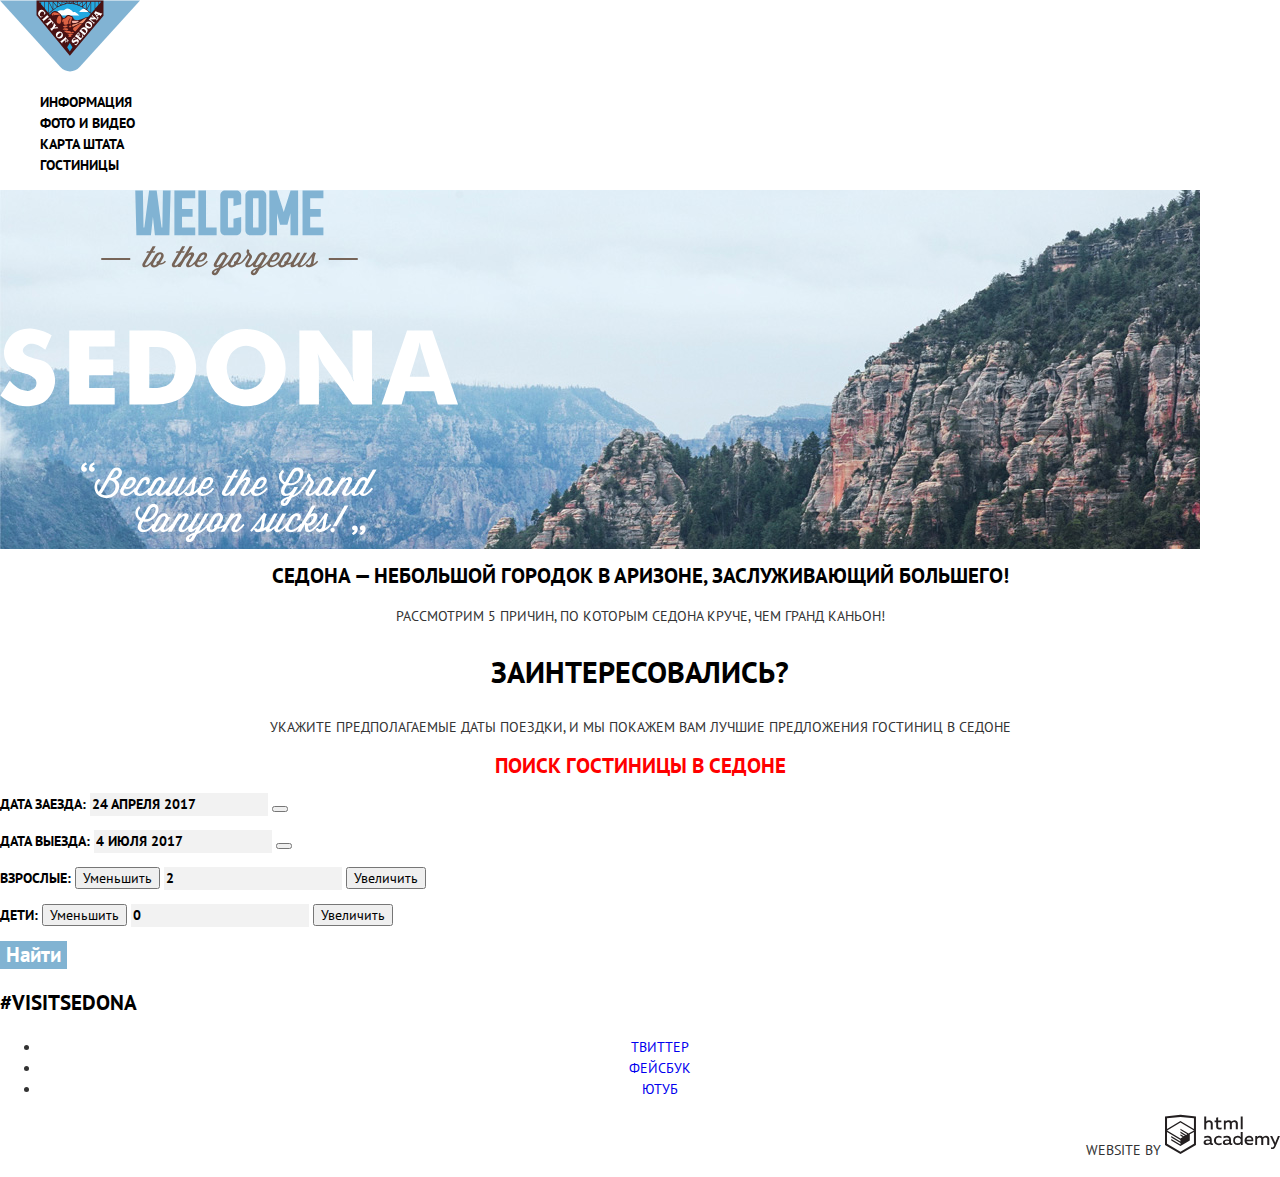
==== index.html @ a54453c0 "базовая стилизация" ====
<!DOCTYPE html>
<html lang="ru">
  <head>
    <meta charset="utf-8">
    <title>Sedona</title>
    <link href="https://fonts.googleapis.com/css?family=PT+Sans:400,700&amp;subset=cyrillic" rel="stylesheet">
  <link rel="stylesheet" href="css/normalize.css">
  <link rel="stylesheet" href="css/style.css">
  </head>
  <body>
    <div class="page-wrapper"> 
      <header class="main-header">
		    <a class="main-header-logo">
			    <img src="img/logo-sedona.svg" width="140" height="72" alt="Логотип «City of Sedona»">
		    </a>
		    <nav class="main-naviagtion">
		      <ul class="site-navigation">
		  	    <li><a href="#">Информация</a></li>
		  	    <li><a href="#">Фото и видео</a></li>
		  	    <li><a href="#">Карта штата</a></li>
		  	    <li><a href="#">Гостиницы</a></li>
		      </ul>
		    </nav>
      </header>
    </div>
	<main>
    <div class="welcome">
      <img src="img/intro-welcome.svg"  width="459" height="353" alt="Welcome to the gorgeous Sedona">
    </div>
		<div class="intro">
      <h1 class="page-title">Седона &mdash; небольшой городок в Аризоне, заслуживающий большего!</h1>
      <p>Рассмотрим 5 причин, по которым Седона круче, чем Гранд Каньон!</p>
    </div>
	    
	  <section class="booking">
	  	<h2 class="booking-title">Заинтересовались?</h2>
	  	<p>Укажите предполагаемые даты поездки, и мы покажем вам лучшие предложения гостиниц в Седоне</p>
      <a class="booking-btn" href="#">Поиск гостиницы в Седоне</a>
	  </section>

    <div class="booking-search"> 
      <form class="booking-form" action="https://echo.htmlacademy.ru" method="post">
        <p class="booking-field">
          <label for="arrival">Дата заезда:</label>
          <input type="text" name="arrival-date" id="arrival" value="24 апреля 2017">
          <button class="calendar" type="button">
          </button>
        </p>
        <p class="booking-field">
          <label for="departure"> Дата выезда:</label>
          <input type="text" name="departure-date" id="departure" value="4 июля 2017">
          <button class="calendar" type="button">
          </button>
        </p>
        <p class="booking-field-half">
          <label for="number-of-adults">Взрослые:</label>
          <button class="reduce" type="button">Уменьшить</button>
          <input type="text" name="number-of-adults" id="number-of-adults" value="2">
          <button class="increase" type="button">Увеличить</button>
        </p>
        <p class="booking-field-half">
          <label for="number-of-kids">Дети:</label>
          <button class="reduce" type="button">Уменьшить</button>
          <input type="text" name="number-of-kids" id="number-of-kids" value="0">
          <button class="increase" type="button">Увеличить</button>
        </p>
        <button class="booking-form-btn" type="button" name="find">Найти</button>      
      </form>
    </div>

	</main>
    <footer class="main-footer">
      <p class="footer-hashtag">#visitsedona</p>
      <div class="footer-social">
  	    <ul class="social-list">
  		  <li><a class="social-link social-link-tw" href="#">Твиттер</a></li>
  		  <li><a class="social-link social-link-fb" href="#">Фейсбук</a></li>
  		  <li><a class="social-link social-link-yt" href="#">Ютуб</a></li>
  		</ul>
      </div>
      <p class="footer-copyright">
      	Website by
      	<a href="https://htmlacademy.ru">
      		<img src="img/logo-htmlacademy.svg"  width="115" height="41" alt="Логотип htmlacademy">
      	</a>
      </p>
    </footer>
  </body>
</html>
---- css/style.css ----
body {
  margin: 0;
  padding: 0;

  font-family: 'PT Sans', 'Arial', sans-serif;
  font-size: 14px;
  line-height: 21px;
  font-weight: 400;
  color: #333333;
  text-transform: uppercase;
}

a {
  text-decoration: none;
}

.site-navigation {
  font-weight: 700;
  color: #000000;
  list-style: none;

  background-color: #ffffff;
}

.site-navigation a {
  color: #000000;
}

.site-navigation a:hover,
.site-navigation a:focus {
  color: #81b3d2;
}

.site-navigation a:active {
  color: rgba(0, 0, 0, 0.3);
}

.welcome {
  background-image: url(../img/welcome-bg.jpg); 
  background-repeat: no-repeat;
}

.intro {
  text-align: center;
}
.page-title {
  font-size: 21px;
  line-height: 26px;
  font-weight: 700;
  color: #000000;
}

.intro p {
  line-height: 26px;
}

.booking {
  text-align: center;
}

.booking-title {
  font-size: 30px;
  line-height: 36px;
  font-weight: 700;
  color: #000000;
}

.booking p {
  line-height: 24px;
}

.booking-btn {
  font-size: 21px;
  line-height: 26px;
  font-weight: 700;
  color: red; /*выделил другим цветом, чтобы надпись была видна, 
               т.к. пока не знаю что делать с фоном, на котором эта надпись*/
}

.booking-search {
  line-height: : 26px;
  font-weight: 700;
  color: #000000;
}

.booking-field input,
.booking-field-half input {
  font: inherit;
  text-transform: uppercase;

  border: none;
  background-color: #f2f2f2;
}

.booking-field input:hover,
.booking-field-half input:hover {
  background-color: #ebebeb;
}

.booking-field input:active,
.booking-field-half input:active {
  background-color: #ffffff;
}

.booking-form-btn {
  font-size: 21px;
  line-height: 26px;
  font-weight: 700;
  color: #ffffff;

  border: none;
  background-color: #81b3d2;
}

.booking-form-btn:hover {
  background-color: #669ec0;
}

.booking-form-btn:active {
  background-color: #5496bd;
}

.footer-hashtag {
  font-size: 21px;
  line-height: 26px;
  font-weight: 700;
  color: #000000;
}

.footer-social {
  text-align: center;
}
.social-list ul {
  list-style: none;
}

.footer-copyright {
  line-height: 26px;
  text-align: right;
}

h3 {
  font-size: 21px;
  line-height: 26px;
  color: #000000;
}

h3:hover {
  color: 81b3d2; /*при наведении ничего не происходит, может нужно в ссылку обернуть?*/
}

.btn {
  font-weight: 700;
  color: #ffffff;

  background-color: #81b3d2; 
}

.btn-dark {
 background-color: #766357;
}

.btn:hover {
  background-color: #669ec0;
}

.btn-dark:hover {
  background-color: #604e43;	
}

.btn:active {
 background-color: #5496bd;
}

.btn-dark:active {
  background-color: #503e33;
}

.catalog-item-rating {
  background-color: #f2f2f2;
}
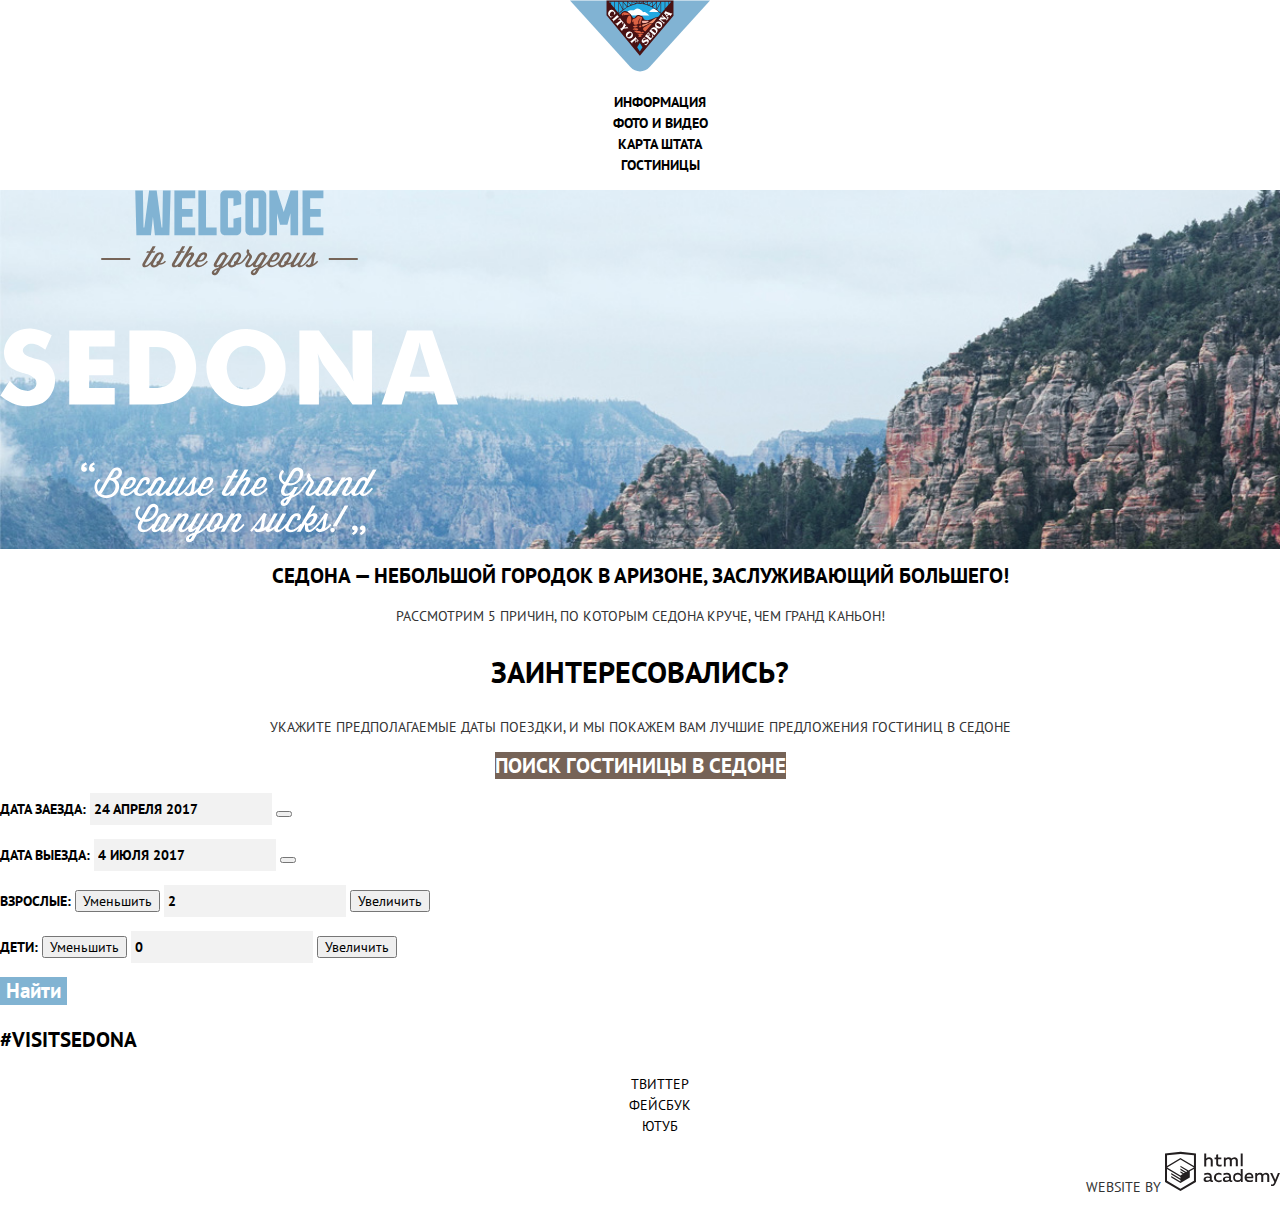
==== commit c38a7856: "13. Основное задание: начинаем базовую стилизацию личного проекта" ====
--- a/index.html
+++ b/index.html
@@ -35,7 +35,7 @@
 	  <section class="booking">
 	  	<h2 class="booking-title">Заинтересовались?</h2>
 	  	<p>Укажите предполагаемые даты поездки, и мы покажем вам лучшие предложения гостиниц в Седоне</p>
-      <a class="booking-btn" href="#">Поиск гостиницы в Седоне</a>
+      <a class=" btn btn-dark booking-btn" href="#">Поиск гостиницы в Седоне</a>
 	  </section>
 
     <div class="booking-search"> 
--- a/css/style.css
+++ b/css/style.css
@@ -14,6 +14,41 @@
   text-decoration: none;
 }
 
+.btn {
+  font-weight: 700;
+  color: #ffffff;
+  background-color: #81b3d2;
+}
+
+.btn:hover,
+.btn:focus {
+  background-color: #669ec0;
+}
+
+.btn:active {
+  background-color: #5496bd;
+}
+
+
+.btn-dark {
+  background-color: #766357;
+}
+
+
+.btn-dark:hover,
+.btn-dark:focus {
+  background-color: #604e43;
+}
+
+.btn-dark:active {
+  background-color: #503e33;
+}
+
+.page-wrapper {
+  text-align: center;
+}
+
+
 .site-navigation {
   font-weight: 700;
   color: #000000;
@@ -25,6 +60,8 @@
 .site-navigation a {
   color: #000000;
 }
+
+
 
 .site-navigation a:hover,
 .site-navigation a:focus {
@@ -37,17 +74,18 @@
 
 .welcome {
   background-image: url(../img/welcome-bg.jpg); 
-  background-repeat: no-repeat;
+  background-size: cover;
+}
+
+.page-title {
+  font-size: 21px;
+  line-height: 26px;
+  font-weight: 700;
+  color: #000000;
 }
 
 .intro {
   text-align: center;
-}
-.page-title {
-  font-size: 21px;
-  line-height: 26px;
-  font-weight: 700;
-  color: #000000;
 }
 
 .intro p {
@@ -72,13 +110,11 @@
 .booking-btn {
   font-size: 21px;
   line-height: 26px;
-  font-weight: 700;
-  color: red; /*выделил другим цветом, чтобы надпись была видна, 
-               т.к. пока не знаю что делать с фоном, на котором эта надпись*/
-}
+}
+
 
 .booking-search {
-  line-height: : 26px;
+  line-height: 26px;
   font-weight: 700;
   color: #000000;
 }
@@ -88,18 +124,22 @@
   font: inherit;
   text-transform: uppercase;
 
-  border: none;
+  border: 2px solid #f2f2f2;
   background-color: #f2f2f2;
 }
 
 .booking-field input:hover,
 .booking-field-half input:hover {
+  border: 2px solid #ebebeb;
   background-color: #ebebeb;
 }
 
-.booking-field input:active,
-.booking-field-half input:active {
+.booking-field input:focus,
+.booking-field-half input:focus {
+  outline: none;
+  border: 2px solid #e5e5e5;
   background-color: #ffffff;
+
 }
 
 .booking-form-btn {
@@ -112,7 +152,8 @@
   background-color: #81b3d2;
 }
 
-.booking-form-btn:hover {
+.booking-form-btn:hover,
+.booking-form-btn:focus{
   background-color: #669ec0;
 }
 
@@ -130,51 +171,40 @@
 .footer-social {
   text-align: center;
 }
-.social-list ul {
+
+.social-link {
+  color: #000000;
+}
+
+.social-list  {
   list-style: none;
 }
 
+
 .footer-copyright {
   line-height: 26px;
   text-align: right;
 }
 
-h3 {
-  font-size: 21px;
-  line-height: 26px;
-  color: #000000;
-}
-
-h3:hover {
-  color: 81b3d2; /*при наведении ничего не происходит, может нужно в ссылку обернуть?*/
-}
-
-.btn {
-  font-weight: 700;
-  color: #ffffff;
-
-  background-color: #81b3d2; 
-}
-
-.btn-dark {
- background-color: #766357;
-}
-
-.btn:hover {
-  background-color: #669ec0;
-}
-
-.btn-dark:hover {
-  background-color: #604e43;	
-}
-
-.btn:active {
- background-color: #5496bd;
-}
-
-.btn-dark:active {
-  background-color: #503e33;
-}
+.copyright:hover {
+  color: #81b3d2;
+}
+
+.catalog-item-title {
+  font-size: 21px;
+  line-height: 26px;
+  color: #000000;
+}
+
+.catalog-item-title:hover,
+.catalog-item-title:focus {
+  color: #81b3d2; 
+}
+
+.catalog-item-title:active {
+  color: rgba(0, 0, 0, 0.3);
+}
+
 
 .catalog-item-rating {
   background-color: #f2f2f2;
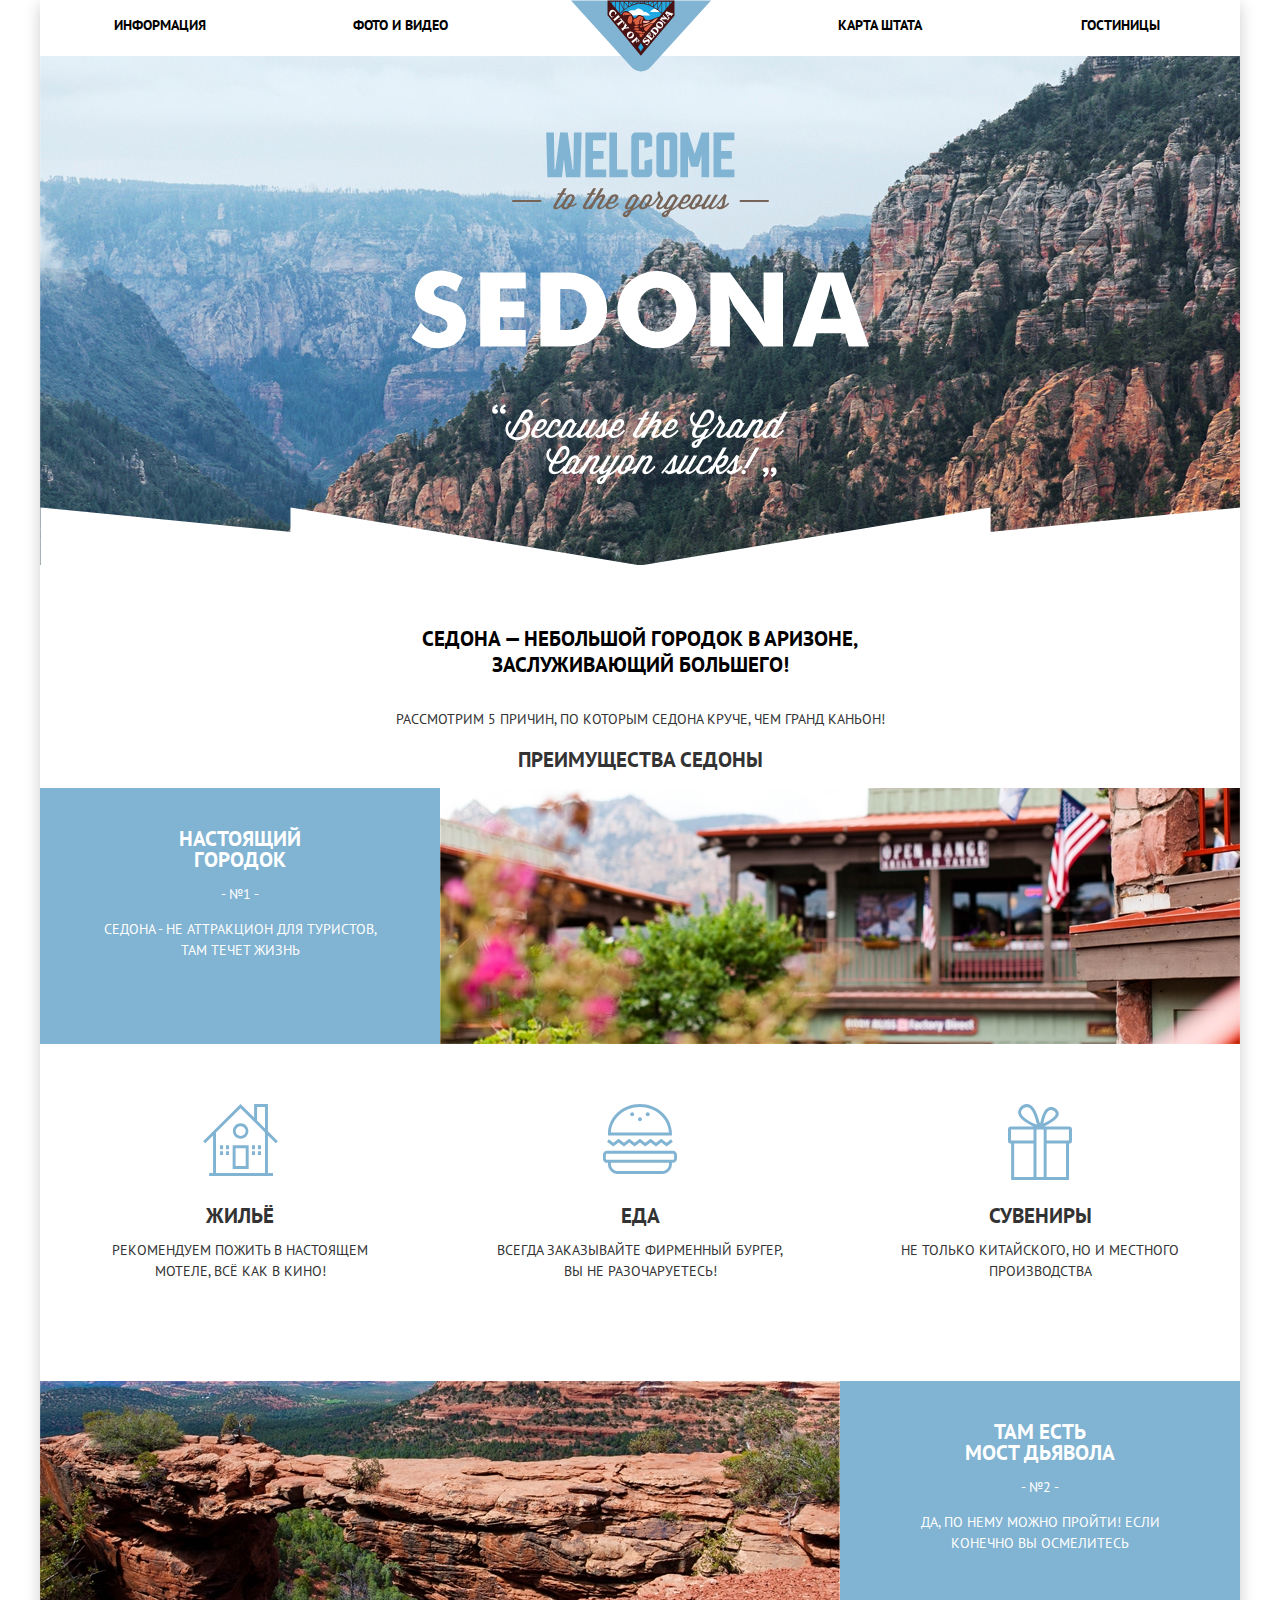
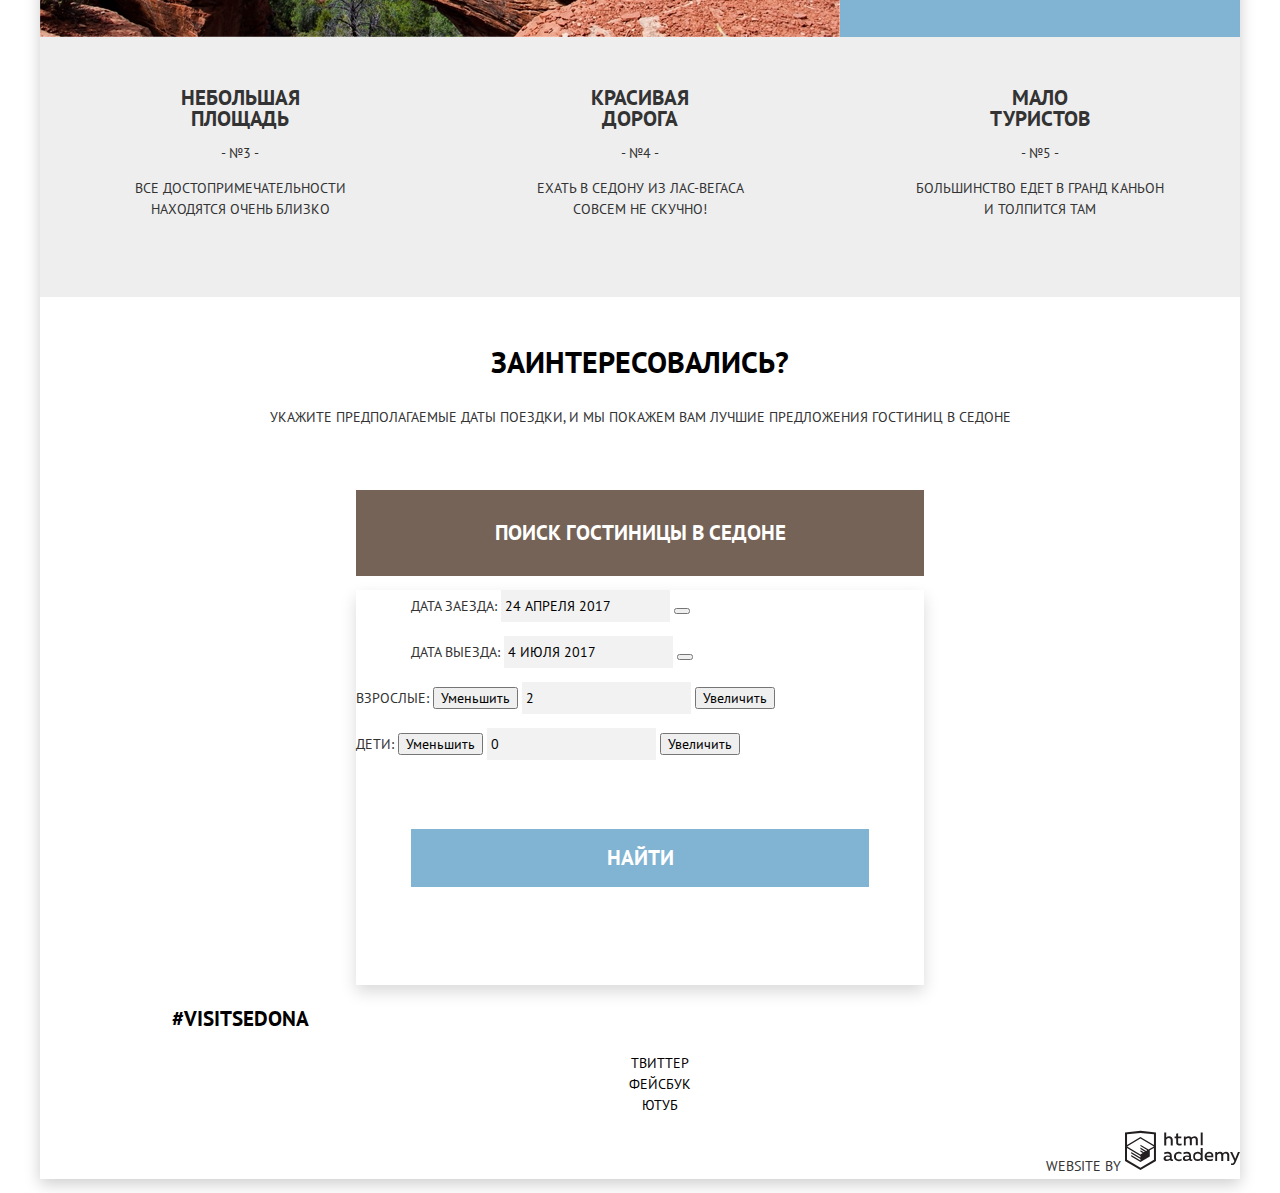
==== commit 168b3ccf: "первая отправка на предзащиту" ====
--- a/index.html
+++ b/index.html
@@ -18,11 +18,11 @@
 		  	    <li><a href="#">Информация</a></li>
 		  	    <li><a href="#">Фото и видео</a></li>
 		  	    <li><a href="#">Карта штата</a></li>
-		  	    <li><a href="#">Гостиницы</a></li>
+		  	    <li><a href="catalog.html">Гостиницы</a></li>
 		      </ul>
 		    </nav>
       </header>
-    </div>
+
 	<main>
     <div class="welcome">
       <img src="img/intro-welcome.svg"  width="459" height="353" alt="Welcome to the gorgeous Sedona">
@@ -31,11 +31,67 @@
       <h1 class="page-title">Седона &mdash; небольшой городок в Аризоне, заслуживающий большего!</h1>
       <p>Рассмотрим 5 причин, по которым Седона круче, чем Гранд Каньон!</p>
     </div>
+
+    <section class="features">
+       <h2 class="visually-hidden">Преимущества Седоны</h2>
+       <ul class="features-list">
+          <li class="features-item-big">
+          <div class="features-item-description">
+             <h3>Настоящий<br> городок</h3>
+             <p class="features-item-number">- №1 -</p>
+             <p>Седона - не аттракцион для туристов, там течет жизнь</p>
+          </div>
+          <div class="features-item-img">
+             <img src="img/features1.jpg" width="800" height="256" alt="Фото города">
+          </div>
+        <ul class="secondary-list">
+          <li class="secondary-list-item">
+            <h4>Жильё</h4>
+            <p>Рекомендуем пожить в настоящем мотеле, всё как в кино!</p>
+          </li>
+          <li class="secondary-list-item">
+            <h4>Еда</h4>
+            <p>Всегда заказывайте фирменный бургер, вы не разочаруетесь!</p>
+          </li>
+          <li class="secondary-list-item">
+            <h4>Сувениры</h4>
+            <p>Не только китайского, но и местного производства</p>
+          </li>
+        </ul>
+          </li>
+          <li class="features-item-big">
+          <div class="features-item-img">
+            <img src="img/features2.jpg" width="800". height="256" alt="Фото города">
+          </div>
+          <div class="features-item-description">
+            <h3>Там есть<br> мост Дьявола</h3>
+            <p class="features-item-number">- №2 -</p>
+            <p>Да, по нему можно пройти! Если конечно вы осмелитесь</p>
+          </div>
+          </li>
+          <li class="features-item-small">
+            <h3>Небольшая<br> площадь</h3>
+            <p class="features-item-number">- №3 -</p>
+            <p>Все достопримечательности находятся очень близко</p>
+          </li>
+          <li class="features-item-small">
+            <h3>Красивая<br> дорога</h3>
+            <p class="features-item-number">- №4 -</p>
+            <p>Ехать в Седону из Лас-Вегаса совсем не скучно!</p>
+          </li>
+          <li class="features-item-small">
+            <h3>Мало<br> туристов</h3>
+            <p class="features-item-number">- №5 -</p>
+            <p>Большинство едет в Гранд Каньон и толпится там</p>
+          </li>
+        </ul>
+    </section>
+
 	    
 	  <section class="booking">
 	  	<h2 class="booking-title">Заинтересовались?</h2>
 	  	<p>Укажите предполагаемые даты поездки, и мы покажем вам лучшие предложения гостиниц в Седоне</p>
-      <a class=" btn btn-dark booking-btn" href="#">Поиск гостиницы в Седоне</a>
+      <button class=" btn btn-dark booking-btn">Поиск гостиницы в Седоне</button>
 	  </section>
 
     <div class="booking-search"> 
@@ -73,7 +129,7 @@
       <p class="footer-hashtag">#visitsedona</p>
       <div class="footer-social">
   	    <ul class="social-list">
-  		  <li><a class="social-link social-link-tw" href="#">Твиттер</a></li>
+  		  <li><a class="social-link social-link-tw" href="#">Твиттер</a></li> 
   		  <li><a class="social-link social-link-fb" href="#">Фейсбук</a></li>
   		  <li><a class="social-link social-link-yt" href="#">Ютуб</a></li>
   		</ul>
@@ -85,5 +141,6 @@
       	</a>
       </p>
     </footer>
+   </div>
   </body>
 </html>
--- a/css/style.css
+++ b/css/style.css
@@ -10,6 +10,7 @@
   text-transform: uppercase;
 }
 
+
 a {
   text-decoration: none;
 }
@@ -29,11 +30,9 @@
   background-color: #5496bd;
 }
 
-
 .btn-dark {
   background-color: #766357;
 }
-
 
 .btn-dark:hover,
 .btn-dark:focus {
@@ -45,11 +44,29 @@
 }
 
 .page-wrapper {
-  text-align: center;
-}
-
+  /*text-align: center;*/
+  position: relative;
+  width: 1200px;
+  margin: 0 auto;
+  box-shadow: 0 5px 15px 0 rgba(0, 1, 1, 0.2);
+}
+
+.main-header-logo {
+  position: absolute;
+  left: 50%;
+  margin-left: -69px;
+}
+
+/*.main-navigation {
+  position: relative;
+}*/
 
 .site-navigation {
+  margin: 0;
+  padding-left: 0;
+  display: flex;
+  flex-wrap: wrap;
+
   font-weight: 700;
   color: #000000;
   list-style: none;
@@ -57,11 +74,20 @@
   background-color: #ffffff;
 }
 
+.site-navigation li {
+  width: 240px;
+  padding-top: 15px;
+  padding-bottom: 20px;
+  text-align: center;
+}
+
+.site-navigation li:nth-child(3) {
+  margin: 0 0 0 auto;
+}
+
 .site-navigation a {
   color: #000000;
 }
-
-
 
 .site-navigation a:hover,
 .site-navigation a:focus {
@@ -73,30 +99,161 @@
 }
 
 .welcome {
-  background-image: url(../img/welcome-bg.jpg); 
-  background-size: cover;
+  margin: 0;
+  background-image: url("../img/picture-mask.png"), url(../img/welcome-bg.jpg); 
+  background-repeat: no-repeat;
+  background-position: 0 451px, 0 -56px;
+  padding-top: 76px;
+  min-height: 433px;
+  text-align: center;
+}
+
+.intro {
+  text-align: center;
+}
+
+.intro p {
+  margin: 0;
+  margin-top: 28px;
+  line-height: 26px;
 }
 
 .page-title {
-  font-size: 21px;
-  line-height: 26px;
-  font-weight: 700;
-  color: #000000;
-}
-
-.intro {
-  text-align: center;
-}
-
-.intro p {
-  line-height: 26px;
-}
+  width: 440px;
+  margin: 0 auto;
+  text-align: center;
+  padding-top: 61px;
+
+  font-size: 21px;
+  line-height: 26px;
+  font-weight: 700;
+  color: #000000;
+}
+
+.features {
+  margin: 0;
+  text-align: center;
+}
+
+.features p {
+  font-weight: 400;
+  color: #333333;
+}
+
+.features-item-big {
+  display: flex;
+  flex-wrap: wrap;
+  min-height: 256px;
+}
+
+.features-item-description {
+  box-sizing: border-box;
+  padding: 40px 60px 59px;
+  width: 400px;
+  background-color: #81b3d2;
+}
+
+.features-item-description h3 {
+  font-size: 21px;
+  line-height: 21px;
+  font-weight: 700;
+  color: #ffffff;
+  margin: 0;
+}
+
+.features-item-description p {
+  font-size: 14px;
+  line-height: 21px;
+  font-weight: 400;
+  color: #ffffff;
+}
+
+.features-item-img {
+  width: 800px;
+}
+
+.features-item-img img {
+  display: block;
+}
+
+.features-item-small {
+  box-sizing: border-box;
+  padding: 50px 71px 63px;
+  width: 400px;
+  background-color: #eeeeee;
+}
+
+.features-item-small h3 {
+  font-size: 21px;
+  line-height: 21px;
+  font-weight: 700;
+  margin: 0;
+}
+
+.features-list {
+  display: flex;
+  flex-wrap: wrap;
+  list-style: none;
+  padding-left: 0;
+  margin: 0;
+}
+
+.features-secondary-list {
+  padding: 0;
+  list-style: none;
+  display: flex;
+}
+
+.secondary-list {
+  display: flex;
+    flex-wrap: wrap;
+    margin: 0;
+    padding-left: 0;
+    list-style: none;
+    background-color: #ffffff;
+}
+
+.secondary-list-item {
+  box-sizing: border-box;
+    padding: 161px 55px 85px;
+    width: 400px;
+}
+
+.secondary-list-item h4 {
+  font-size: 21px;
+  line-height: 21px;
+  font-weight: 700;
+  margin: 0;
+}
+
+.secondary-list li:first-child {
+  background-image: url("../img/house-symbol.svg");
+  background-repeat: no-repeat;
+  background-position: 50% 60px;
+}
+
+.secondary-list li:nth-child(2) {
+  background-image: url("../img/burger-symbol.svg");
+  background-repeat: no-repeat;
+  background-position: 50% 60px;
+}
+
+.secondary-list li:last-child {
+  background-image: url("../img/gift-symbol.svg");
+  background-repeat: no-repeat;
+  background-position: 50% 60px;
+}
+
+
+
 
 .booking {
   text-align: center;
 }
 
 .booking-title {
+  margin-top: 47px;
+
   font-size: 30px;
   line-height: 36px;
   font-weight: 700;
@@ -108,16 +265,35 @@
 }
 
 .booking-btn {
-  font-size: 21px;
-  line-height: 26px;
+  margin: 0;
+  margin-top: 47px;
+  width: 568px;
+  height: 86px;
+
+  font-size: 21px;
+  line-height: 26px;
+  text-transform: uppercase;
+
+  border: none;
 }
 
 
 .booking-search {
-  line-height: 26px;
-  font-weight: 700;
-  color: #000000;
-}
+  margin: 0 auto;
+  width: 568px;
+  height: 395px;
+  position: relative;
+
+  background-color: #ffffff;
+  line-height: 26px;
+  box-shadow: 0 7px 15px 0 rgba(0, 1, 1, 0.15); 
+}
+
+.booking-field label {
+ padding-left: 55px;
+}
+
+
 
 .booking-field input,
 .booking-field-half input {
@@ -143,17 +319,23 @@
 }
 
 .booking-form-btn {
+  width: 458px;
+  height: 58px;
+  margin-left: 55px;
+  margin-top: 55px;
+
   font-size: 21px;
   line-height: 26px;
   font-weight: 700;
   color: #ffffff;
+  text-transform: uppercase;
 
   border: none;
   background-color: #81b3d2;
 }
 
 .booking-form-btn:hover,
-.booking-form-btn:focus{
+.booking-form-btn:focus {
   background-color: #669ec0;
 }
 
@@ -162,6 +344,9 @@
 }
 
 .footer-hashtag {
+  width: 400px;
+  text-align: center;
+
   font-size: 21px;
   line-height: 26px;
   font-weight: 700;
@@ -182,14 +367,67 @@
 
 
 .footer-copyright {
+
   line-height: 26px;
   text-align: right;
 }
 
-.copyright:hover {
-  color: #81b3d2;
-}
-
+
+.hotel-filter-group input[type="checkbox"]:checked,
+.hotel-filter-group input[type="checkbox"]:not(:checked) {
+    position: absolute;
+    left: -9999px;
+}
+
+.hotel-filter-group input[type="checkbox"]:checked + label,
+.hotel-filter-group input[type="checkbox"]:not(:checked) + label,
+.hotel-filter-group input[type="radio"]:checked + label,
+.hotel-filter-group input[type="radio"]:not(:checked) + label {
+
+    position: relative;
+    padding-left: 53px;
+    padding-top: 2px;
+    line-height: 20px;
+    cursor: pointer;
+    margin-bottom: 26px;
+}
+
+.hotel-filter-group input[type="checkbox"]:checked + label:before,
+.hotel-filter-group input[type="checkbox"]:not(:checked) + label:before {
+    content: "";
+    position: absolute;
+    left: 14px;
+    top: 3px;
+    width: 25px;
+    height: 25px;
+    background: url(../img/checkbox-off.svg) no-repeat;
+
+}
+
+.hotel-filter-group input[type="checkbox"]:checked + label:after,
+.hotel-filter-group input[type="checkbox"]:not(:checked) + label:after {
+    content: "";
+    position: absolute;
+    left: 14px;
+    top: 3px;
+    width: 25px;
+    height: 25px;
+    background: url(../img/checkbox-on.svg) no-repeat;
+}
+
+.hotel-filter-group input[type="checkbox"]:not(:checked) + label:after {
+    opacity: 0;
+}
+
+.hotel-filter-group input[type="checkbox"]:checked + label:after {
+    opacity: 1;
+}
+
+/****/
+.hotel-filter-group label {
+    display: block;
+    position: relative;
+}
 .catalog-item-title {
   font-size: 21px;
   line-height: 26px;
@@ -208,4 +446,24 @@
 
 .catalog-item-rating {
   background-color: #f2f2f2;
-}+}
+
+
+/*сетка
+.site-navigation {
+  display:flex;
+  margin: 0;
+  padding: 0;
+}
+
+.site-navigation li {
+  width: 20%;
+}
+
+.site-navigation li:nth-child(2) {
+  margin-right: 20%;
+}*/
+
+
+
+
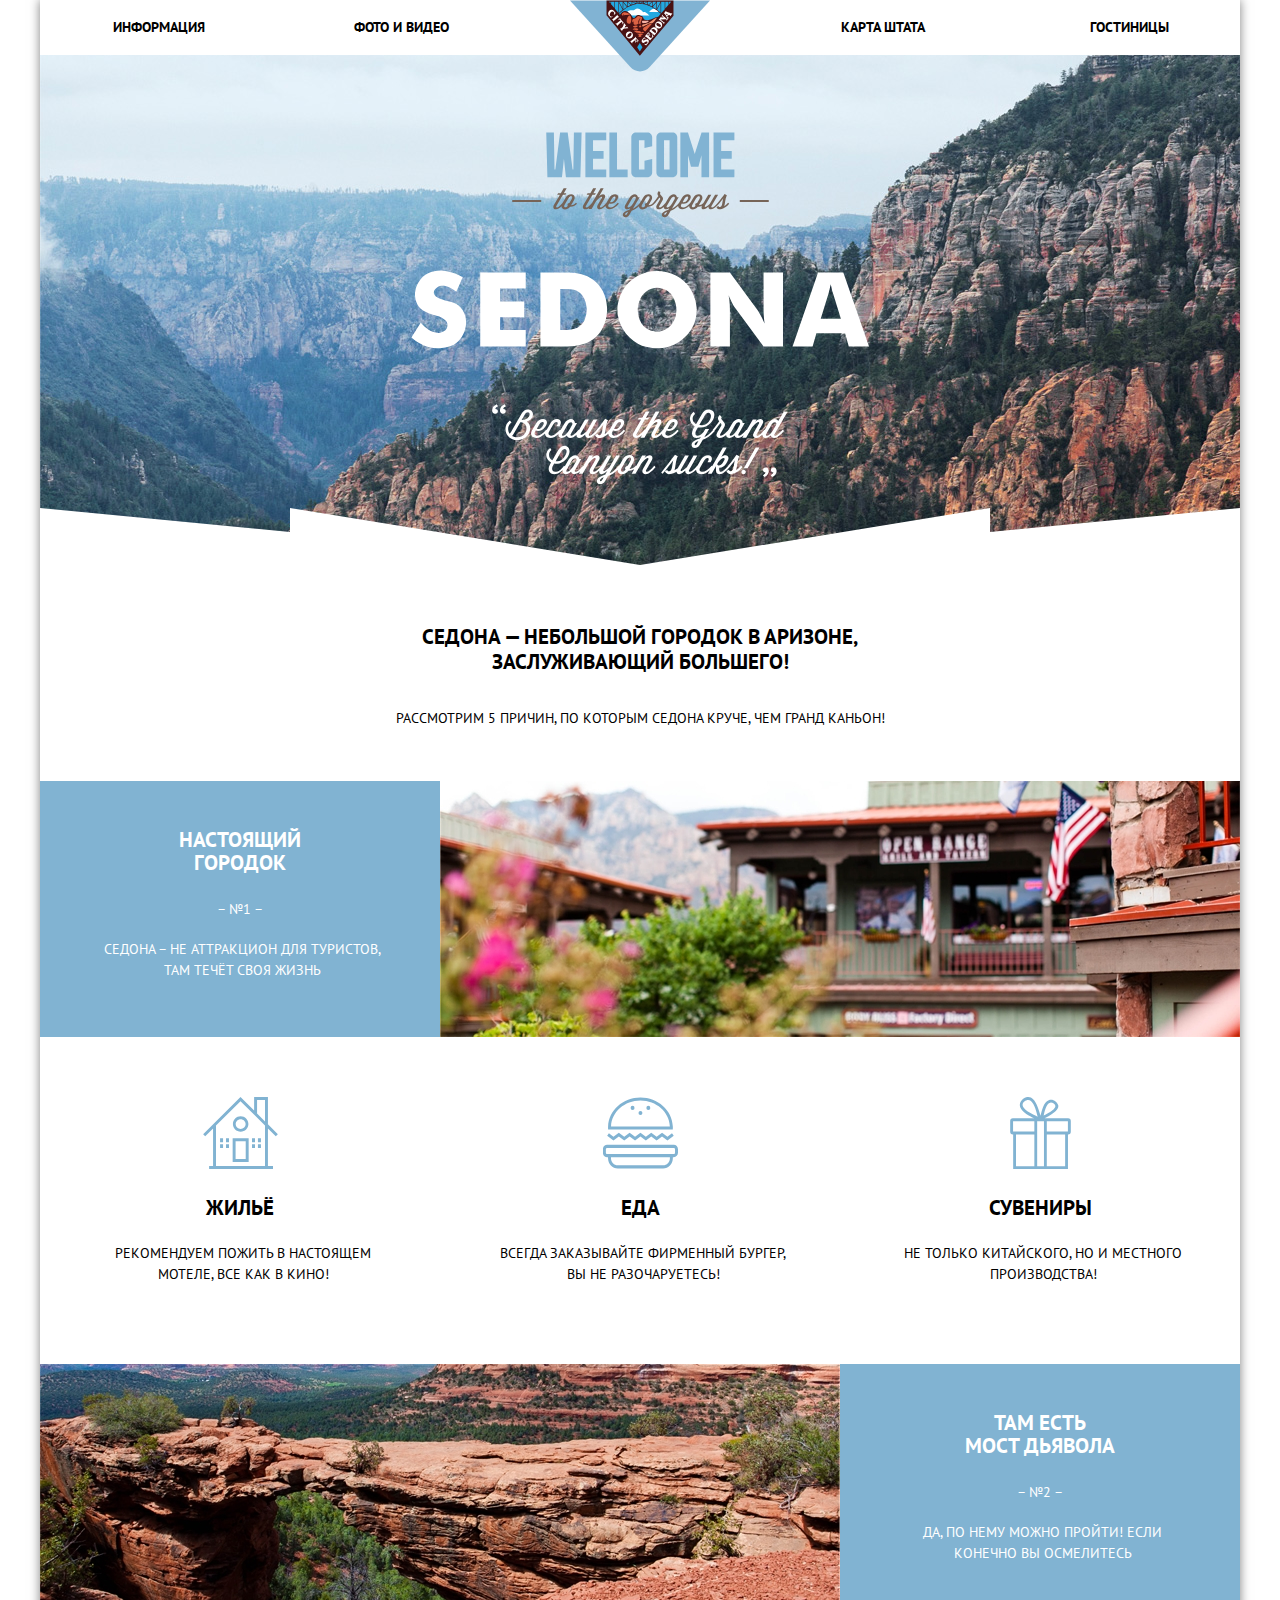
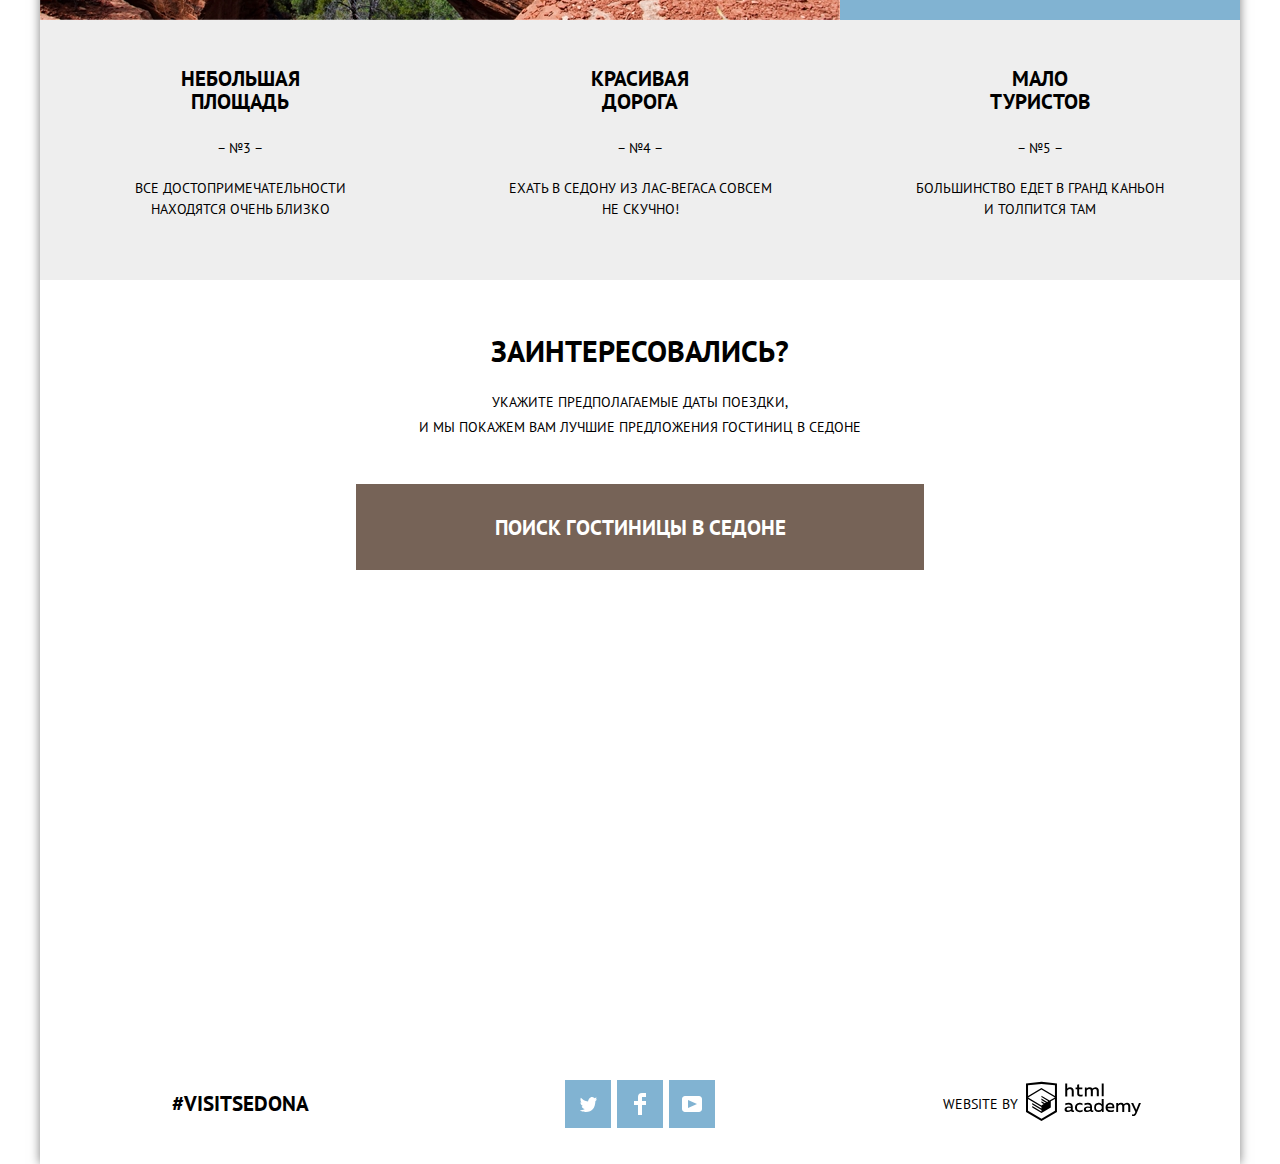
==== commit f3cdd2ab: "Первая отправка на защиту" ====
--- a/index.html
+++ b/index.html
@@ -1,146 +1,180 @@
 <!DOCTYPE html>
 <html lang="ru">
-  <head>
-    <meta charset="utf-8">
-    <title>Sedona</title>
-    <link href="https://fonts.googleapis.com/css?family=PT+Sans:400,700&amp;subset=cyrillic" rel="stylesheet">
-  <link rel="stylesheet" href="css/normalize.css">
-  <link rel="stylesheet" href="css/style.css">
-  </head>
-  <body>
-    <div class="page-wrapper"> 
-      <header class="main-header">
-		    <a class="main-header-logo">
-			    <img src="img/logo-sedona.svg" width="140" height="72" alt="Логотип «City of Sedona»">
-		    </a>
-		    <nav class="main-naviagtion">
-		      <ul class="site-navigation">
-		  	    <li><a href="#">Информация</a></li>
-		  	    <li><a href="#">Фото и видео</a></li>
-		  	    <li><a href="#">Карта штата</a></li>
-		  	    <li><a href="catalog.html">Гостиницы</a></li>
-		      </ul>
-		    </nav>
-      </header>
+	<head>
+        <meta charset="utf-8">
+        <title>Sedona</title>
+        <link href="https://fonts.googleapis.com/css?family=PT+Sans:400,700&amp;subset=cyrillic" rel="stylesheet">
+        <link rel="stylesheet" href="css/normalize.css">
+        <link rel="stylesheet" href="css/style.css">
+    </head>
+    <body>
+        <div class="page-wrapper">
+            <header>
+                <nav class="main-navigation">
+                    <a class="main-header-logo">
+                        <img src="img/logo-sedona.svg" width="140" height="72" alt="Логотип «City of Sedona»">
+                    </a>
+                    <ul class="site-navigation">
+                        <li class="site-navigation-item"><a href="#">Информация</a></li>
+                        <li class="site-navigation-item"><a href="#">Фото и видео</a></li>
+                        <li class="site-navigation-item"><a href="#">Карта штата</a></li>
+                        <li class="site-navigation-item hotels"><a href="catalog.html">Гостиницы</a></li>
+                    </ul>
+                </nav>
+            </header>
+            <div class="welcome">
+                <img src="img/intro-welcome.svg"  width="459" height="353" alt="Welcome to the gorgeous Sedona">
+            </div>
+            <div class="introduction">
+                <h1 class="introduction-title">Седона &mdash; небольшой городок в Аризоне, заслуживающий большего!</h1>
+                <p>Рассмотрим 5 причин, по которым Седона круче, чем Гранд Каньон!</p>
+            </div>
 
-	<main>
-    <div class="welcome">
-      <img src="img/intro-welcome.svg"  width="459" height="353" alt="Welcome to the gorgeous Sedona">
-    </div>
-		<div class="intro">
-      <h1 class="page-title">Седона &mdash; небольшой городок в Аризоне, заслуживающий большего!</h1>
-      <p>Рассмотрим 5 причин, по которым Седона круче, чем Гранд Каньон!</p>
-    </div>
+            <section class="features">
+                <ul class="features-list">
+                   <li class="features-item features-item-full">
+                      <div class="features-description">
+                          <h2 class="features-title">Настоящий городок</h2>
+                          <p>Cедона &ndash; не аттракцион для туристов, там течёт своя жизнь</p>
+                      </div>
+                      <div class="features-image">
+                          <img src="img/features1.jpg" width="800" height="256" alt="Фото города">
+                      </div>
+                    </li>
+                    <li class="features-item features-item-full">
+                        <div class="features-image">
+                            <img src="img/features2.jpg" width="800" height="256" alt="Фото моста">
+                        </div>
+                        <div class="features-description">
+                            <h2 class="features-title">Там есть мост&nbsp;дьявола</h2>
+                            <p>Да, по нему можно пройти! Если конечно вы осмелитесь</p>
+                        </div>
+                    </li>
+                    <li class="features-item gray-background">
+                        <h2 class="features-title">Небольшая площадь</h2>
+                        <p>Все достопримечательности находятся очень близко</p>
+                    </li> 
+                    <li class="features-item gray-background">
+                        <h2 class="features-title">Красивая дорога</h2>
+                        <p>Ехать в седону из лас-вегаса совсем не скучно!</p>
+                    </li>
+                    <li class="features-item gray-background">
+                        <h2 class="features-title">Мало туристов</h2>
+                        <p>Большинство едет в гранд каньон и&nbsp;толпится там</p>
+                    </li>
+                    <li>
+                        <ul class="features-sublist">
+                            <li class="features-item white-background ">
+                                <h2 class=" features-food">Еда</h2>
+                                <p>Всегда заказывайте фирменный бургер, вы не разочаруетесь!</p>
+                            </li>
+                            <li class="features-item white-background  ">
+                                <h2 class="features-gift">Сувениры</h2>
+                                <p>Не только китайского, но и местного производства!</p>
+                            </li>
+                            <li class="features-item  white-background ">
+                                <h2 class="features-hotel">Жильё</h2>
+                                <p>Рекомендуем пожить в настоящем мотеле, все как в кино!</p>
+                            </li>
+                        </ul>
+                    </li>
+                </ul>
+            </section>
 
-    <section class="features">
-       <h2 class="visually-hidden">Преимущества Седоны</h2>
-       <ul class="features-list">
-          <li class="features-item-big">
-          <div class="features-item-description">
-             <h3>Настоящий<br> городок</h3>
-             <p class="features-item-number">- №1 -</p>
-             <p>Седона - не аттракцион для туристов, там течет жизнь</p>
-          </div>
-          <div class="features-item-img">
-             <img src="img/features1.jpg" width="800" height="256" alt="Фото города">
-          </div>
-        <ul class="secondary-list">
-          <li class="secondary-list-item">
-            <h4>Жильё</h4>
-            <p>Рекомендуем пожить в настоящем мотеле, всё как в кино!</p>
-          </li>
-          <li class="secondary-list-item">
-            <h4>Еда</h4>
-            <p>Всегда заказывайте фирменный бургер, вы не разочаруетесь!</p>
-          </li>
-          <li class="secondary-list-item">
-            <h4>Сувениры</h4>
-            <p>Не только китайского, но и местного производства</p>
-          </li>
-        </ul>
-          </li>
-          <li class="features-item-big">
-          <div class="features-item-img">
-            <img src="img/features2.jpg" width="800". height="256" alt="Фото города">
-          </div>
-          <div class="features-item-description">
-            <h3>Там есть<br> мост Дьявола</h3>
-            <p class="features-item-number">- №2 -</p>
-            <p>Да, по нему можно пройти! Если конечно вы осмелитесь</p>
-          </div>
-          </li>
-          <li class="features-item-small">
-            <h3>Небольшая<br> площадь</h3>
-            <p class="features-item-number">- №3 -</p>
-            <p>Все достопримечательности находятся очень близко</p>
-          </li>
-          <li class="features-item-small">
-            <h3>Красивая<br> дорога</h3>
-            <p class="features-item-number">- №4 -</p>
-            <p>Ехать в Седону из Лас-Вегаса совсем не скучно!</p>
-          </li>
-          <li class="features-item-small">
-            <h3>Мало<br> туристов</h3>
-            <p class="features-item-number">- №5 -</p>
-            <p>Большинство едет в Гранд Каньон и толпится там</p>
-          </li>
-        </ul>
-    </section>
+      <div class="booking">
+		<h2 class="booking-title">Заинтересовались?</h2>
+        <p class="booking-text">Укажите предполагаемые даты поездки,<br> и мы покажем вам лучшие предложения гостиниц в Седоне</p>
+        <a class="booking-btn" href="#">Поиск гостиницы в Седоне</a>
+      </div>
 
-	    
-	  <section class="booking">
-	  	<h2 class="booking-title">Заинтересовались?</h2>
-	  	<p>Укажите предполагаемые даты поездки, и мы покажем вам лучшие предложения гостиниц в Седоне</p>
-      <button class=" btn btn-dark booking-btn">Поиск гостиницы в Седоне</button>
-	  </section>
-
-    <div class="booking-search"> 
-      <form class="booking-form" action="https://echo.htmlacademy.ru" method="post">
-        <p class="booking-field">
-          <label for="arrival">Дата заезда:</label>
-          <input type="text" name="arrival-date" id="arrival" value="24 апреля 2017">
-          <button class="calendar" type="button">
+      <footer class="index-footer">
+        <form class="booking-form booking-form-on" action="https://echo.htmlacademy.ru" method="post">
+          <p class="booking-field">
+            <label for="arrival">Дата заезда:</label>
+            <input type="text" name="arrival-date" id="arrival" value="24 апреля 2017">
+            <button type="button" class="calendar">
+              <svg xmlns="http://www.w3.org/2000/svg" width="21" height="22" viewBox="0 0 21 22">
+              <path d="M19.251 2.025h-2.845V.648c0-.381-.294-.689-.656-.689-.363 0-.656.308-.656.689v1.377h-3.938V.648c0-.381-.294-.689-.655-.689-.363 0-.657.308-.657.689v1.377H5.906V.648c0-.381-.294-.689-.656-.689-.363 0-.657.308-.657.689v1.377H1.75C.784 2.025 0 2.847 0 3.862v16.302C0 21.179.784 22 1.75 22h17.501c.966 0 1.749-.821 1.749-1.836V3.862c0-1.015-.783-1.837-1.749-1.837zm.437 18.139a.448.448 0 0 1-.437.459H1.75a.45.45 0 0 1-.438-.459V3.862a.45.45 0 0 1 .438-.459h2.844v1.378c0 .381.294.689.657.689.362 0 .656-.308.656-.689V3.403h3.938v1.378c0 .381.294.689.657.689.361 0 .655-.308.655-.689V3.403h3.938v1.378c0 .381.293.689.656.689.362 0 .656-.308.656-.689V3.403h2.845c.241 0 .437.206.437.459v16.302z" />
+              <path d="M4.594 8.225h2.625v2.066H4.594zM4.594 11.668h2.625v2.067H4.594zM4.594 15.112h2.625v2.066H4.594zM9.188 15.112h2.625v2.066H9.188zM9.188 11.668h2.625v2.067H9.188zM9.188 8.225h2.625v2.066H9.188zM13.781 15.112h2.625v2.066h-2.625zM13.781 11.668h2.625v2.067h-2.625zM13.781 8.225h2.625v2.066h-2.625z" />
+              </svg>
+            </button>
+          </p>
+          <p class="booking-field">
+            <label for="departure"> Дата выезда:</label>
+            <input type="text" name="departure-date" id="departure" value="4 июля 2017">
+            <button type="button" class="calendar">
+              <svg xmlns="http://www.w3.org/2000/svg" width="21" height="22" viewBox="0 0 21 22">
+              <path d="M19.251 2.025h-2.845V.648c0-.381-.294-.689-.656-.689-.363 0-.656.308-.656.689v1.377h-3.938V.648c0-.381-.294-.689-.655-.689-.363 0-.657.308-.657.689v1.377H5.906V.648c0-.381-.294-.689-.656-.689-.363 0-.657.308-.657.689v1.377H1.75C.784 2.025 0 2.847 0 3.862v16.302C0 21.179.784 22 1.75 22h17.501c.966 0 1.749-.821 1.749-1.836V3.862c0-1.015-.783-1.837-1.749-1.837zm.437 18.139a.448.448 0 0 1-.437.459H1.75a.45.45 0 0 1-.438-.459V3.862a.45.45 0 0 1 .438-.459h2.844v1.378c0 .381.294.689.657.689.362 0 .656-.308.656-.689V3.403h3.938v1.378c0 .381.294.689.657.689.361 0 .655-.308.655-.689V3.403h3.938v1.378c0 .381.293.689.656.689.362 0 .656-.308.656-.689V3.403h2.845c.241 0 .437.206.437.459v16.302z" />
+              <path d="M4.594 8.225h2.625v2.066H4.594zM4.594 11.668h2.625v2.067H4.594zM4.594 15.112h2.625v2.066H4.594zM9.188 15.112h2.625v2.066H9.188zM9.188 11.668h2.625v2.067H9.188zM9.188 8.225h2.625v2.066H9.188zM13.781 15.112h2.625v2.066h-2.625zM13.781 11.668h2.625v2.067h-2.625zM13.781 8.225h2.625v2.066h-2.625z" />
+              </svg>
+            </button>
+        </p>
+        <p class="booking-field-half">
+          <label class="number-of-adults" for="number-of-adults">Взрослые:</label>
+          <button type="button" class="reduce">
+            <svg xmlns="http://www.w3.org/2000/svg" width="12" height="15" viewBox="0 0 24 24">
+            <path d="M0 10h24v4h-24z" /></svg>
           </button>
-        </p>
-        <p class="booking-field">
-          <label for="departure"> Дата выезда:</label>
-          <input type="text" name="departure-date" id="departure" value="4 июля 2017">
-          <button class="calendar" type="button">
+          <input type="text" name="number-of-adults" id="number-of-adults" value="2">
+          <button type="button" class="increase" >
+            <svg xmlns="http://www.w3.org/2000/svg" width="12" height="15" viewBox="0 0 24 24">
+            <path d="M24 10h-10v-10h-4v10h-10v4h10v10h4v-10h10z" /></svg>
           </button>
         </p>
         <p class="booking-field-half">
-          <label for="number-of-adults">Взрослые:</label>
-          <button class="reduce" type="button">Уменьшить</button>
-          <input type="text" name="number-of-adults" id="number-of-adults" value="2">
-          <button class="increase" type="button">Увеличить</button>
+          <label class="number-of-kids" for="number-of-kids">Дети:</label>
+          <button type="button" class="reduce">
+            <svg xmlns="http://www.w3.org/2000/svg" width="12" height="15" viewBox="0 0 24 24">
+            <path d="M0 10h24v4h-24z" /></svg>
+          </button>
+          <input type="text" name="number-of-kids" id="number-of-kids" value="0">
+          <button type="button" class="increase">
+            <svg xmlns="http://www.w3.org/2000/svg" width="12" height="15" viewBox="0 0 24 24">
+            <path d="M24 10h-10v-10h-4v10h-10v4h10v10h4v-10h10z" /></svg>
+          </button>
         </p>
-        <p class="booking-field-half">
-          <label for="number-of-kids">Дети:</label>
-          <button class="reduce" type="button">Уменьшить</button>
-          <input type="text" name="number-of-kids" id="number-of-kids" value="0">
-          <button class="increase" type="button">Увеличить</button>
-        </p>
-        <button class="booking-form-btn" type="button" name="find">Найти</button>      
-      </form>
-    </div>
-
-	</main>
-    <footer class="main-footer">
-      <p class="footer-hashtag">#visitsedona</p>
-      <div class="footer-social">
-  	    <ul class="social-list">
-  		  <li><a class="social-link social-link-tw" href="#">Твиттер</a></li> 
-  		  <li><a class="social-link social-link-fb" href="#">Фейсбук</a></li>
-  		  <li><a class="social-link social-link-yt" href="#">Ютуб</a></li>
-  		</ul>
-      </div>
-      <p class="footer-copyright">
-      	Website by
-      	<a href="https://htmlacademy.ru">
-      		<img src="img/logo-htmlacademy.svg"  width="115" height="41" alt="Логотип htmlacademy">
-      	</a>
-      </p>
-    </footer>
-   </div>
-  </body>
+        <button class="booking-form-btn" type="submit">Найти</button>
+        </form>
+        <div class="map">
+		  <iframe src="https://yandex.ru/map-widget/v1/?um=constructor%3A4668cfeef0aa839c598023438bc14de0dbd8a70b3663333c1cbaf90c56c70a13&amp;source=constructor"></iframe>
+          <img src="img/map.jpg" width="1200" height="594" alt="Седона, штат Аризона, США">   
+        </div>
+        <div class="footer-wrapper">
+			<p class="footer-hashtag">#visitsedona</p>
+			<ul class="footer-social-list">
+				<li>
+					<a class="social-link twitter" href="#">
+						<svg xmlns="http://www.w3.org/2000/svg" xmlns:xlink="http://www.w3.org/1999/xlink" width="17" height="15" viewBox="0 0 17 15">
+						<path d="M10.95.144c1.685-.496 2.984.27 3.577 1.179.673-.231 1.331-.481 2.011-.708a2.345 2.345 0 0 1-.857 1.768c.685.17 1.304-.491 1.304-.491-.169 1-1.006 1.788-1.563 2.024-.231 6.75-3.175 11.217-10.077 11.082h-.446c-.41 0-4.164-.46-4.898-1.887 2.271.196 3.893-.422 4.693-1.177-.96-.3-2.679-.477-2.979-2.95.349.106.564.228 1.19.119C1.705 8.247.374 7.53.448 5.33c.285.328 1.067.536 1.34.472C1.085 5.561-.182 2.442.894.85c1.818 1.854 3.735 3.606 7.152 3.773C8.254 2.33 9.183.793 10.95.144z" />
+						</svg>
+					</a>
+				</li> 
+				<li>
+					<a class="social-link facebook" href="#">
+						<svg xmlns="http://www.w3.org/2000/svg" width="12" height="22" viewBox="0 0 12 22">
+						<path d="M12 4V0H8a4 4 0 0 0-4 4v4H0v4h4v10h4V12h4V8H8V4h4z" />
+						</svg>
+					</a>
+				</li>
+				<li>
+					<a class="social-link youtube" href="#">
+						<svg xmlns="http://www.w3.org/2000/svg" xmlns:xlink="http://www.w3.org/1999/xlink" width="20" height="16" viewBox="0 0 20 16">
+						<path d="M17 0H3C1.35 0 0 1.35 0 3v10c0 1.65 1.35 3 3 3h14c1.65 0 3-1.35 3-3V3c0-1.65-1.35-3-3-3zM6.027 11.998V4.002L15.014 8l-8.987 3.998z" />
+						</svg>
+					</a>
+				</li>
+			</ul>
+			<p class="footer-copyright">
+				website by
+				<a href="https://htmlacademy.ru">
+					<svg class="htmlacademy" id="Layer_1" data-name="Layer 1" xmlns="http://www.w3.org/2000/svg" viewBox="0 0 108.08 36.85">
+					<path d="M44.61,26.88a2,2,0,0,0,.55-0.1v1.33a3.25,3.25,0,0,1-1.18.21,1.67,1.67,0,0,1-1.67-1,4.84,4.84,0,0,1-3.14,1.08c-1.51,0-2.91-.83-2.91-2.55,0-2.13,2-2.79,3.71-2.79a11.08,11.08,0,0,1,2.17.25v-0.3c0-1-.76-1.77-2.19-1.77a7.42,7.42,0,0,0-3,.64v-1.7a10.21,10.21,0,0,1,3.19-.55c2.36,0,3.81,1.12,3.81,3.65v3a0.54,0.54,0,0,0,.49.59h0.17Zm-6.44-1.13A1.35,1.35,0,0,0,39.63,27h0.11a3.39,3.39,0,0,0,2.41-1V24.58a9.72,9.72,0,0,0-1.81-.21c-1,0-2.16.33-2.16,1.38h0Zm12.36-6.11a5,5,0,0,1,2.57.64V22a4.08,4.08,0,0,0-2.3-.7,2.75,2.75,0,1,0,0,5.49,5,5,0,0,0,2.43-.64v1.71a6.27,6.27,0,0,1-2.76.57A4.21,4.21,0,0,1,46,24.51q0-.21,0-0.41a4.32,4.32,0,0,1,4.18-4.46h0.38Zm12.17,7.24a2,2,0,0,0,.55-0.1v1.33a3.25,3.25,0,0,1-1.18.21,1.67,1.67,0,0,1-1.67-1,4.84,4.84,0,0,1-3.14,1.08c-1.51,0-2.91-.83-2.91-2.55,0-2.13,2-2.79,3.71-2.79a11.08,11.08,0,0,1,2.17.25v-0.3c0-1-.76-1.77-2.19-1.77a7.42,7.42,0,0,0-3,.64v-1.7a10.21,10.21,0,0,1,3.19-.55c2.36,0,3.81,1.12,3.81,3.65v3a0.54,0.54,0,0,0,.49.59h0.17Zm-6.44-1.13A1.35,1.35,0,0,0,57.73,27h0.11a3.39,3.39,0,0,0,2.41-1V24.58a9.72,9.72,0,0,0-1.81-.21c-1.06,0-2.16.33-2.16,1.38h0ZM73,16V28.2H71.35V26.88a3.88,3.88,0,0,1-3.19,1.54,4.4,4.4,0,0,1,0-8.78,3.81,3.81,0,0,1,3,1.3V16H73Zm-4.53,5.22a2.76,2.76,0,1,0,0,5.52A2.86,2.86,0,0,0,71.15,25V23A2.91,2.91,0,0,0,68.49,21.27ZM79,19.64c3.31,0,4.46,2.68,3.92,5.09H76.7c0.21,1.5,1.67,2.11,3.19,2.11a6.11,6.11,0,0,0,2.64-.59v1.6a7.14,7.14,0,0,1-3,.57C77,28.42,74.78,27,74.78,24a4.18,4.18,0,0,1,4-4.39H79Zm0.09,1.54a2.28,2.28,0,0,0-2.44,2.1v0.06H81.3A2,2,0,0,0,79.13,21.18Zm5.73,7V19.87h1.65v1a3.81,3.81,0,0,1,2.78-1.27A2.86,2.86,0,0,1,91.89,21a4.12,4.12,0,0,1,2.91-1.33A3.06,3.06,0,0,1,98,23V28.2h-1.9V23.05a1.59,1.59,0,0,0-1.42-1.75H94.42a2.8,2.8,0,0,0-2.07,1.12V28.2h-1.9V23.05A1.59,1.59,0,0,0,89,21.31H88.8a3,3,0,0,0-2.21,1.29v5.63H84.86Zm21.31-8.33h1.9l-3.91,9.46c-0.9,2.17-2.09,2.86-3.35,2.86a4.76,4.76,0,0,1-1.1-.14V30.46a2.86,2.86,0,0,0,.85.12c0.9,0,1.58-.64,2.07-1.9l0.17-.42-4-8.4h2l2.86,6.29ZM38.73,1.46V6.22a3.81,3.81,0,0,1,2.7-1.14,3.25,3.25,0,0,1,3.44,3.4v5.15H43V8.72a1.81,1.81,0,0,0-1.61-2h-0.3a2.93,2.93,0,0,0-2.32,1.39v5.52h-1.9V1.46h1.9ZM49.94,2.31v3h3V6.91h-3v3.81c0,1.1.5,1.46,1.58,1.46a4.49,4.49,0,0,0,1.69-.33v1.6A6.8,6.8,0,0,1,51,13.8a2.55,2.55,0,0,1-2.86-2.74V6.89H46.58V5.26h1.5V2.74Zm5.4,11.31V5.28H57v1A3.81,3.81,0,0,1,59.77,5a2.86,2.86,0,0,1,2.6,1.33A4.12,4.12,0,0,1,65.28,5,3.06,3.06,0,0,1,68.44,8.4v5.21h-1.9V8.46a1.59,1.59,0,0,0-1.42-1.75H64.89a2.8,2.8,0,0,0-2.07,1.12v5.78h-1.9V8.46A1.59,1.59,0,0,0,59.5,6.71H59.27A3,3,0,0,0,57.06,8v5.63H55.34ZM71.17,1.45H73V13.6H71.17V1.45ZM14.71,0H14.55L0,1.54V28.21l14.55,8.66,14.55-8.66V1.54Zm12.5,27.1L14.55,34.64,1.9,27.12V16.18l12.59,7.5V25L5.86,19.9v1.31l8.68,5.21v1.39L5.87,22.65V24l8.68,5.21,8.75-5.24V18.31L27.2,16V27.12Zm0-12.53-3.48,2-1.6,1L14.51,13v1.31L21,18.23H21l-0.14.09-1,.54-5.37-3.2V17l4.24,2.52-1,.67-3.2-1.9v1.31l2.1,1.24L14.5,22.1,2,14.65,14.51,7.11Zm0-1.32L14.49,5.76,1.91,13.25v-10L14.56,1.92,27.21,3.25v10h0Z" transform="translate(0 -0.02)" />
+					</svg>
+				</a>
+			</p>
+		</div>
+      </footer>
+     </div>
+	 <script src="js/common.js"></script>
+    </body>
 </html>
--- a/css/style.css
+++ b/css/style.css
@@ -1,469 +1,1239 @@
+html {
+    -webkit-box-sizing: border-box;
+    box-sizing: border-box;
+}
+  
+*,
+*::before,
+*::after {
+    -webkit-box-sizing: inherit;
+    box-sizing: inherit;
+}
+
 body {
-  margin: 0;
-  padding: 0;
-
-  font-family: 'PT Sans', 'Arial', sans-serif;
-  font-size: 14px;
-  line-height: 21px;
-  font-weight: 400;
-  color: #333333;
-  text-transform: uppercase;
-}
-
+    margin: 0;
+    padding: 0;
+    font-family: "PT Sans", Arial, sans-serif;
+    font-weight: 400;
+    text-transform: uppercase;
+    font-size: 14px;
+    line-height: 21px;
+}
+
+img {
+    max-width: 100%
+}
+
+.main-navigation {
+    position: relative;
+}
+
+.site-navigation-item {
+    font-weight: 700;
+}
+
+.site-navigation-item.active a {
+    color: #a1968f;
+    pointer-events: none;
+}
+	
+.welcome {
+    background-color: #ddebf4;
+    background: url(../img/welcome-bg.jpg) 0 -55px no-repeat;
+    position: relative;
+    min-height: 510px;
+    padding-top: 77px;
+}
+
+.welcome::after {
+    position: absolute;
+    bottom: 0px;
+    left: 0;
+    width: 100%;
+    height: 57px;
+    content: "";
+    background: url(../img/welcome-mask.svg) no-repeat;
+}
+
+.introduction {
+    padding: 59px 0 52px;
+
+}
+
+.introduction p {
+    max-width: 510px;
+    margin: 0 auto;
+}
+
+.introduction-title {
+    margin: 0;
+    width: 490px;
+    margin: 0 auto 34px;
+    line-height: 1.2;
+    font-size: 21px;
+}
+
+.features-title .gray-background {
+    padding-left: 0;
+}
+
+.gray-background {
+    background: #eeeeee;
+}
+
+.features-description {
+    background: #81b3d2;
+    color: #fff;
+    width: 400px;
+    padding-top: 0;
+    padding-bottom: 0;
+}
+
+.features-description p {
+    margin: 0;
+    padding-left: 50px;
+    padding-right: 45px;
+}
+
+.features-title {
+    margin: 0;
+    padding-top: 47px;
+    padding-right: 125px;
+    padding-bottom: 22px;
+    padding-left: 125px;
+    line-height: 1.1;
+    position: relative;
+}
+
+.features-title:after {
+    display: block;
+    padding-top: 21px;
+    margin-top: 6px;
+    font-weight: 400;
+    font-size: 14px;
+    counter-increment: Features;
+    content: "– №"counter(Features) " – ";
+}
 
 a {
-  text-decoration: none;
+    text-decoration: none;
+    color: black;
+    text-transform: uppercase;
+    outline: none;
+}
+
+.site-navigation-item,
+.features-item,
+.footer-social-list,
+.sorting li,
+.catalog-item {
+    list-style: none;
+}
+
+.booking,
+.map {
+    text-align: center;
+}
+
+.booking-btn {
+    font-size: 21px;
+    font-weight: 700;
+    line-height: 26px;
+    display: block;
+    width: 568px;
+    margin: 0 auto;
+    padding-top: 31px;
+    padding-bottom: 29px;
+    color: #fff;
+    background-color: #766357;
+}
+
+.booking-form {
+    background-color: #fff;
+}
+
+.booking-form-btn {
+    font-size: 21px;
+    line-height: 26px;
+    font-weight: 700;
+    width: 458px;
+    margin-top: 55px;
+    padding: 16px 0;
+
+    cursor: pointer;
+    text-transform: uppercase;
+
+    color: #fff;
+    border: none;
+    background-color: #81b3d2;
+}
+
+.page-wrapper {
+    width: 1200px;
+    margin: 0 auto;
+    -webkit-box-shadow: 0 0 10px rgba(0, 0, 0, 0.5);
+    box-shadow: 0 0 10px rgba(0, 0, 0, 0.5);
+    text-align: center;
+
+}
+
+.site-navigation {
+    margin: 0;
+    padding: 0;
+    list-style: none;
+    display: -webkit-box;
+    display: -ms-flexbox;
+    display: flex;
+}
+
+.site-navigation-item {
+    width: 20%;
+    padding: 17px 0;
+}
+
+.site-navigation-item:nth-child(1) {
+    text-align: left;
+    padding-left: 73px;
+}
+
+.site-navigation-item:nth-child(2) {
+    margin-right: 240px;
+    text-align: left;
+    padding-left: 74px;
+}
+
+.site-navigation-item:nth-child(3) {
+    padding-right: 75px;
+    text-align: right;
+}
+
+.site-navigation-item:nth-child(4) {
+    padding-right: 71px;
+    text-align: right;
+}
+
+.features-list {
+    display: -webkit-box;
+    display: -ms-flexbox;
+    display: flex;
+    -ms-flex-wrap: wrap;
+    flex-wrap: wrap;
+    padding: 0;
+    margin: 0;
+    list-style: none;
+    counter-reset: Features;
+}
+
+.main-header-logo {
+    position: absolute;
+    top: 0;
+    left: 50%;
+    -webkit-transform: translateX(-50%);
+    -ms-transform: translateX(-50%);
+    transform: translateX(-50%);
+    z-index: 9;
+}
+
+.features-item {
+    padding-top: 65px;
+    width: 400px;
+    text-align: center;
+    padding-bottom: 60px;
+}
+
+.features-item p {
+    margin: 0;
+}
+
+.features-item-full {
+    padding: 0;
+    margin: 0;
+    width: 100%;
+    display: -webkit-box;
+    display: -ms-flexbox;
+    display: flex;
+    -webkit-box-ordinal-group: -2;
+    -ms-flex-order: -3;
+    order: -3
+}
+
+.features-item-full:nth-child(2n) {
+    -webkit-box-ordinal-group: 0;
+    -ms-flex-order: -1;
+    order: -1;
+}
+
+.features-sublist {
+    margin: 0;
+    padding: 0;
+    list-style: none;
+    display: -webkit-box;
+    display: -ms-flexbox;
+    display: flex;
+    -ms-flex-wrap: wrap;
+    flex-wrap: wrap;
+}
+
+.features-list li:last-of-type {
+    -webkit-box-ordinal-group: -1;
+    -ms-flex-order: -2;
+    order: -2;
+}
+
+.features-image img {
+    width: 800px;
+    display: block;
+}
+
+.features-gift {
+    padding-top: 100px;
+    padding-bottom: 25px;
+    margin: 0;
+    background-image: url(../img/gift-symbol.svg);
+    background-size: 75px 72px;
+    background-position-x: 50%;
+    background-repeat: no-repeat;
+}
+
+.features-food {
+    padding-top: 100px;
+    padding-bottom: 25px;
+    margin: 0;
+    background-image: url(../img/burger-symbol.svg);
+    background-size: 75px 72px;
+    background-position-x: 50%;
+    background-repeat: no-repeat;
+}
+
+.features-hotel {
+    padding-top: 100px;
+    padding-bottom: 25px;
+    margin: 0;
+    background-image: url(../img/house-symbol.svg);
+    background-size: 75px 72px;
+    background-position-x: 50%;
+    background-repeat: no-repeat;
+}
+
+.white-background {
+    padding-top: 60px;
+    padding-bottom: 75px;
+}
+
+.white-background p {
+    margin-bottom: 2px;
+    padding-bottom: 2px;
+    width: 300px;
+    margin-left: 53px;
+}
+
+.gray-background {
+    padding-top: 0;
+}
+
+.gray-background p {
+    padding-left: 65px;
+    padding-right: 65px;
+}
+
+.booking-title {
+    padding-top: 60px;
+    padding-bottom: 29px;
+    font-size: 30px;
+    margin: 0;
+}
+
+.booking-text {
+    width: 460px;
+    margin: 0 auto;
+    padding-bottom: 44px;
+    line-height: 1.8;
+}
+
+.booking-form {
+    display: -webkit-box;
+    display: -ms-flexbox;
+    display: flex;
+    -ms-flex-wrap: wrap;
+    flex-wrap: wrap;
+    width: 565px;
+    padding: 55px;
+    margin: 0 auto;
+    position: absolute;
+    top: 0;
+    left: 50%;
+    margin-left: -283px;
+    font-weight: 700;
+    -webkit-transform: translateY(-400px);
+    -ms-transform: translateY(-400px);
+    transform: translateY(-400px);
+}
+
+.booking-form-on {
+    -webkit-transform: translateY(0);
+    -ms-transform: translateY(0);
+    transform: translateY(0);
+}
+
+.booking-show {
+    -webkit-transform: translateY(0);
+    -ms-transform: translateY(0);
+    transform: translateY(0);
+    -webkit-animation: show-form 0.6s;
+    animation: show-form 0.6s;
+}
+
+
+@-webkit-keyframes show-form {
+    0% {
+        -webkit-transform: translateY(-400px);
+        transform: translateY(-400px);
+    }
+
+    100% {
+        -webkit-transform: translateY(0);
+        transform: translateY(0);
+    }
+}
+
+@-webkit-keyframes shake {
+
+    0%,
+    100% {
+        -webkit-transform: translateX(0);
+        transform: translateX(0);
+    }
+
+    10%,
+    30%,
+    50%,
+    70%,
+    90% {
+        -webkit-transform: translateX(-10px);
+        transform: translateX(-10px);
+    }
+
+    20%,
+    40%,
+    60%,
+    80% {
+        -webkit-transform: translateX(10px);
+        transform: translateX(10px);
+    }
+}
+
+@keyframes shake {
+
+    0%,
+    100% {
+        -webkit-transform: translateX(0);
+        transform: translateX(0);
+    }
+
+    10%,
+    30%,
+    50%,
+    70%,
+    90% {
+        -webkit-transform: translateX(-10px);
+        transform: translateX(-10px);
+    }
+
+    20%,
+    40%,
+    60%,
+    80% {
+        -webkit-transform: translateX(10px);
+        transform: translateX(10px);
+    }
+}
+
+.form-error {
+    -webkit-animation: shake;
+    animation: shake;
+    -webkit-animation-duration: 0.6s;
+    animation-duration: 0.6s;
+
+}
+
+.booking-field-half{
+    margin: 0;
+    width: 50%;
+    position: relative;
+
+}
+
+.booking-field-half input {
+    position: relative;
+    width: 115px;
+    padding: 11px 0;
+    margin: 0;
+    text-align: center;
+    background: #f2f2f2;
+    border: none;
+    padding-left: 3px;
+
+}
+
+.number-of-adults {
+    font-weight: 700;
+    margin-right: 35px;
+}
+
+.number-of-kids {
+    font-weight: 700;
+    margin-right: 18px;
+    padding-left: 51px;
+
+}
+
+.reduce {
+    position: absolute;
+    top: 10px;
+    left: 127px;
+    padding: 0;
+    margin: 0;
+    border: none;
+    font: inherit;
+    color: inherit;
+    background: #f2f2f2;
+    z-index: 9;
+    outline: none;
+}
+
+.increase {
+    position: absolute;
+    top: 10px;
+    left: 200px;
+    padding: 0;
+    margin: 0;
+    border: none;
+    font: inherit;
+    color: inherit;
+    background: #f2f2f2;
+    z-index: 9;
+    outline: none;
+}
+
+.reduce,
+.increase {
+    fill: #cacaca;
+}
+
+.reduce:hover,
+.increase:hover {
+    fill: #000;
+}
+
+.reduce:focus svg,
+.increase:focus svg {
+    fill: #81b3d2;
+    outline: none;
+}
+
+.booking-field {
+    position: relative;
+    display: -webkit-box;
+    display: -ms-flexbox;
+    display: flex;
+    width: 100%;
+    margin: 0;
+    margin-bottom: 24px;
+}
+
+.calendar svg {
+    fill: #cacaca;
+}
+
+.calendar svg:hover {
+    fill: #000;
+}
+
+.calendar:focus svg {
+    fill: #81b3d2;
+}
+
+.booking-field input {
+    -webkit-box-flex: 1;
+    -ms-flex-positive: 1;
+    flex-grow: 1;
+    margin-left: 20px;
+    font-weight: 700;
+    text-transform: uppercase;
+    background: #f2f2f2;
+    border: none;
+    padding: 14px;
+}
+
+.booking-field label {
+    padding-top: 11px;
+
+}
+
+.calendar {
+    position: absolute;
+
+    outline: none;
+    width: 30px;
+    height: 22px;
+    top: 10px;
+    right: 0;
+    z-index: 99;
+    padding: 0;
+    border: none;
+    font: inherit;
+    color: inherit;
+    background-color: transparent;
+    cursor: pointer;
+}
+
+.map {
+    width: 100%;
+    height: 594px;
+}
+
+.map iframe {
+    width: 100%;
+    height: 100%;
+    border: 0;
+}
+
+.index-footer {
+    position: relative;
+    overflow: hidden;
+}
+
+.footer-wrapper {
+    display: -webkit-box;
+    display: -ms-flexbox;
+    display: flex;
+    -webkit-box-pack: justify;
+    -ms-flex-pack: justify;
+    justify-content: space-between;
+    -webkit-box-align: center;
+    -ms-flex-align: center;
+    align-items: center;
+    padding: 34px 6% 26px;
+    position: absolute;
+    background: rgba(255, 255, 255, .9);
+    bottom: 0;
+    left: 0;
+    width: 100%
+}
+
+.footer-hashtag {
+    margin: 0;
+    margin-bottom: 10px;
+    font-weight: 700;
+    line-height: 26px;
+    font-size: 21px;
+    padding-left: 60px;
+}
+
+.footer-social-list {
+    display: -webkit-box;
+    display: -ms-flexbox;
+    display: flex;
+    -ms-flex-wrap: wrap;
+    flex-wrap: wrap;
+    width: 200px;
+    margin: 0;
+    padding-left: 39px;
+    margin-bottom: 0px;
+}
+
+.footer-social-list li {
+    margin-right: 6px;
+    margin-bottom: 10px;
+}
+
+.social-link {
+    display: -webkit-box;
+    display: -ms-flexbox;
+    display: flex;
+    -webkit-box-pack: center;
+    -ms-flex-pack: center;
+    justify-content: center;
+    -webkit-box-align: center;
+    -ms-flex-align: center;
+    align-items: center;
+    width: 46px;
+    height: 48px;
+    background-color: #81b3d2;
+}
+
+.social-link:hover {
+    background-color: #669ec0;
+}
+
+.social-link:focus {
+    background-color: #5496bd;
+}
+
+.social-link svg {
+    fill: #fff;
+}
+
+.social-link:active svg {
+    fill: #669ec0;
+}
+
+.twitter {
+    background-size: 17px 15px;
+    background-position: center;
+}
+
+.facebook {
+    background-size: 12px 22px;
+    background-position: center;
+}
+
+.youtube {
+    background-size: 20px 16px;
+    background-position: center;
+}
+
+.footer-copyright {
+    display: -webkit-box;
+    display: -ms-flexbox;
+    display: flex;
+    -webkit-box-align: center;
+    -ms-flex-align: center;
+    align-items: center;
+    margin: 0;
+    margin-bottom: 10px;
+    padding-right: 27px;
+}
+
+.footer-copyright a {
+    margin-left: 8px;
+}
+
+.footer-copyright svg {
+    fill: #000;
+    width: 115px;
+    height: 41px;
+}
+
+.footer-copyright:hover svg,
+.footer-copyright:focus svg {
+    fill: #81b3d2;
+}
+
+.footer-copyright:active path {
+    fill: #cacaca;
+}
+
+.hotel-filter-form {
+    background-color: #746260;
+    background-image: url(../img/filter-background.jpg);
+    background-size: cover;
+    min-height: 217px;
+    display: -webkit-box;
+    display: -ms-flexbox;
+    display: flex;
+    -ms-flex-wrap: wrap;
+    flex-wrap: wrap;
+    padding-top: 26px;
+    padding-right: 5%;
+    padding-bottom: 0;
+    padding-left: 5%;
+    color: #fff;
+}
+
+.hotel-filter-items {
+    width: 24%;
+    text-align: left;
+    padding-right: 20px;
+}
+
+.hotel-filter-title {
+    margin: 0;
+    margin-bottom: 20px;
+    font-size: 16px;
+    padding-top: 2px;
+    padding-left: 12px;
+    font-weight: 700;
+}
+
+.checkbox[type="checkbox"]:checked,
+.checkbox[type="checkbox"]:not(:checked) {
+    position: absolute;
+    left: -9999px;
+
+}
+
+.checkbox[type="checkbox"]:checked + label,
+.checkbox[type="checkbox"]:not(:checked) + label {
+
+    position: relative;
+    padding-left: 51px;
+    padding-top: 3px;
+    line-height: 20px;
+    cursor: pointer;
+    margin-bottom: 24px;
+
+}
+
+.checkbox[type="checkbox"]:checked + label:focus,
+.checkbox[type="checkbox"]:not(:checked) + label:focus {
+    outline: auto;
+}
+
+.checkbox[type="checkbox"]:checked + label:after,
+.checkbox[type="checkbox"]:not(:checked) + label:before {
+    content: "";
+    position: absolute;
+    left: 11px;
+    top: 3px;
+    width: 26px;
+    height: 25px;
+    background: url(../img/checkbox-off.svg) no-repeat;
+
+}
+
+.checkbox[type="checkbox"]:checked + label:after,
+.checkbox[type="checkbox"]:not(:checked) + label:after {
+    content: "";
+    position: absolute;
+    left: 11px;
+    top: 3px;
+    width: 26px;
+    height: 25px;
+    background: url(../img/checkbox-on.svg) no-repeat;
+}
+
+.checkbox[type="checkbox"]:not(:checked) + label:after {
+    opacity: 0;
+}
+
+.checkbox[type="checkbox"]:checked + label:after {
+    opacity: 1;
+}
+
+.checkbox:focus + label::after {
+    outline: auto;
+}
+
+.checkbox:focus + label::before {
+    outline: auto;
+}
+
+.hotel-filter-items label {
+    display: block;
+    position: relative;
+}
+
+.sorting {
+    display: -webkit-box;
+    display: -ms-flexbox;
+    display: flex;
+    padding: 35px 6%;
+    padding-bottom: 32px;
+    -webkit-box-align: center;
+    -ms-flex-align: center;
+    align-items: center;
+    border-bottom: 1px solid #e5e5e5;
+}
+
+.sorting p {
+    margin: 0;
+    font-weight: 400;
+    padding-left: 50px;
+    font-size: 12px;
+}
+
+.sorting-list li {
+    padding-left: 41px
+}
+
+.hotel-sorting-title {
+    margin: 0;
+
+}
+
+.sorting-list {
+    display: -webkit-box;
+    display: -ms-flexbox;
+    display: flex;
+    -ms-flex-wrap: wrap;
+    flex-wrap: wrap;
+    width: 300px;
+    padding: 0;
+    margin: 0;
+}
+
+.sorting-pointers {
+    margin-left: auto;
+
+}
+
+.sorting-pointers img {
+    padding-left: 7px;
+}
+
+.pointer {
+    margin-right: 5px;
+}
+
+.pointer svg {
+    fill: #cacaca;
+}
+
+.pointer.active svg {
+    fill: #669ec0;
+    pointer-events: none;
+}
+
+.pointer-up:hover svg {
+    fill: #000;
+}
+
+.pointer:active svg {
+    fill: #669ec0;
+}
+
+.catalog-list {
+    padding: 0;
+    margin: 0;
+    text-align: left;
+}
+
+.catalog-item {
+    display: -webkit-box;
+    display: -ms-flexbox;
+    display: flex;
+    border-bottom: 1px solid #e5e5e5;
+    padding: 29px 6% 30px;
+
+}
+
+.catalog-item-image img {
+    display: block;
+}
+
+.catalog-item-image:focus img {
+    outline: auto;
+}
+
+.catalog-item-info {
+    width: 260px;
+    display: -webkit-box;
+    display: -ms-flexbox;
+    display: flex;
+    -ms-flex-wrap: wrap;
+    flex-wrap: wrap;
+    margin-left: 30px;
+}
+
+.catalog-item-info span {
+    margin-right: 7px;
+    margin-bottom: 15px;
+    width: 108px;
+    text-align: left;
+}
+
+.catalog-item-title {
+    margin: 0;
+    margin-bottom: 12px;
+    line-height: 0.8;
+}
+
+.catalog-item-rating {
+    margin: 0;
+    background-color: #f2f2f2;
+    padding: 3px 16px;
+    margin-left: -27px;
+    margin-right: -5px;
+}
+
+.main-footer {
+    display: -webkit-box;
+    display: -ms-flexbox;
+    display: flex;
+    position: relative;
+    -webkit-box-pack: justify;
+    -ms-flex-pack: justify;
+    justify-content: space-between;
+    padding-top: 36px;
+    padding-bottom: 36px;
+    padding-left: 6%;
+    padding-right: 6%;
+    -webkit-box-align: center;
+    -ms-flex-align: center;
+    align-items: center;
+    font-weight: 700;
+    background-color: rgba(255, 255, 255, .9);
+}
+
+.price-per-day {
+    width: 320px;
+    color: #ffffff;
+    text-transform: uppercase;
+    padding: 0;
+    margin-top: 3px;
+    margin-right: 0;
+    margin-left: 231px;
+
+}
+
+.price-filter-title {
+    margin-bottom: 9px;
+    text-align: left;
+    font-weight: 600;
+    font-size: 16px;
+    line-height: 21px;
+}
+
+.price-indicator {
+    position: relative;
+    height: 36px;
+    margin-bottom: 21px;
+    font-size: 0;
+    border: 2px solid #ffffff;
+    border-radius: 2px;
+    width: 320px;
+}
+
+.price-indicator::after {
+    content: "";
+    position: absolute;
+    top: 50%;
+    left: 50%;
+
+    width: 2px;
+    height: 22px;
+
+    background: #ffffff;
+    -webkit-transform: translate(-50%, -50%);
+    -ms-transform: translate(-50%, -50%);
+    transform: translate(-50%, -50%);
+}
+
+.price-indicator label {
+
+
+    font-size: 14px;
+    line-height: 38px;
+    vertical-align: top;
+
+    cursor: pointer;
+}
+
+
+
+.price-indicator input {
+    width: 50px;
+    margin: 0;
+    height: 38px;
+    color: inherit;
+    font: inherit;
+
+    background: none;
+    border: none;
+}
+
+.price-range {
+    position: relative;
+
+    margin-bottom: 32px;
+}
+
+.price-range .scale {
+    height: 2px;
+
+    background: rgba(255, 255, 255, 0.3);
+}
+
+.price-range .bar {
+    width: 80%;
+    height: 2px;
+
+    background: #ffffff;
+}
+
+.range-btn {
+    -webkit-box-sizing: content-box;
+    box-sizing: content-box;
+    position: absolute;
+    top: -9px;
+
+    width: 4px;
+    height: 4px;
+
+    background: #ababab;
+    border: 8px solid #ffffff;
+    border-radius: 50%;
+    -webkit-box-shadow: 0 2px 1px 0 rgba(0, 1, 1, 0.2);
+    box-shadow: 0 2px 1px 0 rgba(0, 1, 1, 0.2);
+    cursor: pointer;
+}
+
+.range-btn:hover {
+    background: #1c4f80;
+}
+
+.range-btn-min {
+    left: 0;
+}
+
+.range-btn-max {
+    left: 80%;
+}
+
+.result-btn {
+    display: block;
+    padding: 6px 33px;
+    font-size: 14px;
+    line-height: 20px;
+    color: #ffffff;
+    text-transform: uppercase;
+    background: transparent;
+    border: 2px solid #ffffff;
+    border-radius: 2px;
+    cursor: pointer;
+    margin-left: 88px;
+}
+
+.result-btn:hover {
+    color: #000000;
+
+    background: #ffffff;
+}
+
+.min-price {
+    position: absolute;
+    left: 67px;
+    top: -3px;
+}
+
+.max-price {
+    position: absolute;
+    right: 30px;
+    top: -3px;
+}
+
+.site-navigation-item a:hover {
+    color: #81b3d2;
+}
+
+.site-navigation-item a:focus {
+    outline: auto;
+}
+
+.site-navigation-item a:active {
+    color: #cacaca;
+}
+
+.booking-btn:hover,
+.booking-btn:focus {
+    background-color: #604e43
+}
+
+.booking-btn:active {
+    background-color: #503e33;
+    color: #928a85;
+}
+
+.booking-form-btn:hover,
+.booking-form-btn:focus {
+    background-color: #669ec0;
+
+}
+
+.booking-form-btn:active {
+    background-color: #5496bd;
+    color: #94b9d2;
+}
+
+
+.sorting-item {
+    font-weight: 400;
+    color: #cacaca;
+    border-bottom: 1px dotted #81b3d2;
+    font-size: 12px
+}
+
+.sorting-item:hover {
+    color: #bad3e5;
+}
+
+.sorting-item:focus {
+    color: #424242;
+    border-bottom: none;
+}
+
+.sorting-item.active {
+    color: #bad3e5;
+    pointer-events: none;
+    border-bottom: none;
+}
+
+.catalog-item-title a:hover,
+.catalog-item-title a:focus {
+    color: #5496bd;
+
+}
+
+.catalog-item-title a:active {
+    color: #cacaca;
+}
+
+.catalog-item-stars {
+    display: block;
+    background-image: url(../img/star.svg);
+    width: 89px;
+    height: 20px;
+    background-repeat: space;
+    margin-bottom: 42px;
+
+}
+
+.three-stars {
+    width: 64px;
+    margin-left: 19px;
+}
+
+.two-stars {
+    width: 40px;
+    margin-left: 43px;
+}
+
+.hotels-rating {
+    margin-right: 0;
+    margin-left: auto;
 }
 
 .btn {
-  font-weight: 700;
-  color: #ffffff;
-  background-color: #81b3d2;
+    outline: auto;
+    color: #fff;
+    padding: 3px 16px;
+    background-color: #81b3d2;
 }
 
 .btn:hover,
 .btn:focus {
-  background-color: #669ec0;
+    background-color: #669ec0;
 }
 
 .btn:active {
-  background-color: #5496bd;
+    background-color: #5496bd;
+    color: #94b9d2;
+
 }
 
 .btn-dark {
-  background-color: #766357;
+    background-color: #766357;
+    color: #fff;
+    margin-left: 8px;
 }
 
 .btn-dark:hover,
 .btn-dark:focus {
-  background-color: #604e43;
+    background-color: #604e43;
 }
 
 .btn-dark:active {
-  background-color: #503e33;
-}
-
-.page-wrapper {
-  /*text-align: center;*/
-  position: relative;
-  width: 1200px;
-  margin: 0 auto;
-  box-shadow: 0 5px 15px 0 rgba(0, 1, 1, 0.2);
-}
-
-.main-header-logo {
-  position: absolute;
-  left: 50%;
-  margin-left: -69px;
-}
-
-/*.main-navigation {
-  position: relative;
-}*/
-
-.site-navigation {
-  margin: 0;
-  padding-left: 0;
-  display: flex;
-  flex-wrap: wrap;
-
-  font-weight: 700;
-  color: #000000;
-  list-style: none;
-
-  background-color: #ffffff;
-}
-
-.site-navigation li {
-  width: 240px;
-  padding-top: 15px;
-  padding-bottom: 20px;
-  text-align: center;
-}
-
-.site-navigation li:nth-child(3) {
-  margin: 0 0 0 auto;
-}
-
-.site-navigation a {
-  color: #000000;
-}
-
-.site-navigation a:hover,
-.site-navigation a:focus {
-  color: #81b3d2;
-}
-
-.site-navigation a:active {
-  color: rgba(0, 0, 0, 0.3);
-}
-
-.welcome {
-  margin: 0;
-  background-image: url("../img/picture-mask.png"), url(../img/welcome-bg.jpg); 
-  background-repeat: no-repeat;
-  background-position: 0 451px, 0 -56px;
-  padding-top: 76px;
-  min-height: 433px;
-  text-align: center;
-}
-
-.intro {
-  text-align: center;
-}
-
-.intro p {
-  margin: 0;
-  margin-top: 28px;
-  line-height: 26px;
-}
-
-.page-title {
-  width: 440px;
-  margin: 0 auto;
-  text-align: center;
-  padding-top: 61px;
-
-  font-size: 21px;
-  line-height: 26px;
-  font-weight: 700;
-  color: #000000;
-}
-
-.features {
-  margin: 0;
-  text-align: center;
-}
-
-.features p {
-  font-weight: 400;
-  color: #333333;
-}
-
-.features-item-big {
-  display: flex;
-  flex-wrap: wrap;
-  min-height: 256px;
-}
-
-.features-item-description {
-  box-sizing: border-box;
-  padding: 40px 60px 59px;
-  width: 400px;
-  background-color: #81b3d2;
-}
-
-.features-item-description h3 {
-  font-size: 21px;
-  line-height: 21px;
-  font-weight: 700;
-  color: #ffffff;
-  margin: 0;
-}
-
-.features-item-description p {
-  font-size: 14px;
-  line-height: 21px;
-  font-weight: 400;
-  color: #ffffff;
-}
-
-.features-item-img {
-  width: 800px;
-}
-
-.features-item-img img {
-  display: block;
-}
-
-.features-item-small {
-  box-sizing: border-box;
-  padding: 50px 71px 63px;
-  width: 400px;
-  background-color: #eeeeee;
-}
-
-.features-item-small h3 {
-  font-size: 21px;
-  line-height: 21px;
-  font-weight: 700;
-  margin: 0;
-}
-
-.features-list {
-  display: flex;
-  flex-wrap: wrap;
-  list-style: none;
-  padding-left: 0;
-  margin: 0;
-}
-
-.features-secondary-list {
-  padding: 0;
-  list-style: none;
-  display: flex;
-}
-
-.secondary-list {
-  display: flex;
-    flex-wrap: wrap;
-    margin: 0;
-    padding-left: 0;
-    list-style: none;
-    background-color: #ffffff;
-}
-
-.secondary-list-item {
-  box-sizing: border-box;
-    padding: 161px 55px 85px;
-    width: 400px;
-}
-
-.secondary-list-item h4 {
-  font-size: 21px;
-  line-height: 21px;
-  font-weight: 700;
-  margin: 0;
-}
-
-.secondary-list li:first-child {
-  background-image: url("../img/house-symbol.svg");
-  background-repeat: no-repeat;
-  background-position: 50% 60px;
-}
-
-.secondary-list li:nth-child(2) {
-  background-image: url("../img/burger-symbol.svg");
-  background-repeat: no-repeat;
-  background-position: 50% 60px;
-}
-
-.secondary-list li:last-child {
-  background-image: url("../img/gift-symbol.svg");
-  background-repeat: no-repeat;
-  background-position: 50% 60px;
-}
-
-
-
-
-.booking {
-  text-align: center;
-}
-
-.booking-title {
-  margin-top: 47px;
-
-  font-size: 30px;
-  line-height: 36px;
-  font-weight: 700;
-  color: #000000;
-}
-
-.booking p {
-  line-height: 24px;
-}
-
-.booking-btn {
-  margin: 0;
-  margin-top: 47px;
-  width: 568px;
-  height: 86px;
-
-  font-size: 21px;
-  line-height: 26px;
-  text-transform: uppercase;
-
-  border: none;
-}
-
-
-.booking-search {
-  margin: 0 auto;
-  width: 568px;
-  height: 395px;
-  position: relative;
-
-  background-color: #ffffff;
-  line-height: 26px;
-  box-shadow: 0 7px 15px 0 rgba(0, 1, 1, 0.15); 
-}
-
-.booking-field label {
- padding-left: 55px;
-}
-
-
-
-.booking-field input,
-.booking-field-half input {
-  font: inherit;
-  text-transform: uppercase;
-
-  border: 2px solid #f2f2f2;
-  background-color: #f2f2f2;
-}
-
-.booking-field input:hover,
-.booking-field-half input:hover {
-  border: 2px solid #ebebeb;
-  background-color: #ebebeb;
-}
-
-.booking-field input:focus,
-.booking-field-half input:focus {
-  outline: none;
-  border: 2px solid #e5e5e5;
-  background-color: #ffffff;
-
-}
-
-.booking-form-btn {
-  width: 458px;
-  height: 58px;
-  margin-left: 55px;
-  margin-top: 55px;
-
-  font-size: 21px;
-  line-height: 26px;
-  font-weight: 700;
-  color: #ffffff;
-  text-transform: uppercase;
-
-  border: none;
-  background-color: #81b3d2;
-}
-
-.booking-form-btn:hover,
-.booking-form-btn:focus {
-  background-color: #669ec0;
-}
-
-.booking-form-btn:active {
-  background-color: #5496bd;
-}
-
-.footer-hashtag {
-  width: 400px;
-  text-align: center;
-
-  font-size: 21px;
-  line-height: 26px;
-  font-weight: 700;
-  color: #000000;
-}
-
-.footer-social {
-  text-align: center;
-}
-
-.social-link {
-  color: #000000;
-}
-
-.social-list  {
-  list-style: none;
-}
-
-
-.footer-copyright {
-
-  line-height: 26px;
-  text-align: right;
-}
-
-
-.hotel-filter-group input[type="checkbox"]:checked,
-.hotel-filter-group input[type="checkbox"]:not(:checked) {
-    position: absolute;
-    left: -9999px;
-}
-
-.hotel-filter-group input[type="checkbox"]:checked + label,
-.hotel-filter-group input[type="checkbox"]:not(:checked) + label,
-.hotel-filter-group input[type="radio"]:checked + label,
-.hotel-filter-group input[type="radio"]:not(:checked) + label {
-
-    position: relative;
-    padding-left: 53px;
-    padding-top: 2px;
-    line-height: 20px;
-    cursor: pointer;
-    margin-bottom: 26px;
-}
-
-.hotel-filter-group input[type="checkbox"]:checked + label:before,
-.hotel-filter-group input[type="checkbox"]:not(:checked) + label:before {
-    content: "";
-    position: absolute;
-    left: 14px;
-    top: 3px;
-    width: 25px;
-    height: 25px;
-    background: url(../img/checkbox-off.svg) no-repeat;
-
-}
-
-.hotel-filter-group input[type="checkbox"]:checked + label:after,
-.hotel-filter-group input[type="checkbox"]:not(:checked) + label:after {
-    content: "";
-    position: absolute;
-    left: 14px;
-    top: 3px;
-    width: 25px;
-    height: 25px;
-    background: url(../img/checkbox-on.svg) no-repeat;
-}
-
-.hotel-filter-group input[type="checkbox"]:not(:checked) + label:after {
-    opacity: 0;
-}
-
-.hotel-filter-group input[type="checkbox"]:checked + label:after {
-    opacity: 1;
-}
-
-/****/
-.hotel-filter-group label {
-    display: block;
-    position: relative;
-}
-.catalog-item-title {
-  font-size: 21px;
-  line-height: 26px;
-  color: #000000;
-}
-
-.catalog-item-title:hover,
-.catalog-item-title:focus {
-  color: #81b3d2; 
-}
-
-.catalog-item-title:active {
-  color: rgba(0, 0, 0, 0.3);
-}
-
-
-.catalog-item-rating {
-  background-color: #f2f2f2;
-}
-
-
-/*сетка
-.site-navigation {
-  display:flex;
-  margin: 0;
-  padding: 0;
-}
-
-.site-navigation li {
-  width: 20%;
-}
-
-.site-navigation li:nth-child(2) {
-  margin-right: 20%;
-}*/
-
-
-
-
+    background-color: #503e33;
+    color: #877d78;
+}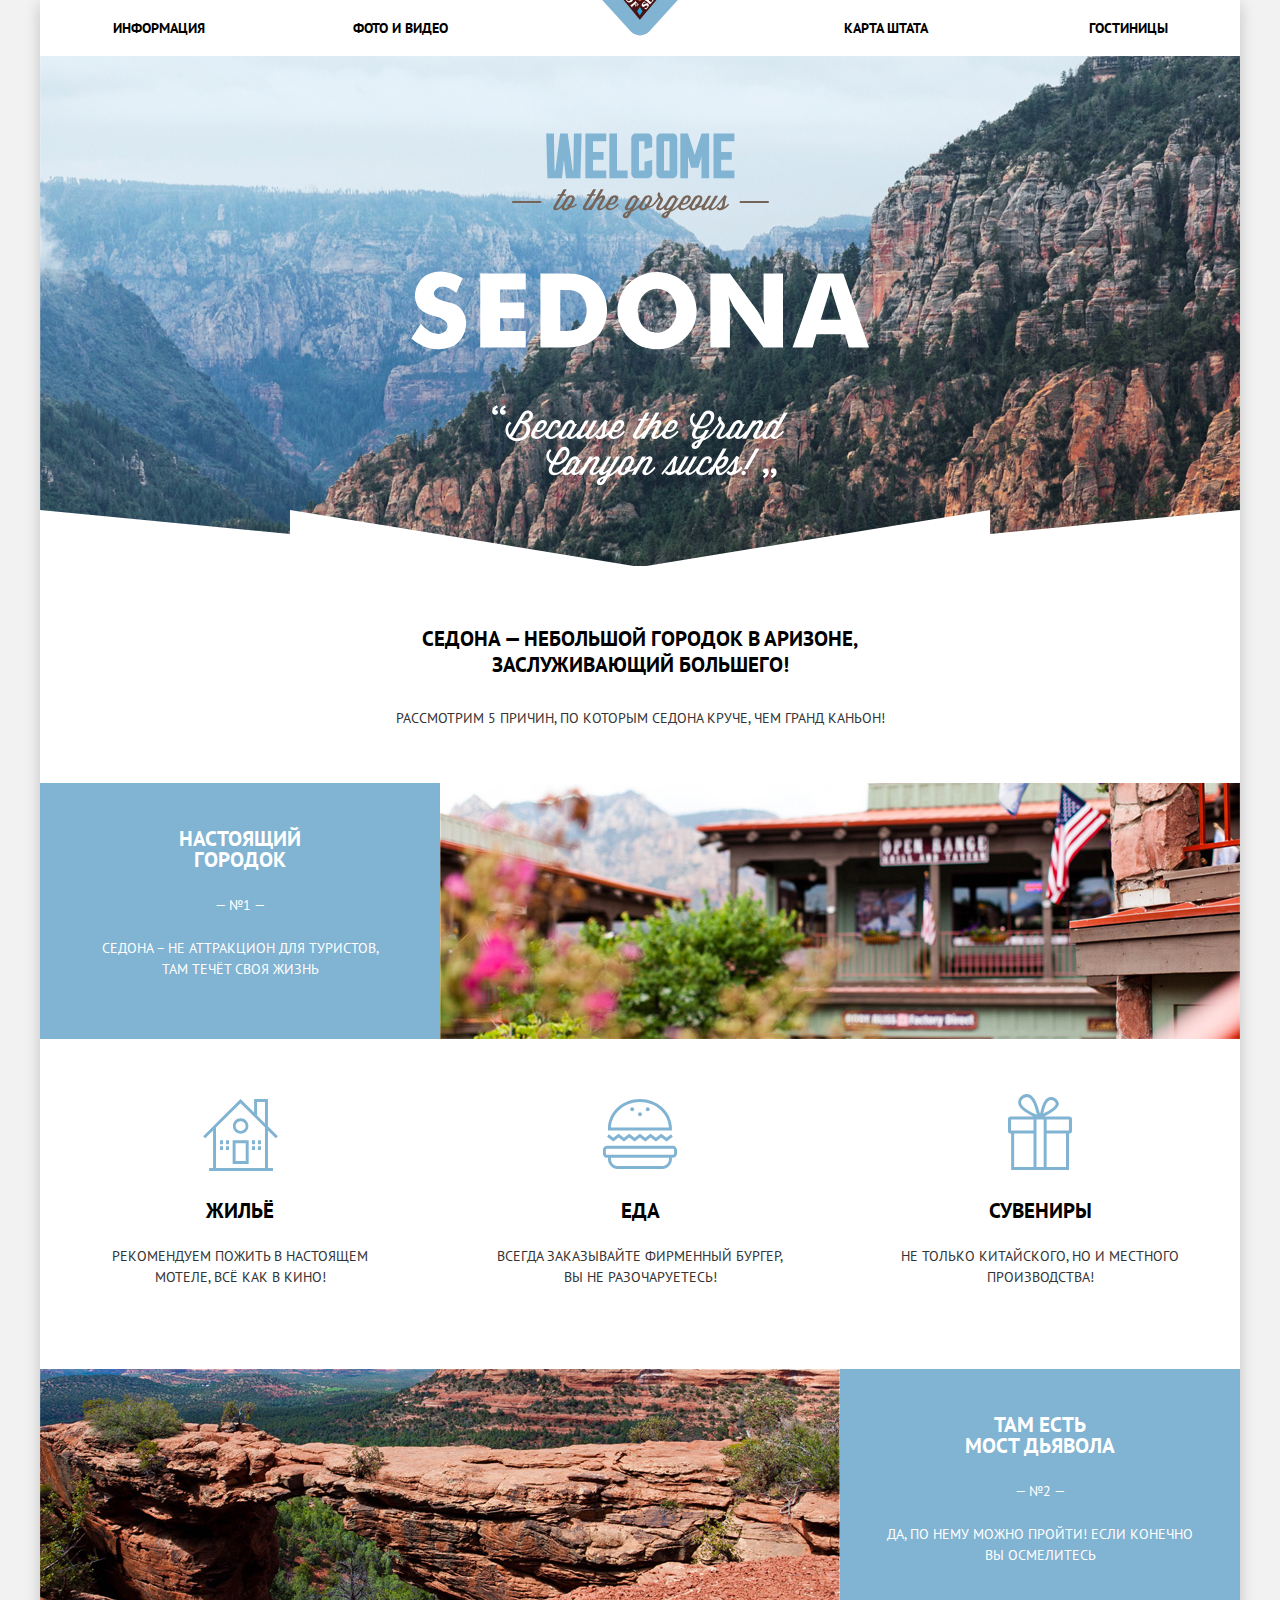
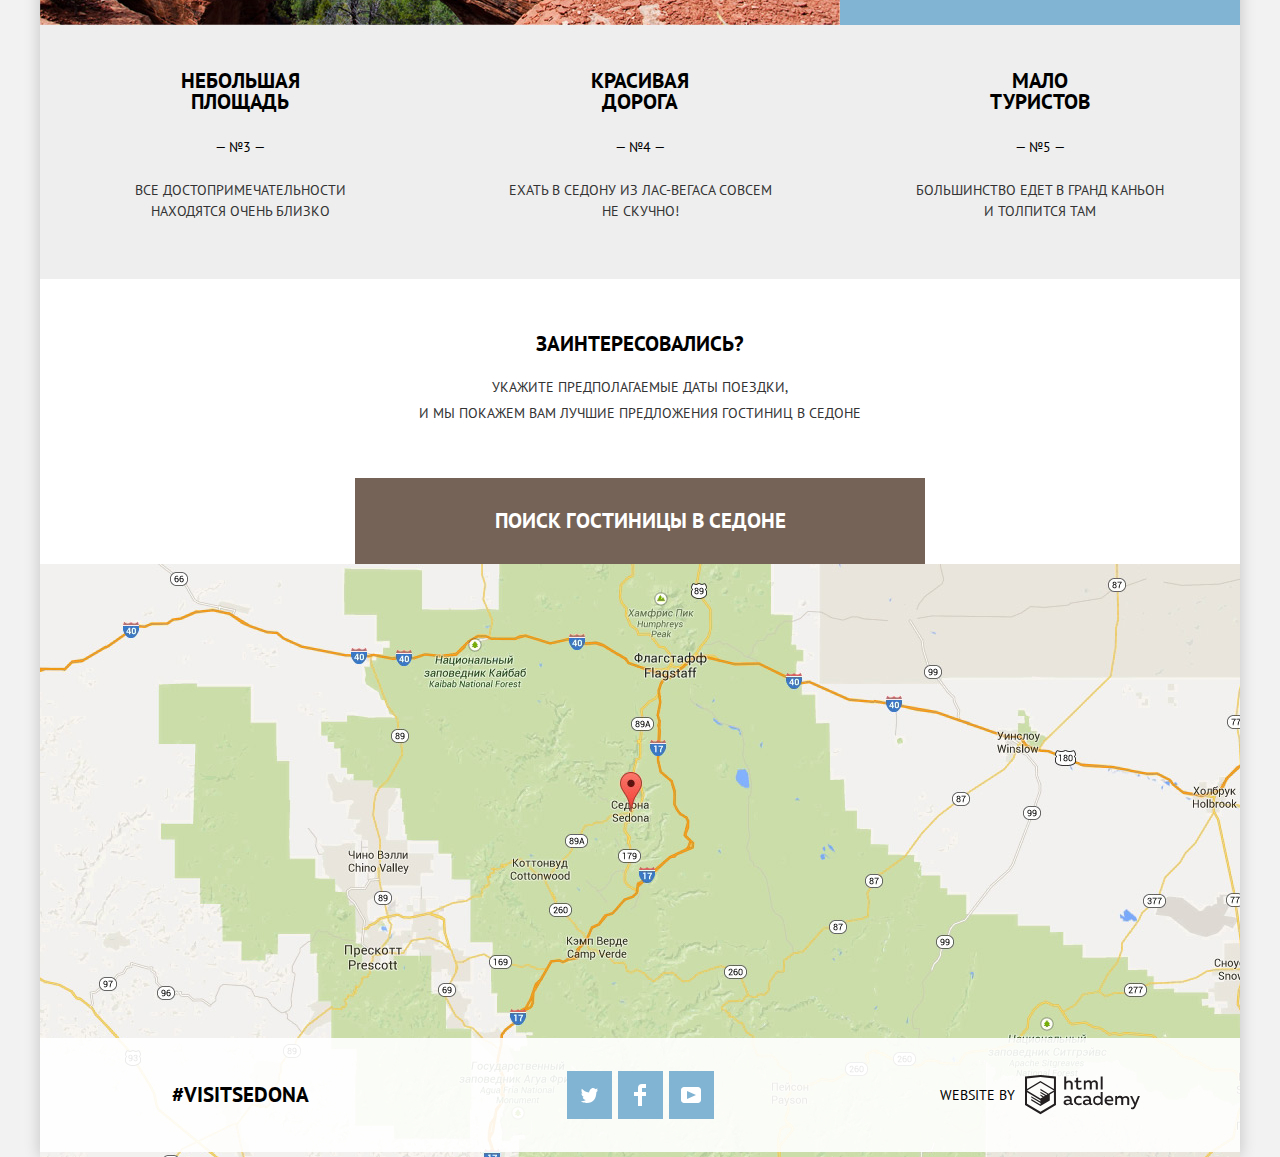
==== commit 76f72bd8: "Вторая отправка на защиту" ====
--- a/index.html
+++ b/index.html
@@ -1,180 +1,194 @@
 <!DOCTYPE html>
 <html lang="ru">
 	<head>
-        <meta charset="utf-8">
-        <title>Sedona</title>
-        <link href="https://fonts.googleapis.com/css?family=PT+Sans:400,700&amp;subset=cyrillic" rel="stylesheet">
-        <link rel="stylesheet" href="css/normalize.css">
-        <link rel="stylesheet" href="css/style.css">
-    </head>
-    <body>
-        <div class="page-wrapper">
-            <header>
-                <nav class="main-navigation">
-                    <a class="main-header-logo">
-                        <img src="img/logo-sedona.svg" width="140" height="72" alt="Логотип «City of Sedona»">
-                    </a>
-                    <ul class="site-navigation">
-                        <li class="site-navigation-item"><a href="#">Информация</a></li>
-                        <li class="site-navigation-item"><a href="#">Фото и видео</a></li>
-                        <li class="site-navigation-item"><a href="#">Карта штата</a></li>
-                        <li class="site-navigation-item hotels"><a href="catalog.html">Гостиницы</a></li>
-                    </ul>
-                </nav>
-            </header>
-            <div class="welcome">
-                <img src="img/intro-welcome.svg"  width="459" height="353" alt="Welcome to the gorgeous Sedona">
-            </div>
-            <div class="introduction">
-                <h1 class="introduction-title">Седона &mdash; небольшой городок в Аризоне, заслуживающий большего!</h1>
-                <p>Рассмотрим 5 причин, по которым Седона круче, чем Гранд Каньон!</p>
-            </div>
-
-            <section class="features">
-                <ul class="features-list">
-                   <li class="features-item features-item-full">
-                      <div class="features-description">
-                          <h2 class="features-title">Настоящий городок</h2>
-                          <p>Cедона &ndash; не аттракцион для туристов, там течёт своя жизнь</p>
-                      </div>
-                      <div class="features-image">
-                          <img src="img/features1.jpg" width="800" height="256" alt="Фото города">
-                      </div>
-                    </li>
-                    <li class="features-item features-item-full">
-                        <div class="features-image">
-                            <img src="img/features2.jpg" width="800" height="256" alt="Фото моста">
-                        </div>
-                        <div class="features-description">
-                            <h2 class="features-title">Там есть мост&nbsp;дьявола</h2>
-                            <p>Да, по нему можно пройти! Если конечно вы осмелитесь</p>
-                        </div>
-                    </li>
-                    <li class="features-item gray-background">
-                        <h2 class="features-title">Небольшая площадь</h2>
-                        <p>Все достопримечательности находятся очень близко</p>
-                    </li> 
-                    <li class="features-item gray-background">
-                        <h2 class="features-title">Красивая дорога</h2>
-                        <p>Ехать в седону из лас-вегаса совсем не скучно!</p>
-                    </li>
-                    <li class="features-item gray-background">
-                        <h2 class="features-title">Мало туристов</h2>
-                        <p>Большинство едет в гранд каньон и&nbsp;толпится там</p>
-                    </li>
-                    <li>
-                        <ul class="features-sublist">
-                            <li class="features-item white-background ">
-                                <h2 class=" features-food">Еда</h2>
-                                <p>Всегда заказывайте фирменный бургер, вы не разочаруетесь!</p>
-                            </li>
-                            <li class="features-item white-background  ">
-                                <h2 class="features-gift">Сувениры</h2>
-                                <p>Не только китайского, но и местного производства!</p>
-                            </li>
-                            <li class="features-item  white-background ">
-                                <h2 class="features-hotel">Жильё</h2>
-                                <p>Рекомендуем пожить в настоящем мотеле, все как в кино!</p>
-                            </li>
-                        </ul>
-                    </li>
-                </ul>
-            </section>
-
-      <div class="booking">
-		<h2 class="booking-title">Заинтересовались?</h2>
-        <p class="booking-text">Укажите предполагаемые даты поездки,<br> и мы покажем вам лучшие предложения гостиниц в Седоне</p>
-        <a class="booking-btn" href="#">Поиск гостиницы в Седоне</a>
-      </div>
-
-      <footer class="index-footer">
-        <form class="booking-form booking-form-on" action="https://echo.htmlacademy.ru" method="post">
-          <p class="booking-field">
-            <label for="arrival">Дата заезда:</label>
-            <input type="text" name="arrival-date" id="arrival" value="24 апреля 2017">
-            <button type="button" class="calendar">
-              <svg xmlns="http://www.w3.org/2000/svg" width="21" height="22" viewBox="0 0 21 22">
-              <path d="M19.251 2.025h-2.845V.648c0-.381-.294-.689-.656-.689-.363 0-.656.308-.656.689v1.377h-3.938V.648c0-.381-.294-.689-.655-.689-.363 0-.657.308-.657.689v1.377H5.906V.648c0-.381-.294-.689-.656-.689-.363 0-.657.308-.657.689v1.377H1.75C.784 2.025 0 2.847 0 3.862v16.302C0 21.179.784 22 1.75 22h17.501c.966 0 1.749-.821 1.749-1.836V3.862c0-1.015-.783-1.837-1.749-1.837zm.437 18.139a.448.448 0 0 1-.437.459H1.75a.45.45 0 0 1-.438-.459V3.862a.45.45 0 0 1 .438-.459h2.844v1.378c0 .381.294.689.657.689.362 0 .656-.308.656-.689V3.403h3.938v1.378c0 .381.294.689.657.689.361 0 .655-.308.655-.689V3.403h3.938v1.378c0 .381.293.689.656.689.362 0 .656-.308.656-.689V3.403h2.845c.241 0 .437.206.437.459v16.302z" />
-              <path d="M4.594 8.225h2.625v2.066H4.594zM4.594 11.668h2.625v2.067H4.594zM4.594 15.112h2.625v2.066H4.594zM9.188 15.112h2.625v2.066H9.188zM9.188 11.668h2.625v2.067H9.188zM9.188 8.225h2.625v2.066H9.188zM13.781 15.112h2.625v2.066h-2.625zM13.781 11.668h2.625v2.067h-2.625zM13.781 8.225h2.625v2.066h-2.625z" />
-              </svg>
-            </button>
-          </p>
-          <p class="booking-field">
-            <label for="departure"> Дата выезда:</label>
-            <input type="text" name="departure-date" id="departure" value="4 июля 2017">
-            <button type="button" class="calendar">
-              <svg xmlns="http://www.w3.org/2000/svg" width="21" height="22" viewBox="0 0 21 22">
-              <path d="M19.251 2.025h-2.845V.648c0-.381-.294-.689-.656-.689-.363 0-.656.308-.656.689v1.377h-3.938V.648c0-.381-.294-.689-.655-.689-.363 0-.657.308-.657.689v1.377H5.906V.648c0-.381-.294-.689-.656-.689-.363 0-.657.308-.657.689v1.377H1.75C.784 2.025 0 2.847 0 3.862v16.302C0 21.179.784 22 1.75 22h17.501c.966 0 1.749-.821 1.749-1.836V3.862c0-1.015-.783-1.837-1.749-1.837zm.437 18.139a.448.448 0 0 1-.437.459H1.75a.45.45 0 0 1-.438-.459V3.862a.45.45 0 0 1 .438-.459h2.844v1.378c0 .381.294.689.657.689.362 0 .656-.308.656-.689V3.403h3.938v1.378c0 .381.294.689.657.689.361 0 .655-.308.655-.689V3.403h3.938v1.378c0 .381.293.689.656.689.362 0 .656-.308.656-.689V3.403h2.845c.241 0 .437.206.437.459v16.302z" />
-              <path d="M4.594 8.225h2.625v2.066H4.594zM4.594 11.668h2.625v2.067H4.594zM4.594 15.112h2.625v2.066H4.594zM9.188 15.112h2.625v2.066H9.188zM9.188 11.668h2.625v2.067H9.188zM9.188 8.225h2.625v2.066H9.188zM13.781 15.112h2.625v2.066h-2.625zM13.781 11.668h2.625v2.067h-2.625zM13.781 8.225h2.625v2.066h-2.625z" />
-              </svg>
-            </button>
-        </p>
-        <p class="booking-field-half">
-          <label class="number-of-adults" for="number-of-adults">Взрослые:</label>
-          <button type="button" class="reduce">
-            <svg xmlns="http://www.w3.org/2000/svg" width="12" height="15" viewBox="0 0 24 24">
-            <path d="M0 10h24v4h-24z" /></svg>
-          </button>
-          <input type="text" name="number-of-adults" id="number-of-adults" value="2">
-          <button type="button" class="increase" >
-            <svg xmlns="http://www.w3.org/2000/svg" width="12" height="15" viewBox="0 0 24 24">
-            <path d="M24 10h-10v-10h-4v10h-10v4h10v10h4v-10h10z" /></svg>
-          </button>
-        </p>
-        <p class="booking-field-half">
-          <label class="number-of-kids" for="number-of-kids">Дети:</label>
-          <button type="button" class="reduce">
-            <svg xmlns="http://www.w3.org/2000/svg" width="12" height="15" viewBox="0 0 24 24">
-            <path d="M0 10h24v4h-24z" /></svg>
-          </button>
-          <input type="text" name="number-of-kids" id="number-of-kids" value="0">
-          <button type="button" class="increase">
-            <svg xmlns="http://www.w3.org/2000/svg" width="12" height="15" viewBox="0 0 24 24">
-            <path d="M24 10h-10v-10h-4v10h-10v4h10v10h4v-10h10z" /></svg>
-          </button>
-        </p>
-        <button class="booking-form-btn" type="submit">Найти</button>
-        </form>
-        <div class="map">
-		  <iframe src="https://yandex.ru/map-widget/v1/?um=constructor%3A4668cfeef0aa839c598023438bc14de0dbd8a70b3663333c1cbaf90c56c70a13&amp;source=constructor"></iframe>
-          <img src="img/map.jpg" width="1200" height="594" alt="Седона, штат Аризона, США">   
-        </div>
-        <div class="footer-wrapper">
-			<p class="footer-hashtag">#visitsedona</p>
-			<ul class="footer-social-list">
-				<li>
-					<a class="social-link twitter" href="#">
-						<svg xmlns="http://www.w3.org/2000/svg" xmlns:xlink="http://www.w3.org/1999/xlink" width="17" height="15" viewBox="0 0 17 15">
-						<path d="M10.95.144c1.685-.496 2.984.27 3.577 1.179.673-.231 1.331-.481 2.011-.708a2.345 2.345 0 0 1-.857 1.768c.685.17 1.304-.491 1.304-.491-.169 1-1.006 1.788-1.563 2.024-.231 6.75-3.175 11.217-10.077 11.082h-.446c-.41 0-4.164-.46-4.898-1.887 2.271.196 3.893-.422 4.693-1.177-.96-.3-2.679-.477-2.979-2.95.349.106.564.228 1.19.119C1.705 8.247.374 7.53.448 5.33c.285.328 1.067.536 1.34.472C1.085 5.561-.182 2.442.894.85c1.818 1.854 3.735 3.606 7.152 3.773C8.254 2.33 9.183.793 10.95.144z" />
+		<meta charset="utf-8">
+		<title>HTML Academy: Седона</title>
+		<link href="https://fonts.googleapis.com/css?family=PT+Sans:400,700&amp;subset=cyrillic" rel="stylesheet">
+		<link rel="stylesheet" href="css/normalize.css">
+		<link rel="stylesheet" href="css/style.min.css">
+	</head>
+	<body class="no-js">
+		<div class="page-wrapper">
+			<header class="main-header">
+				<nav class="main-navigation">
+					<a class="main-header-logo">
+						<img src="img/logo.svg" width="140" height="72" alt="Логотип "City of Sedona">
+					</a>
+					<ul class="site-navigation">
+						<li><a href="#">Информация</a></li>
+						<li><a href="#">Фото и видео</a></li>
+						<li><a href="#">Карта штата</a></li>
+						<li><a href="catalog.html">Гостиницы</a></li>
+					</ul>
+				</nav>
+			</header>
+			<main>
+				<h1 class="visually-hidden">Туристический город Седона</h1>
+				<div class="welcome">
+					<img src="img/intro-welcome.svg" width="459" height="353" alt="Welcome to the gorgeous Sedona">
+				</div>
+				<div class="intro">
+					<b>Седона &mdash; небольшой городок в Аризоне, заслуживающий большего!</b>
+				</div>
+				<p class="summary">Рассмотрим 5 причин, по которым Седона круче, чем гранд каньон!</p>
+				<section class="features">
+					<h2 class="visually-hidden">Причины посетить в Седону</h2>
+					<ul class="features-list">
+						<li class="features-item">
+							<div class="features-description blue-background">
+								<h3 class="features-title">Настоящий городок</h3>
+								<span class="features-number">&mdash; №1 &mdash;</span>
+								<p class="summary">Седона &ndash; не аттракцион для туристов, там течёт своя жизнь</p>
+							</div>
+							<div class="features-image">
+								<img src="img/features1.jpg" width="800" height="256" alt="Фото города">
+							</div>
+							<ul class="features-sublist">
+								<li class="features-sublist-item">
+									<h3>Жильё</h3>
+									<p class="summary">Рекомендуем пожить в настоящем мотеле, всё как в кино!</p>
+								</li>
+								<li class="features-sublist-item">
+									<h3>Еда</h3>
+									<p class="summary">Всегда заказывайте фирменный бургер, вы не разочаруетесь!</p>
+								</li>
+								<li class="features-sublist-item">
+									<h3>Сувениры</h3>
+									<p class="summary">Не только китайского, но и местного производства!</p>
+								</li>
+							</ul>
+						</li>
+						<li class="features-item">
+							<div class="features-description blue-background">
+								<h3 class="features-title">Там есть<br>Мост дьявола</h3>
+								<span class="features-number">&mdash; №2 &mdash;</span>
+								<p class="summary">Да, по нему можно пройти! Если конечно вы осмелитесь</p>
+							</div>
+							<div class="features-image">
+								<img src="img/features2.jpg" width="800" height="256" alt="Фото моста">
+							</div>
+						</li>
+						<li class="features-item grey-background">
+							<h3 class="features-title">Небольшая площадь</h3>
+							<span class="features-number">&mdash; №3 &mdash;</span>
+							<p class="summary">Все достопримечательности находятся очень близко</p>
+						</li>
+						<li class="features-item grey-background">
+							<h3 class="features-title">Красивая дорога</h3>
+							<span class="features-number">&mdash; №4 &mdash;</span>
+							<p class="summary">Ехать в Седону из Лас-Вегаса совсем не скучно!</p>
+						</li>
+						<li class="features-item grey-background">
+							<h3 class="features-title">Мало туристов</h3>
+							<span class="features-number">&mdash; №5 &mdash;</span>
+							<p class="summary">Большинство едет в гранд каньон и толпится там</p>
+						</li>
+					</ul>
+				</section>
+				<section class="booking">
+					<h2>Заинтересовались?</h2>
+					<p class="summary">Укажите предполагаемые даты поездки,<br>и мы покажем вам лучшие предложения гостиниц в Cедоне</p>
+					<div>
+						<a class="modal-open-button" href="#">Поиск гостиницы в Седоне</a>
+					</div>
+				</section>
+				<section class="modal-search">
+					<h2 class="visually-hidden">Параметры поиска гостиницы в Седоне</h2>
+					<form class="search-hotel-form" action="https://echo.htmlacademy.ru" method="post">
+						<p class="search-hotel-item arrival-item">
+							<label for="arrival-date">Дата заезда:</label>
+							<input id="arrival-date" type="text" name="arrival-date" value="" placeholder="24 апреля 2017">
+							<button class="calendar" type="button">
+								Календарь
+								<svg xmlns="http://www.w3.org/2000/svg" width="21" height="22" viewBox="0 0 21 22">
+									<path d="M19.251 2.025h-2.845V.648c0-.381-.294-.689-.656-.689-.363 0-.656.308-.656.689v1.377h-3.938V.648c0-.381-.294-.689-.655-.689-.363 0-.657.308-.657.689v1.377H5.906V.648c0-.381-.294-.689-.656-.689-.363 0-.657.308-.657.689v1.377H1.75C.784 2.025 0 2.847 0 3.862v16.302C0 21.179.784 22 1.75 22h17.501c.966 0 1.749-.821 1.749-1.836V3.862c0-1.015-.783-1.837-1.749-1.837zm.437 18.139a.448.448 0 0 1-.437.459H1.75a.45.45 0 0 1-.438-.459V3.862a.45.45 0 0 1 .438-.459h2.844v1.378c0 .381.294.689.657.689.362 0 .656-.308.656-.689V3.403h3.938v1.378c0 .381.294.689.657.689.361 0 .655-.308.655-.689V3.403h3.938v1.378c0 .381.293.689.656.689.362 0 .656-.308.656-.689V3.403h2.845c.241 0 .437.206.437.459v16.302z"></path>
+									<path d="M4.594 8.225h2.625v2.066H4.594zM4.594 11.668h2.625v2.067H4.594zM4.594 15.112h2.625v2.066H4.594zM9.188 15.112h2.625v2.066H9.188zM9.188 11.668h2.625v2.067H9.188zM9.188 8.225h2.625v2.066H9.188zM13.781 15.112h2.625v2.066h-2.625zM13.781 11.668h2.625v2.067h-2.625zM13.781 8.225h2.625v2.066h-2.625z"></path>
+								</svg>
+							</button>
+						</p>
+						<p class="search-hotel-item departure-item">
+							<label for="departure-date">Дата выезда:</label>
+							<input id="departure-date" type="text" name="departure-date" value="" placeholder="4 июля 2017">
+							<button class="calendar" type="button">
+								Календарь
+								<svg xmlns="http://www.w3.org/2000/svg" width="21" height="22" viewBox="0 0 21 22">
+									<path d="M19.251 2.025h-2.845V.648c0-.381-.294-.689-.656-.689-.363 0-.656.308-.656.689v1.377h-3.938V.648c0-.381-.294-.689-.655-.689-.363 0-.657.308-.657.689v1.377H5.906V.648c0-.381-.294-.689-.656-.689-.363 0-.657.308-.657.689v1.377H1.75C.784 2.025 0 2.847 0 3.862v16.302C0 21.179.784 22 1.75 22h17.501c.966 0 1.749-.821 1.749-1.836V3.862c0-1.015-.783-1.837-1.749-1.837zm.437 18.139a.448.448 0 0 1-.437.459H1.75a.45.45 0 0 1-.438-.459V3.862a.45.45 0 0 1 .438-.459h2.844v1.378c0 .381.294.689.657.689.362 0 .656-.308.656-.689V3.403h3.938v1.378c0 .381.294.689.657.689.361 0 .655-.308.655-.689V3.403h3.938v1.378c0 .381.293.689.656.689.362 0 .656-.308.656-.689V3.403h2.845c.241 0 .437.206.437.459v16.302z"></path>
+									<path d="M4.594 8.225h2.625v2.066H4.594zM4.594 11.668h2.625v2.067H4.594zM4.594 15.112h2.625v2.066H4.594zM9.188 15.112h2.625v2.066H9.188zM9.188 11.668h2.625v2.067H9.188zM9.188 8.225h2.625v2.066H9.188zM13.781 15.112h2.625v2.066h-2.625zM13.781 11.668h2.625v2.067h-2.625zM13.781 8.225h2.625v2.066h-2.625z"></path>
+								</svg>
+							</button>
+						</p>
+						<div class="item-wrapper">
+						<div class="search-hotel-item adult-item">
+							<label for="adult-number">Взрослые:</label>
+							<div class="search-hotel-item-btn">
+								<input id="adult-number" type="text" name="adult-number" value="" placeholder="2">
+								<button class="minus-btn" type="button">Минус</button>
+								<button class="plus-btn" type="button">Плюс</button>
+							</div>
+						</div>
+						<div class="search-hotel-item children-item">
+							<label class="children-number" for="children-number">Дети:</label>
+							<div class="search-hotel-item-btn">
+								<input id="children-number" type="text" name="children-number" value="" placeholder="0">
+								<button class="minus-btn" type="button">Минус</button>
+								<button class="plus-btn" type="button">Плюс</button>
+							</div>
+						</div>
+						</div>
+						<button class="modal-search-button" type="submit">
+							Найти
+						</button>
+					</form>
+				</section>
+				<div class="map">
+					<iframe src="https://www.google.com/maps/embed?pb=!1m18!1m12!1m3!1d418821.0767118998!2d-112.03239201950795!3d34.90853691144896!2m3!1f0!2f0!3f0!3m2!1i1024!2i768!4f13.1!3m3!1m2!1s0x872da132f942b00d%3A0x5548c523fa6c8efd!2z0KHQtdC00L7QvdCwLCDQkNGA0LjQt9C-0L3QsCA4NjMzNiwg0KHQqNCQ!5e0!3m2!1sru!2sru!4v1544948900220" width="1200" height="593" style="border:0" allowfullscreen></iframe>
+					<img src="img/map.jpg" width="1200" height="593" alt="Карта Седона">
+				</div>
+			</main>
+			<footer>
+				<div class="footer-hashtag">
+					<b>#visitsedona</b>
+				</div>
+				<div class="footer-social">
+					<ul>
+						<li>
+							<a class="social-button" href="#">
+								<span class="visually-hidden">Twitter</span>
+								<svg xmlns="http://www.w3.org/2000/svg" xmlns:xlink="http://www.w3.org/1999/xlink" width="17" height="15" viewBox="0 0 17 15">
+									<path fill="#FFF" d="M10.95.144c1.685-.496 2.984.27 3.577 1.179.673-.231 1.331-.481 2.011-.708a2.345 2.345 0 0 1-.857 1.768c.685.17 1.304-.491 1.304-.491-.169 1-1.006 1.788-1.563 2.024-.231 6.75-3.175 11.217-10.077 11.082h-.446c-.41 0-4.164-.46-4.898-1.887 2.271.196 3.893-.422 4.693-1.177-.96-.3-2.679-.477-2.979-2.95.349.106.564.228 1.19.119C1.705 8.247.374 7.53.448 5.33c.285.328 1.067.536 1.34.472C1.085 5.561-.182 2.442.894.85c1.818 1.854 3.735 3.606 7.152 3.773C8.254 2.33 9.183.793 10.95.144z"></path>
+								</svg>
+							</a>
+						</li>
+						<li>
+							<a class="social-button" href="#">
+								<span class="visually-hidden">Facebook</span>
+								<svg xmlns="http://www.w3.org/2000/svg" width="12" height="22" viewBox="0 0 12 22">
+									<path fill="#FFF" d="M12 4V0H8a4 4 0 0 0-4 4v4H0v4h4v10h4V12h4V8H8V4h4z"></path>
+								</svg>
+							</a>
+						</li>
+						<li>
+							<a class="social-button" href="#">
+								<span class="visually-hidden">Youtube</span>
+								<svg xmlns="http://www.w3.org/2000/svg" xmlns:xlink="http://www.w3.org/1999/xlink" width="20" height="16" viewBox="0 0 20 16">
+									<path fill="#FFF" d="M17 0H3C1.35 0 0 1.35 0 3v10c0 1.65 1.35 3 3 3h14c1.65 0 3-1.35 3-3V3c0-1.65-1.35-3-3-3zM6.027 11.998V4.002L15.014 8l-8.987 3.998z"></path>
+								</svg>
+							</a>
+						</li>
+					</ul>
+				</div>
+				<div class="footer-copyright">
+					<b>Website by</b>
+					<a class="button copyright-button" href="https://htmlacademy.ru/intensive/htmlcss">
+						<span class="visually-hidden">HTML Academy</span>
+						<svg id="Layer_1" data-name="Layer 1" xmlns="http://www.w3.org/2000/svg" viewBox="0 0 108.08 36.85">
+							<title>logo-htmlacademy-small1</title>
+							<path d="M44.61,26.88a2,2,0,0,0,.55-0.1v1.33a3.25,3.25,0,0,1-1.18.21,1.67,1.67,0,0,1-1.67-1,4.84,4.84,0,0,1-3.14,1.08c-1.51,0-2.91-.83-2.91-2.55,0-2.13,2-2.79,3.71-2.79a11.08,11.08,0,0,1,2.17.25v-0.3c0-1-.76-1.77-2.19-1.77a7.42,7.42,0,0,0-3,.64v-1.7a10.21,10.21,0,0,1,3.19-.55c2.36,0,3.81,1.12,3.81,3.65v3a0.54,0.54,0,0,0,.49.59h0.17Zm-6.44-1.13A1.35,1.35,0,0,0,39.63,27h0.11a3.39,3.39,0,0,0,2.41-1V24.58a9.72,9.72,0,0,0-1.81-.21c-1,0-2.16.33-2.16,1.38h0Zm12.36-6.11a5,5,0,0,1,2.57.64V22a4.08,4.08,0,0,0-2.3-.7,2.75,2.75,0,1,0,0,5.49,5,5,0,0,0,2.43-.64v1.71a6.27,6.27,0,0,1-2.76.57A4.21,4.21,0,0,1,46,24.51q0-.21,0-0.41a4.32,4.32,0,0,1,4.18-4.46h0.38Zm12.17,7.24a2,2,0,0,0,.55-0.1v1.33a3.25,3.25,0,0,1-1.18.21,1.67,1.67,0,0,1-1.67-1,4.84,4.84,0,0,1-3.14,1.08c-1.51,0-2.91-.83-2.91-2.55,0-2.13,2-2.79,3.71-2.79a11.08,11.08,0,0,1,2.17.25v-0.3c0-1-.76-1.77-2.19-1.77a7.42,7.42,0,0,0-3,.64v-1.7a10.21,10.21,0,0,1,3.19-.55c2.36,0,3.81,1.12,3.81,3.65v3a0.54,0.54,0,0,0,.49.59h0.17Zm-6.44-1.13A1.35,1.35,0,0,0,57.73,27h0.11a3.39,3.39,0,0,0,2.41-1V24.58a9.72,9.72,0,0,0-1.81-.21c-1.06,0-2.16.33-2.16,1.38h0ZM73,16V28.2H71.35V26.88a3.88,3.88,0,0,1-3.19,1.54,4.4,4.4,0,0,1,0-8.78,3.81,3.81,0,0,1,3,1.3V16H73Zm-4.53,5.22a2.76,2.76,0,1,0,0,5.52A2.86,2.86,0,0,0,71.15,25V23A2.91,2.91,0,0,0,68.49,21.27ZM79,19.64c3.31,0,4.46,2.68,3.92,5.09H76.7c0.21,1.5,1.67,2.11,3.19,2.11a6.11,6.11,0,0,0,2.64-.59v1.6a7.14,7.14,0,0,1-3,.57C77,28.42,74.78,27,74.78,24a4.18,4.18,0,0,1,4-4.39H79Zm0.09,1.54a2.28,2.28,0,0,0-2.44,2.1v0.06H81.3A2,2,0,0,0,79.13,21.18Zm5.73,7V19.87h1.65v1a3.81,3.81,0,0,1,2.78-1.27A2.86,2.86,0,0,1,91.89,21a4.12,4.12,0,0,1,2.91-1.33A3.06,3.06,0,0,1,98,23V28.2h-1.9V23.05a1.59,1.59,0,0,0-1.42-1.75H94.42a2.8,2.8,0,0,0-2.07,1.12V28.2h-1.9V23.05A1.59,1.59,0,0,0,89,21.31H88.8a3,3,0,0,0-2.21,1.29v5.63H84.86Zm21.31-8.33h1.9l-3.91,9.46c-0.9,2.17-2.09,2.86-3.35,2.86a4.76,4.76,0,0,1-1.1-.14V30.46a2.86,2.86,0,0,0,.85.12c0.9,0,1.58-.64,2.07-1.9l0.17-.42-4-8.4h2l2.86,6.29ZM38.73,1.46V6.22a3.81,3.81,0,0,1,2.7-1.14,3.25,3.25,0,0,1,3.44,3.4v5.15H43V8.72a1.81,1.81,0,0,0-1.61-2h-0.3a2.93,2.93,0,0,0-2.32,1.39v5.52h-1.9V1.46h1.9ZM49.94,2.31v3h3V6.91h-3v3.81c0,1.1.5,1.46,1.58,1.46a4.49,4.49,0,0,0,1.69-.33v1.6A6.8,6.8,0,0,1,51,13.8a2.55,2.55,0,0,1-2.86-2.74V6.89H46.58V5.26h1.5V2.74Zm5.4,11.31V5.28H57v1A3.81,3.81,0,0,1,59.77,5a2.86,2.86,0,0,1,2.6,1.33A4.12,4.12,0,0,1,65.28,5,3.06,3.06,0,0,1,68.44,8.4v5.21h-1.9V8.46a1.59,1.59,0,0,0-1.42-1.75H64.89a2.8,2.8,0,0,0-2.07,1.12v5.78h-1.9V8.46A1.59,1.59,0,0,0,59.5,6.71H59.27A3,3,0,0,0,57.06,8v5.63H55.34ZM71.17,1.45H73V13.6H71.17V1.45ZM14.71,0H14.55L0,1.54V28.21l14.55,8.66,14.55-8.66V1.54Zm12.5,27.1L14.55,34.64,1.9,27.12V16.18l12.59,7.5V25L5.86,19.9v1.31l8.68,5.21v1.39L5.87,22.65V24l8.68,5.21,8.75-5.24V18.31L27.2,16V27.12Zm0-12.53-3.48,2-1.6,1L14.51,13v1.31L21,18.23H21l-0.14.09-1,.54-5.37-3.2V17l4.24,2.52-1,.67-3.2-1.9v1.31l2.1,1.24L14.5,22.1,2,14.65,14.51,7.11Zm0-1.32L14.49,5.76,1.91,13.25v-10L14.56,1.92,27.21,3.25v10h0Z" transform="translate(0 -0.02)" fill="#231f20"></path>
 						</svg>
 					</a>
-				</li> 
-				<li>
-					<a class="social-link facebook" href="#">
-						<svg xmlns="http://www.w3.org/2000/svg" width="12" height="22" viewBox="0 0 12 22">
-						<path d="M12 4V0H8a4 4 0 0 0-4 4v4H0v4h4v10h4V12h4V8H8V4h4z" />
-						</svg>
-					</a>
-				</li>
-				<li>
-					<a class="social-link youtube" href="#">
-						<svg xmlns="http://www.w3.org/2000/svg" xmlns:xlink="http://www.w3.org/1999/xlink" width="20" height="16" viewBox="0 0 20 16">
-						<path d="M17 0H3C1.35 0 0 1.35 0 3v10c0 1.65 1.35 3 3 3h14c1.65 0 3-1.35 3-3V3c0-1.65-1.35-3-3-3zM6.027 11.998V4.002L15.014 8l-8.987 3.998z" />
-						</svg>
-					</a>
-				</li>
-			</ul>
-			<p class="footer-copyright">
-				website by
-				<a href="https://htmlacademy.ru">
-					<svg class="htmlacademy" id="Layer_1" data-name="Layer 1" xmlns="http://www.w3.org/2000/svg" viewBox="0 0 108.08 36.85">
-					<path d="M44.61,26.88a2,2,0,0,0,.55-0.1v1.33a3.25,3.25,0,0,1-1.18.21,1.67,1.67,0,0,1-1.67-1,4.84,4.84,0,0,1-3.14,1.08c-1.51,0-2.91-.83-2.91-2.55,0-2.13,2-2.79,3.71-2.79a11.08,11.08,0,0,1,2.17.25v-0.3c0-1-.76-1.77-2.19-1.77a7.42,7.42,0,0,0-3,.64v-1.7a10.21,10.21,0,0,1,3.19-.55c2.36,0,3.81,1.12,3.81,3.65v3a0.54,0.54,0,0,0,.49.59h0.17Zm-6.44-1.13A1.35,1.35,0,0,0,39.63,27h0.11a3.39,3.39,0,0,0,2.41-1V24.58a9.72,9.72,0,0,0-1.81-.21c-1,0-2.16.33-2.16,1.38h0Zm12.36-6.11a5,5,0,0,1,2.57.64V22a4.08,4.08,0,0,0-2.3-.7,2.75,2.75,0,1,0,0,5.49,5,5,0,0,0,2.43-.64v1.71a6.27,6.27,0,0,1-2.76.57A4.21,4.21,0,0,1,46,24.51q0-.21,0-0.41a4.32,4.32,0,0,1,4.18-4.46h0.38Zm12.17,7.24a2,2,0,0,0,.55-0.1v1.33a3.25,3.25,0,0,1-1.18.21,1.67,1.67,0,0,1-1.67-1,4.84,4.84,0,0,1-3.14,1.08c-1.51,0-2.91-.83-2.91-2.55,0-2.13,2-2.79,3.71-2.79a11.08,11.08,0,0,1,2.17.25v-0.3c0-1-.76-1.77-2.19-1.77a7.42,7.42,0,0,0-3,.64v-1.7a10.21,10.21,0,0,1,3.19-.55c2.36,0,3.81,1.12,3.81,3.65v3a0.54,0.54,0,0,0,.49.59h0.17Zm-6.44-1.13A1.35,1.35,0,0,0,57.73,27h0.11a3.39,3.39,0,0,0,2.41-1V24.58a9.72,9.72,0,0,0-1.81-.21c-1.06,0-2.16.33-2.16,1.38h0ZM73,16V28.2H71.35V26.88a3.88,3.88,0,0,1-3.19,1.54,4.4,4.4,0,0,1,0-8.78,3.81,3.81,0,0,1,3,1.3V16H73Zm-4.53,5.22a2.76,2.76,0,1,0,0,5.52A2.86,2.86,0,0,0,71.15,25V23A2.91,2.91,0,0,0,68.49,21.27ZM79,19.64c3.31,0,4.46,2.68,3.92,5.09H76.7c0.21,1.5,1.67,2.11,3.19,2.11a6.11,6.11,0,0,0,2.64-.59v1.6a7.14,7.14,0,0,1-3,.57C77,28.42,74.78,27,74.78,24a4.18,4.18,0,0,1,4-4.39H79Zm0.09,1.54a2.28,2.28,0,0,0-2.44,2.1v0.06H81.3A2,2,0,0,0,79.13,21.18Zm5.73,7V19.87h1.65v1a3.81,3.81,0,0,1,2.78-1.27A2.86,2.86,0,0,1,91.89,21a4.12,4.12,0,0,1,2.91-1.33A3.06,3.06,0,0,1,98,23V28.2h-1.9V23.05a1.59,1.59,0,0,0-1.42-1.75H94.42a2.8,2.8,0,0,0-2.07,1.12V28.2h-1.9V23.05A1.59,1.59,0,0,0,89,21.31H88.8a3,3,0,0,0-2.21,1.29v5.63H84.86Zm21.31-8.33h1.9l-3.91,9.46c-0.9,2.17-2.09,2.86-3.35,2.86a4.76,4.76,0,0,1-1.1-.14V30.46a2.86,2.86,0,0,0,.85.12c0.9,0,1.58-.64,2.07-1.9l0.17-.42-4-8.4h2l2.86,6.29ZM38.73,1.46V6.22a3.81,3.81,0,0,1,2.7-1.14,3.25,3.25,0,0,1,3.44,3.4v5.15H43V8.72a1.81,1.81,0,0,0-1.61-2h-0.3a2.93,2.93,0,0,0-2.32,1.39v5.52h-1.9V1.46h1.9ZM49.94,2.31v3h3V6.91h-3v3.81c0,1.1.5,1.46,1.58,1.46a4.49,4.49,0,0,0,1.69-.33v1.6A6.8,6.8,0,0,1,51,13.8a2.55,2.55,0,0,1-2.86-2.74V6.89H46.58V5.26h1.5V2.74Zm5.4,11.31V5.28H57v1A3.81,3.81,0,0,1,59.77,5a2.86,2.86,0,0,1,2.6,1.33A4.12,4.12,0,0,1,65.28,5,3.06,3.06,0,0,1,68.44,8.4v5.21h-1.9V8.46a1.59,1.59,0,0,0-1.42-1.75H64.89a2.8,2.8,0,0,0-2.07,1.12v5.78h-1.9V8.46A1.59,1.59,0,0,0,59.5,6.71H59.27A3,3,0,0,0,57.06,8v5.63H55.34ZM71.17,1.45H73V13.6H71.17V1.45ZM14.71,0H14.55L0,1.54V28.21l14.55,8.66,14.55-8.66V1.54Zm12.5,27.1L14.55,34.64,1.9,27.12V16.18l12.59,7.5V25L5.86,19.9v1.31l8.68,5.21v1.39L5.87,22.65V24l8.68,5.21,8.75-5.24V18.31L27.2,16V27.12Zm0-12.53-3.48,2-1.6,1L14.51,13v1.31L21,18.23H21l-0.14.09-1,.54-5.37-3.2V17l4.24,2.52-1,.67-3.2-1.9v1.31l2.1,1.24L14.5,22.1,2,14.65,14.51,7.11Zm0-1.32L14.49,5.76,1.91,13.25v-10L14.56,1.92,27.21,3.25v10h0Z" transform="translate(0 -0.02)" />
-					</svg>
-				</a>
-			</p>
+				</div>
+			</footer>
 		</div>
-      </footer>
-     </div>
-	 <script src="js/common.js"></script>
-    </body>
+		<script src="js/script.min.js"></script>
+	</body>
 </html>
--- a/css/style.min.css
+++ b/css/style.min.css
@@ -0,0 +1 @@
+body {margin: 0;padding: 0;position: relative;font-family: "PT Sans", Arial, sans-serif;font-size: 14px;line-height: 26px;font-weight: 700;color: #000000;text-transform: uppercase;background-color: #f2f2f2;}a {text-decoration: none;}.no-js .modal-search {display: block;}.visually-hidden, input[type="checkbox"].visually-hidden {position: absolute;width: 1px;height: 1px;margin: -1px;border: 0;padding: 0;white-space: nowrap;-webkit-clip-path: inset(100%);clip-path: inset(100%);clip: rect(0 0 0 0);overflow: hidden;}.page-wrapper {width: 1200px;margin: 0 auto;background-color: #ffffff;-webkit-box-shadow: 0 5px 15px rgba(0,1,1,.2);box-shadow: 0 5px 15px rgba(0,1,1,.2);}.page-wrapper main {position: relative;text-align: center;}.main-header {background-color: #ffffff;min-height: 55px;}.main-navigation {position: relative;color: #000000;}.main-header-logo {display: block;-ms-flex-item-align: center;-ms-grid-row-align: center;align-self: center;position: absolute;left: 50%;-webkit-transform: translateX(-50%);-ms-transform: translateX(-50%);transform: translateX(-50%);z-index: 1;width: 140px;height: 72px;}.site-navigation {display: -webkit-box;display: -ms-flexbox;display: flex;-webkit-box-align: center;-ms-flex-align: center;align-items: center;width: 1055px;margin: 0 auto;padding: 15px 0;list-style: none;}.site-navigation li {width: 240px;}.site-navigation li:nth-child(2) {margin-right: auto;}.site-navigation li:nth-child(3), .site-navigation li:nth-child(4) {text-align: right;}.site-navigation a {color: #000000;}.site-navigation a:hover {color: #81b3d2;}.site-navigation a:focus, .site-navigation a:active {color: #bdbbbc;}.site-navigation-current a {color: #766357;}.welcome {display: -webkit-box;display: -ms-flexbox;display: flex;-webkit-box-pack: center;-ms-flex-pack: center;justify-content: center;position: relative;min-height: 510px;-webkit-box-sizing: border-box;box-sizing: border-box;padding-top: 77px;margin-bottom: 60px;background-color: #9faab6;background-image: url("../img/intro-bg.jpg");background-position: center 21%;background-repeat: no-repeat;}.welcome img {display: block;width: 459px;height: 353px;}.welcome::before {content: "";position: absolute;left: 0;bottom: -2.5px;width: 100%;height: 59px;background-image: url("../img/intro-mask.svg");background-position: center bottom;background-repeat: no-repeat;}.intro {width: 440px;margin: 0 auto;margin-bottom: 27px;text-align: center;font-size: 21px;line-height: 26px;color: #000000;}.summary {margin: 0 0 52px;font-weight: normal;color: #333333;}.features {margin: 45px 0 52px;}.features-list {display: -webkit-box;display: -ms-flexbox;display: flex;-ms-flex-wrap: wrap;flex-wrap: wrap;list-style: none;margin: 0;padding: 0;}.features-list h3 {width: 155px;margin: 0 auto;margin-bottom: 22px;font-size: 21px;line-height: 21px;}.features-item {-webkit-box-flex: 1;-ms-flex-positive: 1;flex-grow: 1;}.features-item:nth-child(1) {display: -webkit-box;display: -ms-flexbox;display: flex;-ms-flex-wrap: wrap;flex-wrap: wrap;}.features-item p, .features-item span {font-size: 14px;line-height: 21px;}.features-item p {margin: 0;margin-top: 20px;}.features-description {padding: 45px 50px;-webkit-box-sizing: border-box;box-sizing: border-box;}.features-number {font-weight: normal;}.features-image {width: 800px;background-color: #81b3d2;}.features-image img {display: block;width: 800px;}.features-item:nth-child(2) {display: -webkit-box;display: -ms-flexbox;display: flex;}.features-item:nth-child(2) .features-description {-webkit-box-ordinal-group: 2;-ms-flex-order: 1;order: 1;padding: 45px;}.features-item:nth-child(4) {padding: 45px 65px;}.features-sublist{display: -webkit-box;display: -ms-flexbox;display: flex;list-style: none;-webkit-box-pack: center;-ms-flex-pack: center;justify-content: center;padding: 0;color: #000000;background-color: #ffffff;}.features-sublist-item {width: 400px;min-height: 330px;-webkit-box-sizing: border-box;box-sizing: border-box;position: relative;padding: 161px 55px 65px;}.features-sublist-item:nth-child(1)::before {content: "";width: 75px;height: 72px;position: absolute;top: 60px;left: 0;right: 0;margin: 0 auto;background-image: url("../img/house-symbol.svg");background-repeat: no-repeat;}.features-sublist-item:nth-child(2)::before {content: "";width: 74px;height: 70px;position: absolute;top: 60px;left: 0;right: 0;margin: 0 auto;background-image: url("../img/burger-symbol.svg");background-repeat: no-repeat;}.features-sublist-item:last-child::before {content: "";width: 64px;height: 76px;position: absolute;top: 55px;left: 0;right: 0;margin: 0 auto;background-image: url("../img/gift-symbol.svg");background-repeat: no-repeat;}.features-sublist-item h3, .features-sublist-item p {margin: 0 auto;}.features-sublist-item h3 {margin-bottom: 25px;}.blue-background {width: 400px;color: #ffffff;background-color: #81b3d2;}.blue-background p {color: #ffffff;}.grey-background {width: 400px;min-height: 254px;-webkit-box-sizing: border-box;box-sizing: border-box;padding: 45px 75px;color: #000000;background-color: #eeeeee;}.search-hotel h2 {margin: 0;margin-bottom: 25px;font-size: 30px;line-height: 36px;color: #000000;}.search-hotel p {margin: 0 20px;margin-bottom: 46px;line-height: 24px;}.modal-open-button {display: inline-block;width: 570px;-webkit-box-sizing: border-box;box-sizing: border-box;position: relative;z-index: 3;padding: 30px 25px;vertical-align: center;text-align: center;font-size: 21px;line-height: 26px;font-weight: 700;color: #ffffff;text-transform: uppercase;background-color: #766357;border: none;}.modal-open-button:hover {background-color: #604e43;}.modal-open-button:focus, .modal-open-button:active {background-color: #503e33;color: rgba(255, 255, 255, 0.3);}@-webkit-keyframes slide {0% {-webkit-transform: translateY(-88px);transform: translateY(-88px);}20% {-webkit-transform: translateY(-78px);transform: translateY(-78px);}30% {-webkit-transform: translateY(-68px);transform: translateY(-68px);}40% {-webkit-transform: translateY(-58px);transform: translateY(-58px);}50% {-webkit-transform: translateY(-48px);transform: translateY(-48px);}60% {-webkit-transform: translateY(-38px);transform: translateY(-38px);}70% {-webkit-transform: translateY(-28px);transform: translateY(-28px);}80% {-webkit-transform: translateY(-18px);transform: translateY(-18px);}90% {-webkit-transform: translateY(-8px);transform: translateY(-8px);}100% {-webkit-transform: translateY(0px);transform: translateY(0px);}}@keyframes slide {0% {-webkit-transform: translateY(-88px);transform: translateY(-88px);}20% {-webkit-transform: translateY(-78px);transform: translateY(-78px);}30% {-webkit-transform: translateY(-68px);transform: translateY(-68px);}40% {-webkit-transform: translateY(-58px);transform: translateY(-58px);}50% {-webkit-transform: translateY(-48px);transform: translateY(-48px);}60% {-webkit-transform: translateY(-38px);transform: translateY(-38px);}70% {-webkit-transform: translateY(-28px);transform: translateY(-28px);}80% {-webkit-transform: translateY(-18px);transform: translateY(-18px);}90% {-webkit-transform: translateY(-8px);transform: translateY(-8px);}100% {-webkit-transform: translateY(0px);transform: translateY(0px);}}@-webkit-keyframes shake {0%, 100% {-webkit-transform: translateX(0);transform: translateX(0);}10%, 30%, 50%, 70%, 90% {-webkit-transform: translateX(-10px);transform: translateX(-10px);}20%, 40%, 60%, 80% {-webkit-transform: translateX(10px);transform: translateX(10px);}}@keyframes shake {0%, 100% {-webkit-transform: translateX(0);transform: translateX(0);}10%, 30%, 50%, 70%, 90% {-webkit-transform: translateX(-10px);transform: translateX(-10px);}20%, 40%, 60%, 80% {-webkit-transform: translateX(10px);transform: translateX(10px);}}.modal-error {-webkit-animation: shake 0.6s;animation: shake 0.6s;}.modal-search {position: relative;z-index: 2;display: none;}.modal-show {display: block;-webkit-animation: slide 0.3s;animation: slide 0.3s;}.search-hotel-form {position: absolute;left: 0;right: 0;background-color: #ffffff;width: 570px;-webkit-box-sizing: border-box;box-sizing: border-box;margin: 0 auto;padding: 55px;}.search-hotel-form p {margin: 0;}.search-hotel-form .search-hotel-item {display: -webkit-box;display: -ms-flexbox;display: flex;-webkit-box-align: center;-ms-flex-align: center;align-items: center;margin-bottom: 25px;position: relative;text-align: left;}.search-hotel-form input {-webkit-box-sizing: border-box;box-sizing: border-box;height: 40px;font-size: 14px;font-weight: 700;line-height: 26px;text-transform: uppercase;color: #000000;background-color: #f2f2f2;border: 2px solid #f2f2f2;}::-webkit-input-placeholder {color:#000000;text-transform: uppercase;}::-moz-placeholder {color:#000000;text-transform: uppercase;opacity: 1;}:-moz-placeholder {color:#000000;text-transform: uppercase;opacity: 1;}:-ms-input-placeholder {color:#000000;text-transform: uppercase;}.search-hotel-form input:hover {background-color: #ebebeb;border: 2px solid #ebebeb;}.arrival-item input, .departure-item input {width: 350px;padding-left: 13px;margin-left: auto;}.search-hotel-item-btn {position: relative;width: 118px;padding-left: 3px;}.adult-item input, .children-item input {width: 113px;text-align: center;}.search-hotel-form .item-wrapper {display: -webkit-box;display: -ms-flexbox;display: flex;-webkit-box-pack: justify;-ms-flex-pack: justify;justify-content: space-between;padding-top: 5px;}.search-hotel-form input:focus {outline: none;background-color: transparent;border: 2px solid #ebebeb;}.search-hotel-form label {display: inline-block;margin-right: 15px;padding-left: 2px;font-size: 14px;font-weight: 700;line-height: 26px;vertical-align: center;color: #000000;}.adult-item input {margin-right: 50px;}.adult-item label {margin-right: 35px;padding-left: 1px;}.children-item label {margin-right: 25px;padding-left: 50px;}.calendar {position: absolute;top: 0;right: 0;width: 40px;height: 40px;padding: 0;font-size: 0px;background-color: transparent;border: none;outline: none;}.calendar path {opacity: 0.5;}.calendar:hover path {opacity: 1;}.calendar:focus path, .calendar:active path {fill: #81b3d2;}.minus-btn, .plus-btn {position: absolute;top: 0;width: 40px;height: 40px;padding: 0;font-size: 0px;background-color: transparent;border: none;outline: none;cursor: pointer;}.minus-btn {left: 0;}.plus-btn {right: 0;}.minus-btn::after {content: "";position: absolute;top: 50%;right: 14px;width: 12px;height: 3px;background-color: #898989;}.minus-btn:hover::after, .plus-btn:hover::before, .plus-btn:hover::after {background-color: #000000;}.minus-btn:focus::after, .minus-btn:active::after, .plus-btn:focus::before, .plus-btn:focus::after, .plus-btn:active::before, .plus-btn:active::after {background-color: #81b3d2;}.plus-btn::before {content: "";position: absolute;top: 50%;right: 15px;width: 11px;height: 3px;background-color: #898989;}.plus-btn::after {content: "";position: absolute;top: 16px;left: 18px;width: 3px;height: 11px;background-color: #898989;}.modal-search-button {display: inline-block;width: 460px;padding: 17px 20px;margin-top: 25px;font-size: 21px;line-height: 26px;font-weight: 700;color: #ffffff;vertical-align: center;text-align: center;text-transform: uppercase;background-color: #81b3d2;border: none;}.modal-search-button:hover {background-color: #669ec0;}.modal-search-button:focus, .modal-search-button:active {color: rgba(255, 255, 255, 0.3);background-color: #5496bd;}.map {position: relative;}.map iframe {display: block;height: 588px;position: relative;z-index: 1;border: 0;}.map img {position: absolute;top: 0;left: 0;display: block;width: 100%;height: 593px;}.hotel-filters {padding: 10px 72px;font-size: 14px;line-height: 21px;font-weight: normal;text-align: left;color: #ffffff;background-color: #4e555c;background-image: url("../img/filter-background.jpg");background-position: center 25%;background-repeat: no-repeat;}.filter {display: -webkit-box;display: -ms-flexbox;display: flex;}.hotel-filters fieldset {border: none;padding: 0;}.hotel-filters legend {font-size: 16px;line-height: 21px;font-weight: 700;color: #ffffff;}.hotel-filters ul {margin: 0;padding: 0;list-style: none;}.infrastructure .filter-option {margin-bottom: 24px;padding-left: 38px;}.type .filter-option {margin-bottom: 24px;padding-left: 45px;}.filter-option label {position: relative;display: block;cursor: pointer;}.filter-input-checkbox + label::before {content: "";position: absolute;width: 26px;height: 26px;top: 0;left: -40px;background-image: url("../img/checkbox-off.svg");background-repeat: no-repeat;}.filter-input-checkbox:checked + label::before {background-image: url("../img/checkbox-on.svg");background-repeat: no-repeat;}.infrastructure legend, .type legend {margin-bottom: 24px;padding-top: 17px;padding-left: 1px;}.infrastructure {margin-right: 110px;}fieldset.type {margin-right: auto;}.filter-input:hover + label, .filter-input:focus + label {color: #ffffff;}.filter-input:focus + label {outline: 1px solid #81b3d2;}.filter-input:disabled + label {color: #ffffff;opacity: 0.6;}.filter-input:disabled + label::before {opacity: 0.6;}.cost {width: 319px;text-align: left;}.cost legend {padding-top: 17px;margin-bottom: 9px;}.cost-range {position: relative;height: 36px;margin-bottom: 20px;font-size: 0;border: 2px solid #ffffff;border-radius: 2px;}.cost-range::after {content: "";position: absolute;width: 2px;height: 22px;background-color: #ffffff;top: 50%;left: 50%;-webkit-transform: translate(-50%, -50%);-ms-transform: translate(-50%, -50%);transform: translate(-50%, -50%);}.cost-range label {display: inline-block;font-size: 14px;line-height: 38px;vertical-align: top;cursor: pointer;}.cost-range .min-price {width: 90px;padding-left: 65px;}.cost-range .max-price {width: 90px;padding-left: 58px;}.cost-range input {width: 50px;height: 33px;margin: 0;color: #ffffff;font-size: 14px;line-height: 38px;background: none;border: none;}.range-controls {position: relative;margin-bottom: 31px;}.range-controls .range-scale {height: 2px;background-color: rgba(255, 255, 255, 0.3);}.range-controls .bar {width: 80%;height: 2px;background-color: #ffffff;}.range-toggle {position: absolute;top: -9px;width: 4px;height: 4px;background-color: #ababab;border: 8px solid #ffffff;border-radius: 50%;-webkit-box-shadow: 0 2px 1px 0 rgba(0, 1, 1, 0.2);box-shadow: 0 2px 1px 0 rgba(0, 1, 1, 0.2);cursor: pointer;}.range-toggle:hover {width: 5px;height: 5px;border: 9px solid #ffffff;}.range-toggle-min {left: 0;}.range-toggle-max {left: 80%;}.filter-button {display: block;margin: 0 auto;padding: 6px 34px;font-size: 14px;line-height: 21px;font-weight: normal;color: #ffffff;text-transform: uppercase;text-align: center;background-color: transparent;border: 2px solid #ffffff;border-radius: 2px;cursor: pointer;}.filter-button:hover, .filter-button:focus, .filter-button:active {color: #000000;background-color: #ffffff;}.sorting-filters {display: -webkit-box;display: -ms-flexbox;display: flex;-webkit-box-pack: justify;-ms-flex-pack: justify;justify-content: space-between;-webkit-box-align: flex-end;-ms-flex-align: flex-end;align-items: flex-end;padding: 30px 72px;font-size: 12px;line-height: 18px;}.sorting-filters p {margin: 0;font-size: 21px;line-height: 26px;color: #000000;}.sorting-filters .wrapper {width: 118px;margin-right: 40px;}.sorting {display: -webkit-box;display: -ms-flexbox;display: flex;-webkit-box-align: center;-ms-flex-align: center;align-items: center;-webkit-box-flex: 1;-ms-flex-positive: 1;flex-grow: 1;padding-top: 5px;}.sorting-title {margin: 0;font-size: 12px;line-height: 18px;color: #000000;padding-left: 5px;}.sorting-list {display: -webkit-box;display: -ms-flexbox;display: flex;justify-content: flex-start;flex-wrap: wrap;list-style: none;margin: 0;margin-right: auto;padding-left: 30px;}.sorting-item {width: 77px;margin-right: 3px;}.sorting-item:nth-child(2) {margin-right: 18px;}.sorting-item a {font-size: 12px;line-height: 18px;font-weight: 400;color: #766357;border-bottom: 1px dotted #766357;}.sorting-item a:hover {color: #81b3d2;border-bottom: 1px dotted #81b3d2;}.sorting-item a:focus, .sorting-item a:active {color: #000000;border-bottom: none;}.sorting-item-active a {color: #81b3d2;border-bottom: none;}.sorting-arrows {display: -webkit-box;display: -ms-flexbox;display: flex;width: 35px;list-style: none;font-size: 0;margin: 0;padding-top: 5px;}.sorting-arrow-up {margin-right: auto;}.sorting-arrow-up path, .sorting-arrow-down path {fill: #cacaca;}.sorting-arrow-down-active path {fill: #81b3d2;}.sorting-arrow-up:hover path, .sorting-arrow-down:hover path {fill: #000000;}.sorting-arrow-up:focus path, .sorting-arrow-up:active path, .sorting-arrow-down:focus path, .sorting-arrow-down:active path {fill: #81b3d2;}.catalog-list {margin: 0;padding: 0;list-style: none;}.catalog-item {display: -webkit-box;display: -ms-flexbox;display: flex;-webkit-box-align: start;-ms-flex-align: start;align-items: flex-start;width: 100%;-webkit-box-sizing: border-box;box-sizing: border-box;padding: 23px 72px 30px;text-align: left;border-top: 1px solid #f2f2f2;}.catalog-item:last-child {border-bottom: 1px solid #f2f2f2;}.catalog-item h3 {font-size: 21px;line-height: 26px;color: #000000;margin: 0;}.catalog-item-image {margin-top: 5px;margin-right: 30px;width: 135px;height: 90px;}.catalog-item-info {max-width: 750px;margin-right: auto;}.catalog-item-info p {margin: 0;margin-bottom: 15px;}.catalog-item a {color: #000000;}.catalog-item a:hover {color: #81b3d2;}.catalog-item a:focus, .catalog-item a:active {color: #bdbbbc;}.catalog-item-info .column {display: -webkit-box;display: -ms-flexbox;display: flex;}.catalog-item-info .column div:last-child {margin-left: 7px;}.catalog-item-price {width: 265px;padding-top: 5px;}.catalog-item-price .button, .catalog-item-price .button-order {display: inline-block;padding: 2px 16px;font-size: 14px;line-height: 21px;font-weight: 700;color: #ffffff;vertical-align: center;text-align: center;text-transform: uppercase;border: none;}.catalog-item-price .button {background-color: #81b3d2;}.catalog-item-price .button:hover {color: #ffffff;background-color: #669ec0;}.catalog-item-price .button:focus, .catalog-item-price .button:active {color: rgba(255, 255, 255, 0.3);background-color: #5496bd;}.catalog-item-price .button-order {background-color: #766357;}.catalog-item-price .button-order:hover {color: #ffffff;background-color: #604e43;}.catalog-item-price .button-order:focus, .catalog-item-price .button-order:active {color: rgba(255, 255, 255, 0.3);background-color: #503e33;}.catalog-item .summary {margin: 0;padding-top: 4px;}.catalog-item-rate {width: 113px;padding-top: 1px;text-align: right;}.stars {display: -webkit-box;display: -ms-flexbox;display: flex;-webkit-box-pack: end;-ms-flex-pack: end;justify-content: flex-end;font-size: 0;}.stars span {display: block;width: 18px;height: 17px;margin-top: 3px;margin-right: 4px;background-image: url("../img/star-rate.svg");background-repeat: no-repeat;}.catalog-item .rate {margin-top: 40px;padding: 5px 15px;font-size: 14px;line-height: 21px;font-weight: normal;color: #666666;background-color: #f2f2f2;}footer {display: -webkit-box;display: -ms-flexbox;display: flex;-webkit-box-align: center;-ms-flex-align: center;align-items: center;-webkit-box-pack: center;-ms-flex-pack: center;justify-content: center;position: absolute;bottom: 0;z-index: 1;padding: 33px 0;color: #000000;background-color: rgba(255, 255, 255, 0.9);}.inner-footer {position: static;}.footer-hashtag {font-size: 21px;line-height: 26px;width: 400px;text-align: center;}.footer-social {width: 400px;text-align: center;}.social-button {display: -webkit-box;display: -ms-flexbox;display: flex;-webkit-box-pack: center;-ms-flex-pack: center;justify-content: center;-webkit-box-align: center;-ms-flex-align: center;align-items: center;width: 45px;height: 48px;margin-left: 3px;margin-right: 3px;background-color: #81b3d2;}.social-button:hover {background-color: #669ec0;}.social-button:active path, .social-button:focus path {fill: rgba(255, 255, 255, 0.3);}.footer-social ul {display: -webkit-box;display: -ms-flexbox;display: flex;-webkit-box-pack: justify;-ms-flex-pack: justify;justify-content: center;list-style: none;margin: 0 auto;padding: 0;}.footer-copyright {display: -webkit-box;display: -ms-flexbox;display: flex;-webkit-box-pack: center;-ms-flex-pack: center;justify-content: center;-webkit-box-align: center;-ms-flex-align: center;align-items: center;width: 400px;margin: 0 auto;padding: 0;text-align: center;}.footer-copyright b {display: block;margin-right: 10px;font-size: 14px;line-height: 26px;font-weight: normal;color: #000000;}.footer-copyright a {display: block;width: 115px;height: 40px;}.footer-social svg, .footer-copyright svg {pointer-events: none;}.copyright-button:hover path {fill: #81b3d2;}.copyright-button:focus path, .copyright-button a:active path {fill: #bdbbbc;}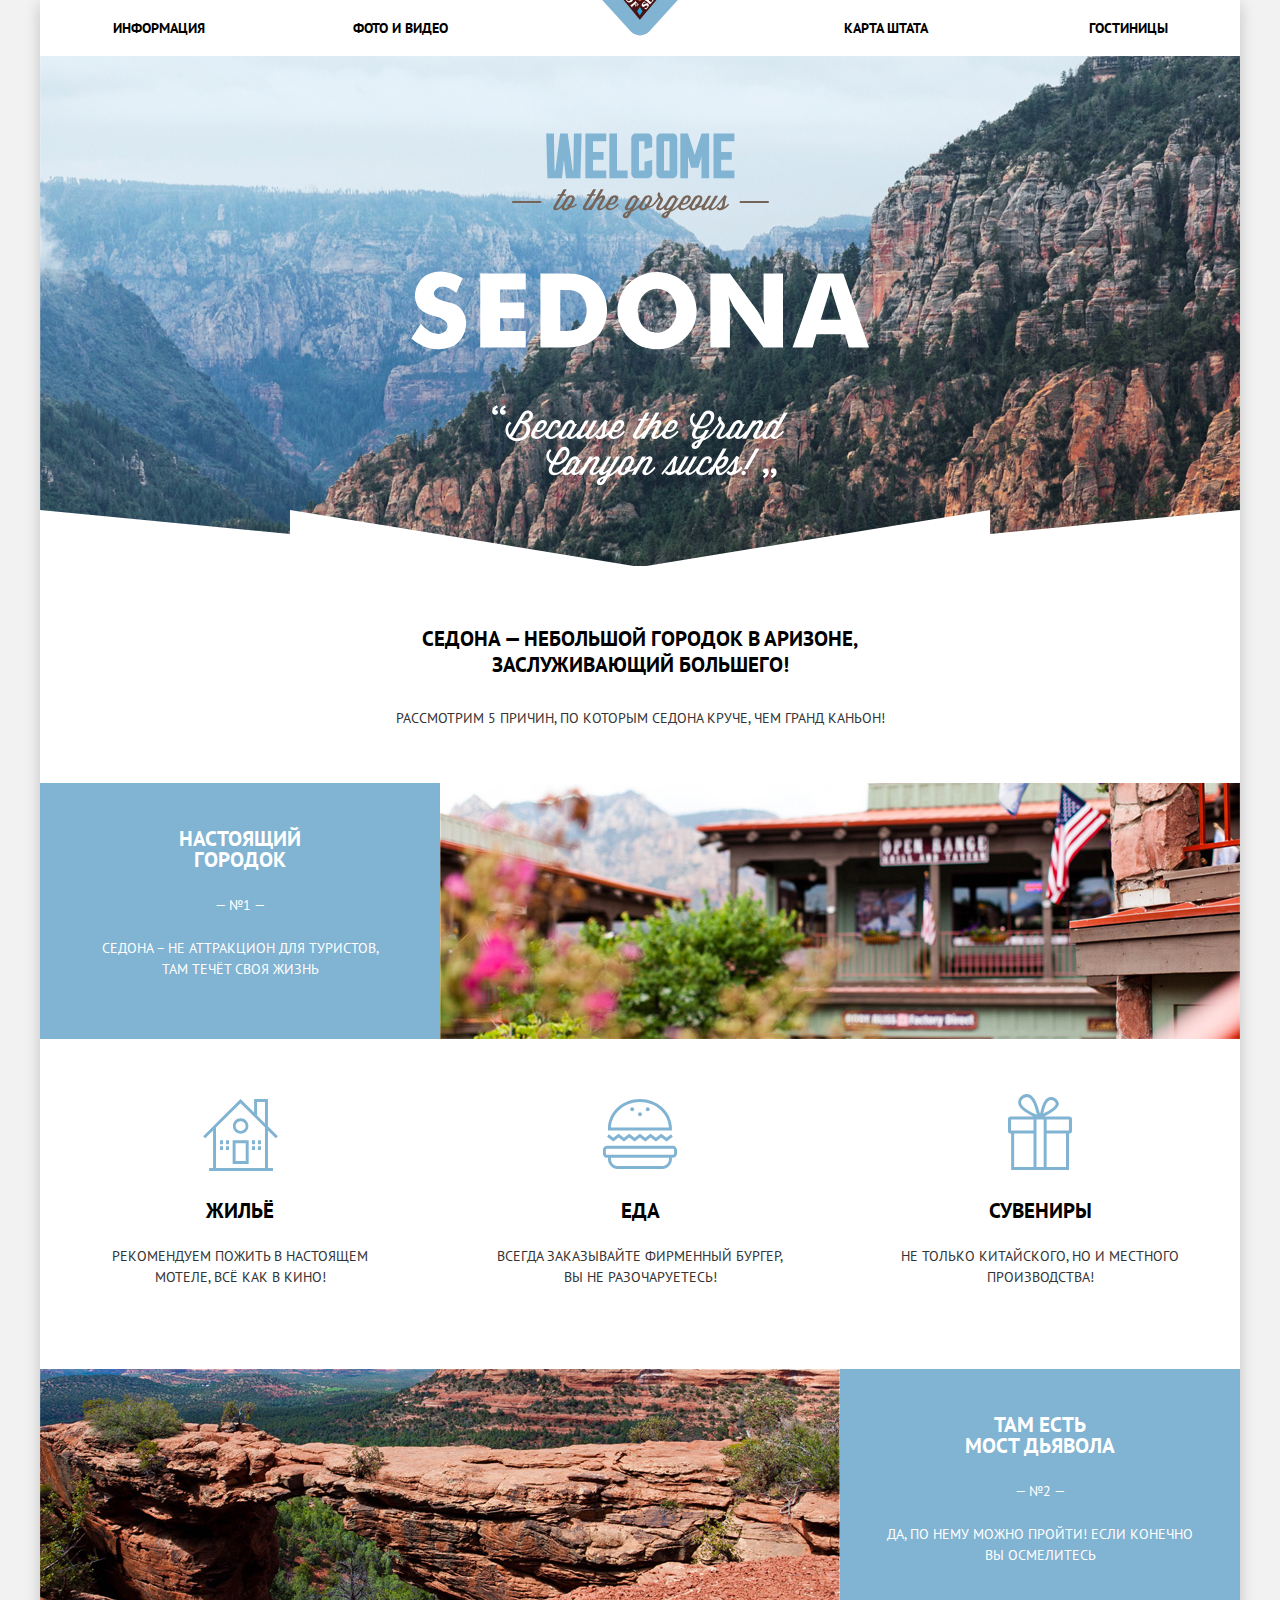
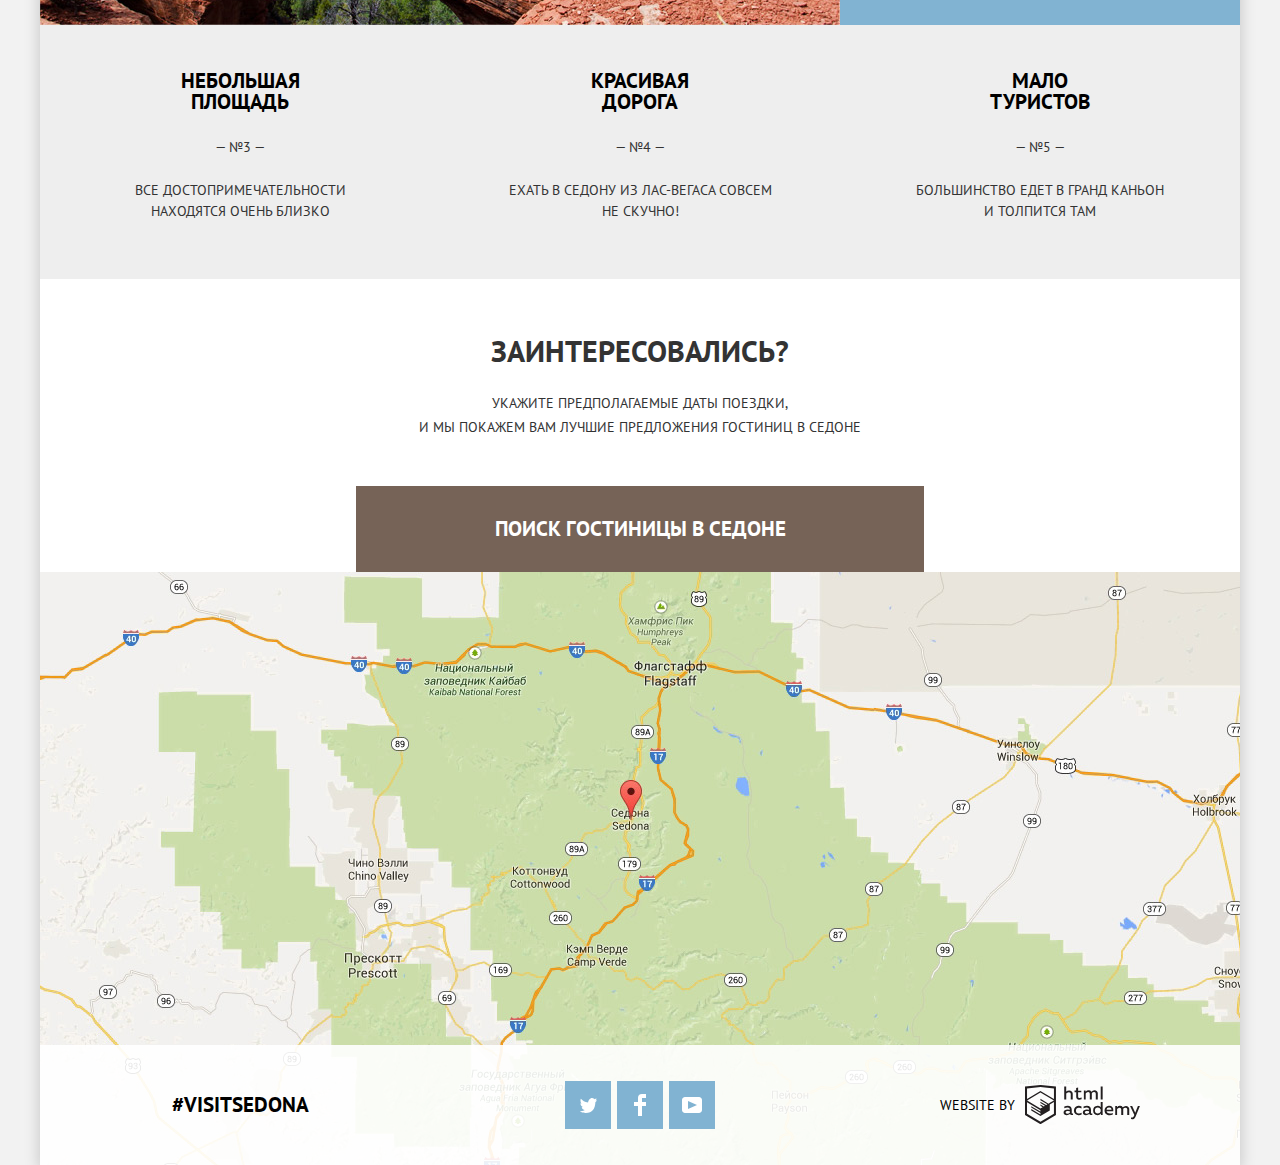
==== commit f34736e4: "Третья отправка на проверку" ====
--- a/index.html
+++ b/index.html
@@ -12,7 +12,7 @@
 			<header class="main-header">
 				<nav class="main-navigation">
 					<a class="main-header-logo">
-						<img src="img/logo.svg" width="140" height="72" alt="Логотип "City of Sedona">
+						<img src="img/logo.svg" width="140" height="72" alt="Логотип City of Sedona">
 					</a>
 					<ul class="site-navigation">
 						<li><a href="#">Информация</a></li>
@@ -87,9 +87,9 @@
 				</section>
 				<section class="booking">
 					<h2>Заинтересовались?</h2>
-					<p class="summary">Укажите предполагаемые даты поездки,<br>и мы покажем вам лучшие предложения гостиниц в Cедоне</p>
+					<p>Укажите предполагаемые даты поездки,<br>и мы покажем вам лучшие предложения гостиниц в Cедоне</p>
 					<div>
-						<a class="modal-open-button" href="#">Поиск гостиницы в Седоне</a>
+						<button class="modal-open-button" type="button">Поиск гостиницы в Седоне</button>
 					</div>
 				</section>
 				<section class="modal-search">
--- a/css/style.min.css
+++ b/css/style.min.css
@@ -1 +1 @@
-body {margin: 0;padding: 0;position: relative;font-family: "PT Sans", Arial, sans-serif;font-size: 14px;line-height: 26px;font-weight: 700;color: #000000;text-transform: uppercase;background-color: #f2f2f2;}a {text-decoration: none;}.no-js .modal-search {display: block;}.visually-hidden, input[type="checkbox"].visually-hidden {position: absolute;width: 1px;height: 1px;margin: -1px;border: 0;padding: 0;white-space: nowrap;-webkit-clip-path: inset(100%);clip-path: inset(100%);clip: rect(0 0 0 0);overflow: hidden;}.page-wrapper {width: 1200px;margin: 0 auto;background-color: #ffffff;-webkit-box-shadow: 0 5px 15px rgba(0,1,1,.2);box-shadow: 0 5px 15px rgba(0,1,1,.2);}.page-wrapper main {position: relative;text-align: center;}.main-header {background-color: #ffffff;min-height: 55px;}.main-navigation {position: relative;color: #000000;}.main-header-logo {display: block;-ms-flex-item-align: center;-ms-grid-row-align: center;align-self: center;position: absolute;left: 50%;-webkit-transform: translateX(-50%);-ms-transform: translateX(-50%);transform: translateX(-50%);z-index: 1;width: 140px;height: 72px;}.site-navigation {display: -webkit-box;display: -ms-flexbox;display: flex;-webkit-box-align: center;-ms-flex-align: center;align-items: center;width: 1055px;margin: 0 auto;padding: 15px 0;list-style: none;}.site-navigation li {width: 240px;}.site-navigation li:nth-child(2) {margin-right: auto;}.site-navigation li:nth-child(3), .site-navigation li:nth-child(4) {text-align: right;}.site-navigation a {color: #000000;}.site-navigation a:hover {color: #81b3d2;}.site-navigation a:focus, .site-navigation a:active {color: #bdbbbc;}.site-navigation-current a {color: #766357;}.welcome {display: -webkit-box;display: -ms-flexbox;display: flex;-webkit-box-pack: center;-ms-flex-pack: center;justify-content: center;position: relative;min-height: 510px;-webkit-box-sizing: border-box;box-sizing: border-box;padding-top: 77px;margin-bottom: 60px;background-color: #9faab6;background-image: url("../img/intro-bg.jpg");background-position: center 21%;background-repeat: no-repeat;}.welcome img {display: block;width: 459px;height: 353px;}.welcome::before {content: "";position: absolute;left: 0;bottom: -2.5px;width: 100%;height: 59px;background-image: url("../img/intro-mask.svg");background-position: center bottom;background-repeat: no-repeat;}.intro {width: 440px;margin: 0 auto;margin-bottom: 27px;text-align: center;font-size: 21px;line-height: 26px;color: #000000;}.summary {margin: 0 0 52px;font-weight: normal;color: #333333;}.features {margin: 45px 0 52px;}.features-list {display: -webkit-box;display: -ms-flexbox;display: flex;-ms-flex-wrap: wrap;flex-wrap: wrap;list-style: none;margin: 0;padding: 0;}.features-list h3 {width: 155px;margin: 0 auto;margin-bottom: 22px;font-size: 21px;line-height: 21px;}.features-item {-webkit-box-flex: 1;-ms-flex-positive: 1;flex-grow: 1;}.features-item:nth-child(1) {display: -webkit-box;display: -ms-flexbox;display: flex;-ms-flex-wrap: wrap;flex-wrap: wrap;}.features-item p, .features-item span {font-size: 14px;line-height: 21px;}.features-item p {margin: 0;margin-top: 20px;}.features-description {padding: 45px 50px;-webkit-box-sizing: border-box;box-sizing: border-box;}.features-number {font-weight: normal;}.features-image {width: 800px;background-color: #81b3d2;}.features-image img {display: block;width: 800px;}.features-item:nth-child(2) {display: -webkit-box;display: -ms-flexbox;display: flex;}.features-item:nth-child(2) .features-description {-webkit-box-ordinal-group: 2;-ms-flex-order: 1;order: 1;padding: 45px;}.features-item:nth-child(4) {padding: 45px 65px;}.features-sublist{display: -webkit-box;display: -ms-flexbox;display: flex;list-style: none;-webkit-box-pack: center;-ms-flex-pack: center;justify-content: center;padding: 0;color: #000000;background-color: #ffffff;}.features-sublist-item {width: 400px;min-height: 330px;-webkit-box-sizing: border-box;box-sizing: border-box;position: relative;padding: 161px 55px 65px;}.features-sublist-item:nth-child(1)::before {content: "";width: 75px;height: 72px;position: absolute;top: 60px;left: 0;right: 0;margin: 0 auto;background-image: url("../img/house-symbol.svg");background-repeat: no-repeat;}.features-sublist-item:nth-child(2)::before {content: "";width: 74px;height: 70px;position: absolute;top: 60px;left: 0;right: 0;margin: 0 auto;background-image: url("../img/burger-symbol.svg");background-repeat: no-repeat;}.features-sublist-item:last-child::before {content: "";width: 64px;height: 76px;position: absolute;top: 55px;left: 0;right: 0;margin: 0 auto;background-image: url("../img/gift-symbol.svg");background-repeat: no-repeat;}.features-sublist-item h3, .features-sublist-item p {margin: 0 auto;}.features-sublist-item h3 {margin-bottom: 25px;}.blue-background {width: 400px;color: #ffffff;background-color: #81b3d2;}.blue-background p {color: #ffffff;}.grey-background {width: 400px;min-height: 254px;-webkit-box-sizing: border-box;box-sizing: border-box;padding: 45px 75px;color: #000000;background-color: #eeeeee;}.search-hotel h2 {margin: 0;margin-bottom: 25px;font-size: 30px;line-height: 36px;color: #000000;}.search-hotel p {margin: 0 20px;margin-bottom: 46px;line-height: 24px;}.modal-open-button {display: inline-block;width: 570px;-webkit-box-sizing: border-box;box-sizing: border-box;position: relative;z-index: 3;padding: 30px 25px;vertical-align: center;text-align: center;font-size: 21px;line-height: 26px;font-weight: 700;color: #ffffff;text-transform: uppercase;background-color: #766357;border: none;}.modal-open-button:hover {background-color: #604e43;}.modal-open-button:focus, .modal-open-button:active {background-color: #503e33;color: rgba(255, 255, 255, 0.3);}@-webkit-keyframes slide {0% {-webkit-transform: translateY(-88px);transform: translateY(-88px);}20% {-webkit-transform: translateY(-78px);transform: translateY(-78px);}30% {-webkit-transform: translateY(-68px);transform: translateY(-68px);}40% {-webkit-transform: translateY(-58px);transform: translateY(-58px);}50% {-webkit-transform: translateY(-48px);transform: translateY(-48px);}60% {-webkit-transform: translateY(-38px);transform: translateY(-38px);}70% {-webkit-transform: translateY(-28px);transform: translateY(-28px);}80% {-webkit-transform: translateY(-18px);transform: translateY(-18px);}90% {-webkit-transform: translateY(-8px);transform: translateY(-8px);}100% {-webkit-transform: translateY(0px);transform: translateY(0px);}}@keyframes slide {0% {-webkit-transform: translateY(-88px);transform: translateY(-88px);}20% {-webkit-transform: translateY(-78px);transform: translateY(-78px);}30% {-webkit-transform: translateY(-68px);transform: translateY(-68px);}40% {-webkit-transform: translateY(-58px);transform: translateY(-58px);}50% {-webkit-transform: translateY(-48px);transform: translateY(-48px);}60% {-webkit-transform: translateY(-38px);transform: translateY(-38px);}70% {-webkit-transform: translateY(-28px);transform: translateY(-28px);}80% {-webkit-transform: translateY(-18px);transform: translateY(-18px);}90% {-webkit-transform: translateY(-8px);transform: translateY(-8px);}100% {-webkit-transform: translateY(0px);transform: translateY(0px);}}@-webkit-keyframes shake {0%, 100% {-webkit-transform: translateX(0);transform: translateX(0);}10%, 30%, 50%, 70%, 90% {-webkit-transform: translateX(-10px);transform: translateX(-10px);}20%, 40%, 60%, 80% {-webkit-transform: translateX(10px);transform: translateX(10px);}}@keyframes shake {0%, 100% {-webkit-transform: translateX(0);transform: translateX(0);}10%, 30%, 50%, 70%, 90% {-webkit-transform: translateX(-10px);transform: translateX(-10px);}20%, 40%, 60%, 80% {-webkit-transform: translateX(10px);transform: translateX(10px);}}.modal-error {-webkit-animation: shake 0.6s;animation: shake 0.6s;}.modal-search {position: relative;z-index: 2;display: none;}.modal-show {display: block;-webkit-animation: slide 0.3s;animation: slide 0.3s;}.search-hotel-form {position: absolute;left: 0;right: 0;background-color: #ffffff;width: 570px;-webkit-box-sizing: border-box;box-sizing: border-box;margin: 0 auto;padding: 55px;}.search-hotel-form p {margin: 0;}.search-hotel-form .search-hotel-item {display: -webkit-box;display: -ms-flexbox;display: flex;-webkit-box-align: center;-ms-flex-align: center;align-items: center;margin-bottom: 25px;position: relative;text-align: left;}.search-hotel-form input {-webkit-box-sizing: border-box;box-sizing: border-box;height: 40px;font-size: 14px;font-weight: 700;line-height: 26px;text-transform: uppercase;color: #000000;background-color: #f2f2f2;border: 2px solid #f2f2f2;}::-webkit-input-placeholder {color:#000000;text-transform: uppercase;}::-moz-placeholder {color:#000000;text-transform: uppercase;opacity: 1;}:-moz-placeholder {color:#000000;text-transform: uppercase;opacity: 1;}:-ms-input-placeholder {color:#000000;text-transform: uppercase;}.search-hotel-form input:hover {background-color: #ebebeb;border: 2px solid #ebebeb;}.arrival-item input, .departure-item input {width: 350px;padding-left: 13px;margin-left: auto;}.search-hotel-item-btn {position: relative;width: 118px;padding-left: 3px;}.adult-item input, .children-item input {width: 113px;text-align: center;}.search-hotel-form .item-wrapper {display: -webkit-box;display: -ms-flexbox;display: flex;-webkit-box-pack: justify;-ms-flex-pack: justify;justify-content: space-between;padding-top: 5px;}.search-hotel-form input:focus {outline: none;background-color: transparent;border: 2px solid #ebebeb;}.search-hotel-form label {display: inline-block;margin-right: 15px;padding-left: 2px;font-size: 14px;font-weight: 700;line-height: 26px;vertical-align: center;color: #000000;}.adult-item input {margin-right: 50px;}.adult-item label {margin-right: 35px;padding-left: 1px;}.children-item label {margin-right: 25px;padding-left: 50px;}.calendar {position: absolute;top: 0;right: 0;width: 40px;height: 40px;padding: 0;font-size: 0px;background-color: transparent;border: none;outline: none;}.calendar path {opacity: 0.5;}.calendar:hover path {opacity: 1;}.calendar:focus path, .calendar:active path {fill: #81b3d2;}.minus-btn, .plus-btn {position: absolute;top: 0;width: 40px;height: 40px;padding: 0;font-size: 0px;background-color: transparent;border: none;outline: none;cursor: pointer;}.minus-btn {left: 0;}.plus-btn {right: 0;}.minus-btn::after {content: "";position: absolute;top: 50%;right: 14px;width: 12px;height: 3px;background-color: #898989;}.minus-btn:hover::after, .plus-btn:hover::before, .plus-btn:hover::after {background-color: #000000;}.minus-btn:focus::after, .minus-btn:active::after, .plus-btn:focus::before, .plus-btn:focus::after, .plus-btn:active::before, .plus-btn:active::after {background-color: #81b3d2;}.plus-btn::before {content: "";position: absolute;top: 50%;right: 15px;width: 11px;height: 3px;background-color: #898989;}.plus-btn::after {content: "";position: absolute;top: 16px;left: 18px;width: 3px;height: 11px;background-color: #898989;}.modal-search-button {display: inline-block;width: 460px;padding: 17px 20px;margin-top: 25px;font-size: 21px;line-height: 26px;font-weight: 700;color: #ffffff;vertical-align: center;text-align: center;text-transform: uppercase;background-color: #81b3d2;border: none;}.modal-search-button:hover {background-color: #669ec0;}.modal-search-button:focus, .modal-search-button:active {color: rgba(255, 255, 255, 0.3);background-color: #5496bd;}.map {position: relative;}.map iframe {display: block;height: 588px;position: relative;z-index: 1;border: 0;}.map img {position: absolute;top: 0;left: 0;display: block;width: 100%;height: 593px;}.hotel-filters {padding: 10px 72px;font-size: 14px;line-height: 21px;font-weight: normal;text-align: left;color: #ffffff;background-color: #4e555c;background-image: url("../img/filter-background.jpg");background-position: center 25%;background-repeat: no-repeat;}.filter {display: -webkit-box;display: -ms-flexbox;display: flex;}.hotel-filters fieldset {border: none;padding: 0;}.hotel-filters legend {font-size: 16px;line-height: 21px;font-weight: 700;color: #ffffff;}.hotel-filters ul {margin: 0;padding: 0;list-style: none;}.infrastructure .filter-option {margin-bottom: 24px;padding-left: 38px;}.type .filter-option {margin-bottom: 24px;padding-left: 45px;}.filter-option label {position: relative;display: block;cursor: pointer;}.filter-input-checkbox + label::before {content: "";position: absolute;width: 26px;height: 26px;top: 0;left: -40px;background-image: url("../img/checkbox-off.svg");background-repeat: no-repeat;}.filter-input-checkbox:checked + label::before {background-image: url("../img/checkbox-on.svg");background-repeat: no-repeat;}.infrastructure legend, .type legend {margin-bottom: 24px;padding-top: 17px;padding-left: 1px;}.infrastructure {margin-right: 110px;}fieldset.type {margin-right: auto;}.filter-input:hover + label, .filter-input:focus + label {color: #ffffff;}.filter-input:focus + label {outline: 1px solid #81b3d2;}.filter-input:disabled + label {color: #ffffff;opacity: 0.6;}.filter-input:disabled + label::before {opacity: 0.6;}.cost {width: 319px;text-align: left;}.cost legend {padding-top: 17px;margin-bottom: 9px;}.cost-range {position: relative;height: 36px;margin-bottom: 20px;font-size: 0;border: 2px solid #ffffff;border-radius: 2px;}.cost-range::after {content: "";position: absolute;width: 2px;height: 22px;background-color: #ffffff;top: 50%;left: 50%;-webkit-transform: translate(-50%, -50%);-ms-transform: translate(-50%, -50%);transform: translate(-50%, -50%);}.cost-range label {display: inline-block;font-size: 14px;line-height: 38px;vertical-align: top;cursor: pointer;}.cost-range .min-price {width: 90px;padding-left: 65px;}.cost-range .max-price {width: 90px;padding-left: 58px;}.cost-range input {width: 50px;height: 33px;margin: 0;color: #ffffff;font-size: 14px;line-height: 38px;background: none;border: none;}.range-controls {position: relative;margin-bottom: 31px;}.range-controls .range-scale {height: 2px;background-color: rgba(255, 255, 255, 0.3);}.range-controls .bar {width: 80%;height: 2px;background-color: #ffffff;}.range-toggle {position: absolute;top: -9px;width: 4px;height: 4px;background-color: #ababab;border: 8px solid #ffffff;border-radius: 50%;-webkit-box-shadow: 0 2px 1px 0 rgba(0, 1, 1, 0.2);box-shadow: 0 2px 1px 0 rgba(0, 1, 1, 0.2);cursor: pointer;}.range-toggle:hover {width: 5px;height: 5px;border: 9px solid #ffffff;}.range-toggle-min {left: 0;}.range-toggle-max {left: 80%;}.filter-button {display: block;margin: 0 auto;padding: 6px 34px;font-size: 14px;line-height: 21px;font-weight: normal;color: #ffffff;text-transform: uppercase;text-align: center;background-color: transparent;border: 2px solid #ffffff;border-radius: 2px;cursor: pointer;}.filter-button:hover, .filter-button:focus, .filter-button:active {color: #000000;background-color: #ffffff;}.sorting-filters {display: -webkit-box;display: -ms-flexbox;display: flex;-webkit-box-pack: justify;-ms-flex-pack: justify;justify-content: space-between;-webkit-box-align: flex-end;-ms-flex-align: flex-end;align-items: flex-end;padding: 30px 72px;font-size: 12px;line-height: 18px;}.sorting-filters p {margin: 0;font-size: 21px;line-height: 26px;color: #000000;}.sorting-filters .wrapper {width: 118px;margin-right: 40px;}.sorting {display: -webkit-box;display: -ms-flexbox;display: flex;-webkit-box-align: center;-ms-flex-align: center;align-items: center;-webkit-box-flex: 1;-ms-flex-positive: 1;flex-grow: 1;padding-top: 5px;}.sorting-title {margin: 0;font-size: 12px;line-height: 18px;color: #000000;padding-left: 5px;}.sorting-list {display: -webkit-box;display: -ms-flexbox;display: flex;justify-content: flex-start;flex-wrap: wrap;list-style: none;margin: 0;margin-right: auto;padding-left: 30px;}.sorting-item {width: 77px;margin-right: 3px;}.sorting-item:nth-child(2) {margin-right: 18px;}.sorting-item a {font-size: 12px;line-height: 18px;font-weight: 400;color: #766357;border-bottom: 1px dotted #766357;}.sorting-item a:hover {color: #81b3d2;border-bottom: 1px dotted #81b3d2;}.sorting-item a:focus, .sorting-item a:active {color: #000000;border-bottom: none;}.sorting-item-active a {color: #81b3d2;border-bottom: none;}.sorting-arrows {display: -webkit-box;display: -ms-flexbox;display: flex;width: 35px;list-style: none;font-size: 0;margin: 0;padding-top: 5px;}.sorting-arrow-up {margin-right: auto;}.sorting-arrow-up path, .sorting-arrow-down path {fill: #cacaca;}.sorting-arrow-down-active path {fill: #81b3d2;}.sorting-arrow-up:hover path, .sorting-arrow-down:hover path {fill: #000000;}.sorting-arrow-up:focus path, .sorting-arrow-up:active path, .sorting-arrow-down:focus path, .sorting-arrow-down:active path {fill: #81b3d2;}.catalog-list {margin: 0;padding: 0;list-style: none;}.catalog-item {display: -webkit-box;display: -ms-flexbox;display: flex;-webkit-box-align: start;-ms-flex-align: start;align-items: flex-start;width: 100%;-webkit-box-sizing: border-box;box-sizing: border-box;padding: 23px 72px 30px;text-align: left;border-top: 1px solid #f2f2f2;}.catalog-item:last-child {border-bottom: 1px solid #f2f2f2;}.catalog-item h3 {font-size: 21px;line-height: 26px;color: #000000;margin: 0;}.catalog-item-image {margin-top: 5px;margin-right: 30px;width: 135px;height: 90px;}.catalog-item-info {max-width: 750px;margin-right: auto;}.catalog-item-info p {margin: 0;margin-bottom: 15px;}.catalog-item a {color: #000000;}.catalog-item a:hover {color: #81b3d2;}.catalog-item a:focus, .catalog-item a:active {color: #bdbbbc;}.catalog-item-info .column {display: -webkit-box;display: -ms-flexbox;display: flex;}.catalog-item-info .column div:last-child {margin-left: 7px;}.catalog-item-price {width: 265px;padding-top: 5px;}.catalog-item-price .button, .catalog-item-price .button-order {display: inline-block;padding: 2px 16px;font-size: 14px;line-height: 21px;font-weight: 700;color: #ffffff;vertical-align: center;text-align: center;text-transform: uppercase;border: none;}.catalog-item-price .button {background-color: #81b3d2;}.catalog-item-price .button:hover {color: #ffffff;background-color: #669ec0;}.catalog-item-price .button:focus, .catalog-item-price .button:active {color: rgba(255, 255, 255, 0.3);background-color: #5496bd;}.catalog-item-price .button-order {background-color: #766357;}.catalog-item-price .button-order:hover {color: #ffffff;background-color: #604e43;}.catalog-item-price .button-order:focus, .catalog-item-price .button-order:active {color: rgba(255, 255, 255, 0.3);background-color: #503e33;}.catalog-item .summary {margin: 0;padding-top: 4px;}.catalog-item-rate {width: 113px;padding-top: 1px;text-align: right;}.stars {display: -webkit-box;display: -ms-flexbox;display: flex;-webkit-box-pack: end;-ms-flex-pack: end;justify-content: flex-end;font-size: 0;}.stars span {display: block;width: 18px;height: 17px;margin-top: 3px;margin-right: 4px;background-image: url("../img/star-rate.svg");background-repeat: no-repeat;}.catalog-item .rate {margin-top: 40px;padding: 5px 15px;font-size: 14px;line-height: 21px;font-weight: normal;color: #666666;background-color: #f2f2f2;}footer {display: -webkit-box;display: -ms-flexbox;display: flex;-webkit-box-align: center;-ms-flex-align: center;align-items: center;-webkit-box-pack: center;-ms-flex-pack: center;justify-content: center;position: absolute;bottom: 0;z-index: 1;padding: 33px 0;color: #000000;background-color: rgba(255, 255, 255, 0.9);}.inner-footer {position: static;}.footer-hashtag {font-size: 21px;line-height: 26px;width: 400px;text-align: center;}.footer-social {width: 400px;text-align: center;}.social-button {display: -webkit-box;display: -ms-flexbox;display: flex;-webkit-box-pack: center;-ms-flex-pack: center;justify-content: center;-webkit-box-align: center;-ms-flex-align: center;align-items: center;width: 45px;height: 48px;margin-left: 3px;margin-right: 3px;background-color: #81b3d2;}.social-button:hover {background-color: #669ec0;}.social-button:active path, .social-button:focus path {fill: rgba(255, 255, 255, 0.3);}.footer-social ul {display: -webkit-box;display: -ms-flexbox;display: flex;-webkit-box-pack: justify;-ms-flex-pack: justify;justify-content: center;list-style: none;margin: 0 auto;padding: 0;}.footer-copyright {display: -webkit-box;display: -ms-flexbox;display: flex;-webkit-box-pack: center;-ms-flex-pack: center;justify-content: center;-webkit-box-align: center;-ms-flex-align: center;align-items: center;width: 400px;margin: 0 auto;padding: 0;text-align: center;}.footer-copyright b {display: block;margin-right: 10px;font-size: 14px;line-height: 26px;font-weight: normal;color: #000000;}.footer-copyright a {display: block;width: 115px;height: 40px;}.footer-social svg, .footer-copyright svg {pointer-events: none;}.copyright-button:hover path {fill: #81b3d2;}.copyright-button:focus path, .copyright-button a:active path {fill: #bdbbbc;}+body {margin: 0;padding: 0;position: relative;font-family: "PT Sans", Arial, sans-serif;font-size: 14px;line-height: 26px;font-weight: 700;color: #000000;text-transform: uppercase;background-color: #f2f2f2;}a {text-decoration: none;}.no-js .modal-search {display: block;}.visually-hidden,input[type="checkbox"].visually-hidden {position: absolute;width: 1px;height: 1px;margin: -1px;border: 0;padding: 0;white-space: nowrap;-webkit-clip-path: inset(100%);clip-path: inset(100%);clip: rect(0 0 0 0);overflow: hidden;}.page-wrapper {width: 1200px;margin: 0 auto;background-color: #ffffff;-webkit-box-shadow: 0 5px 15px rgba(0,1,1,.2);box-shadow: 0 5px 15px rgba(0,1,1,.2);}.page-wrapper main {position: relative;text-align: center;}.main-header {background-color: #ffffff;min-height: 55px;}.main-navigation {position: relative;color: #000000;}.main-header-logo {display: block;-ms-flex-item-align: center;-ms-grid-row-align: center;align-self: center;position: absolute;left: 50%;-webkit-transform: translateX(-50%);-ms-transform: translateX(-50%);transform: translateX(-50%);z-index: 1;width: 140px;height: 72px;}.site-navigation {display: -webkit-box;display: -ms-flexbox;display: flex;-webkit-box-align: center;-ms-flex-align: center;align-items: center;flex-wrap: wrap;width: 1055px;margin: 0 auto;padding: 15px 0;list-style: none;}.site-navigation li {width: 240px;}.site-navigation li:nth-child(2) {margin-right: auto;}.site-navigation li:nth-child(3),.site-navigation li:nth-child(4) {text-align: right;}.site-navigation a {color: #000000;}.site-navigation a:hover {color: #81b3d2;}.site-navigation a:focus,.site-navigation a:active {color: #bdbbbc;}.site-navigation-current a {color: #766357;}.welcome {display: -webkit-box;display: -ms-flexbox;display: flex;-webkit-box-pack: center;-ms-flex-pack: center;justify-content: center;position: relative;min-height: 510px;-webkit-box-sizing: border-box;box-sizing: border-box;padding-top: 77px;margin-bottom: 60px;background-color: #9faab6;background-image: url("../img/intro-bg.jpg");background-position: center 21%;background-repeat: no-repeat;}.welcome img {display: block;width: 459px;height: 353px;}.welcome::before {content: "";position: absolute;left: 0;bottom: -2.5px;width: 100%;height: 59px;background-image: url("../img/intro-mask.svg");background-position: center bottom;background-repeat: no-repeat;}.intro {width: 440px;margin: 0 auto;margin-bottom: 27px;text-align: center;font-size: 21px;line-height: 26px;color: #000000;}.summary {margin: 0 0 52px;font-weight: normal;color: #333333;}.features {margin: 45px 0 54px;}.features-list {display: -webkit-box;display: -ms-flexbox;display: flex;-ms-flex-wrap: wrap;flex-wrap: wrap;list-style: none;margin: 0;padding: 0;}.features-list h3 {width: 155px;margin: 0 auto;margin-bottom: 22px;font-size: 21px;line-height: 21px;}.features-item {-webkit-box-flex: 1;-ms-flex-positive: 1;flex-grow: 1;}.features-item:nth-child(1) {display: -webkit-box;display: -ms-flexbox;display: flex;-ms-flex-wrap: wrap;flex-wrap: wrap;}.features-item p,.features-item span {font-size: 14px;line-height: 21px;}.features-item p {margin: 0;margin-top: 20px;}.features-description {padding: 45px 50px;-webkit-box-sizing: border-box;box-sizing: border-box;}.features-number {font-weight: normal;color: #333333;}.blue-background .features-number {color: #ffffff;}.features-image {width: 800px;background-color: #81b3d2;}.features-image img {display: block;width: 800px;}.features-item:nth-child(2) {display: -webkit-box;display: -ms-flexbox;display: flex;}.features-item:nth-child(2) .features-description {-webkit-box-ordinal-group: 2;-ms-flex-order: 1;order: 1;padding: 45px;}.features-item:nth-child(4) {padding: 45px 65px;}.features-sublist{display: -webkit-box;display: -ms-flexbox;display: flex;list-style: none;-webkit-box-pack: center;-ms-flex-pack: center;justify-content: center;padding: 0;color: #000000;background-color: #ffffff;}.features-sublist-item {width: 400px;min-height: 330px;-webkit-box-sizing: border-box;box-sizing: border-box;position: relative;padding: 161px 55px 65px;}.features-sublist-item:nth-child(1)::before {content: "";width: 75px;height: 72px;position: absolute;top: 60px;left: 0;right: 0;margin: 0 auto;background-image: url("../img/house-symbol.svg");background-repeat: no-repeat;}.features-sublist-item:nth-child(2)::before {content: "";width: 74px;height: 70px;position: absolute;top: 60px;left: 0;right: 0;margin: 0 auto;background-image: url("../img/burger-symbol.svg");background-repeat: no-repeat;}.features-sublist-item:last-child::before {content: "";width: 64px;height: 76px;position: absolute;top: 55px;left: 0;right: 0;margin: 0 auto;background-image: url("../img/gift-symbol.svg");background-repeat: no-repeat;}.features-sublist-item h3,.features-sublist-item p {margin: 0 auto;}.features-sublist-item h3 {margin-bottom: 25px;}.blue-background {width: 400px;color: #ffffff;background-color: #81b3d2;}.blue-background p {color: #ffffff;}.grey-background {width: 400px;min-height: 254px;-webkit-box-sizing: border-box;box-sizing: border-box;padding: 45px 75px;color: #000000;background-color: #eeeeee;}.booking h2 {font-size: 30px;line-height: 36px;margin: 0 0 22px;font-weight: bold;color: #333333;}.booking p {margin: 0 20px;margin-bottom: 46px;line-height: 24px;margin: 0 0 47px;font-weight: normal;color: #333333;}.modal-open-button {display: inline-block;width: 568px;-webkit-box-sizing: border-box;box-sizing: border-box;position: relative;z-index: 3;padding: 30px 25px;vertical-align: center;text-align: center;font-size: 21px;line-height: 26px;font-weight: 700;color: #ffffff;text-transform: uppercase;background-color: #766357;border: none;}.modal-open-button:hover {background-color: #604e43;}.modal-open-button:focus,.modal-open-button:active {background-color: #503e33;color: rgba(255, 255, 255, 0.3);}@-webkit-keyframes slide {0% {-webkit-transform: translateY(-88px);transform: translateY(-88px);}20% {-webkit-transform: translateY(-78px);transform: translateY(-78px);}30% {-webkit-transform: translateY(-68px);transform: translateY(-68px);}40% {-webkit-transform: translateY(-58px);transform: translateY(-58px);}50% {-webkit-transform: translateY(-48px);transform: translateY(-48px);}60% {-webkit-transform: translateY(-38px);transform: translateY(-38px);}70% {-webkit-transform: translateY(-28px);transform: translateY(-28px);}80% {-webkit-transform: translateY(-18px);transform: translateY(-18px);}90% {-webkit-transform: translateY(-8px);transform: translateY(-8px);}100% {-webkit-transform: translateY(0px);transform: translateY(0px);}}@keyframes slide {0% {-webkit-transform: translateY(-88px);transform: translateY(-88px);}20% {-webkit-transform: translateY(-78px);transform: translateY(-78px);}30% {-webkit-transform: translateY(-68px);transform: translateY(-68px);}40% {-webkit-transform: translateY(-58px);transform: translateY(-58px);}50% {-webkit-transform: translateY(-48px);transform: translateY(-48px);}60% {-webkit-transform: translateY(-38px);transform: translateY(-38px);}70% {-webkit-transform: translateY(-28px);transform: translateY(-28px);}80% {-webkit-transform: translateY(-18px);transform: translateY(-18px);}90% {-webkit-transform: translateY(-8px);transform: translateY(-8px);}100% {-webkit-transform: translateY(0px);transform: translateY(0px);}}@-webkit-keyframes shake {0%,100% {-webkit-transform: translateX(0);transform: translateX(0);}10%,30%,50%,70%,90% {-webkit-transform: translateX(-10px);transform: translateX(-10px);}20%,40%,60%,80% {-webkit-transform: translateX(10px);transform: translateX(10px);}}@keyframes shake {0%,100% {-webkit-transform: translateX(0);transform: translateX(0);}10%,30%,50%,70%,90% {-webkit-transform: translateX(-10px);transform: translateX(-10px);}20%,40%,60%,80% {-webkit-transform: translateX(10px);transform: translateX(10px);}}.modal-error {-webkit-animation: shake 0.6s;animation: shake 0.6s;}.modal-search {position: relative;z-index: 2;display: none;}.modal-show {display: block;-webkit-animation: slide 0.3s;animation: slide 0.3s;}.search-hotel-form {position: absolute;left: 0;right: 0;background-color: #ffffff;width: 568px;-webkit-box-sizing: border-box;box-sizing: border-box;margin: 0 auto;padding: 55px;}.search-hotel-form p {margin: 0;}.search-hotel-form .search-hotel-item {display: -webkit-box;display: -ms-flexbox;display: flex;-webkit-box-align: center;-ms-flex-align: center;align-items: center;margin-bottom: 25px;position: relative;text-align: left;}.search-hotel-form input {-webkit-box-sizing: border-box;box-sizing: border-box;height: 40px;font-size: 14px;font-weight: 700;line-height: 26px;text-transform: uppercase;color: #000000;background-color: #f2f2f2;border: 2px solid #f2f2f2;}::-webkit-input-placeholder {color:#000000;text-transform: uppercase;}::-moz-placeholder {color:#000000;text-transform: uppercase;opacity: 1;}/* Firefox 19+ */:-moz-placeholder {color:#000000;text-transform: uppercase;opacity: 1;}/* Firefox 18- */:-ms-input-placeholder {color:#000000;text-transform: uppercase;}.search-hotel-form input:hover {background-color: #ebebeb;border: 2px solid #ebebeb;}.arrival-item input,.departure-item input {width: 346px;padding-left: 11px;margin-left: auto;}.search-hotel-item-btn {position: relative;width: 114px;}.adult-item input,.children-item input {width: 113px;text-align: center;}.search-hotel-form .item-wrapper {display: -webkit-box;display: -ms-flexbox;display: flex;-webkit-box-pack: justify;-ms-flex-pack: justify;justify-content: space-between;flex-wrap: wrap;padding-top: 5px;}.search-hotel-form input:focus {outline: none;background-color: transparent;border: 2px solid #ebebeb;}.search-hotel-form label {display: inline-block;margin-right: 15px;padding-left: 2px;font-size: 14px;font-weight: 700;line-height: 26px;vertical-align: center;color: #000000;}.adult-item input {margin-right: 50px;}.adult-item label {margin-right: 38px;}.children-item label {margin-right: 25px;padding-left: 50px;}.calendar {position: absolute;top: 0;right: 0;width: 40px;height: 40px;padding: 0;font-size: 0px;background-color: transparent;border: none;outline: none;}.calendar path {opacity: 0.5;}.calendar:hover path {opacity: 1;}.calendar:focus path,.calendar:active path {fill: #81b3d2;}.minus-btn,.plus-btn {position: absolute;top: 0;width: 40px;height: 40px;padding: 0;font-size: 0px;background-color: transparent;border: none;outline: none;cursor: pointer;}.minus-btn {left: 0;}.plus-btn {right: 0;}.minus-btn::after {content: "";position: absolute;top: 18px;right: 16px;width: 12px;height: 3px;background-color: #898989;}.minus-btn:hover::after,.plus-btn:hover::before,.plus-btn:hover::after {background-color: #000000;}.minus-btn:focus::after,.minus-btn:active::after,.plus-btn:focus::before,.plus-btn:focus::after,.plus-btn:active::before,.plus-btn:active::after {background-color: #81b3d2;}.plus-btn::before {content: "";position: absolute;top: 18px;right: 15px;width: 11px;height: 3px;background-color: #898989;}.plus-btn::after {content: "";position: absolute;top: 14px;left: 18px;width: 3px;height: 11px;background-color: #898989;}.modal-search-button {display: inline-block;width: 458px;padding: 16px 20px;margin-top: 27px;font-size: 21px;line-height: 26px;font-weight: 700;color: #ffffff;vertical-align: center;text-align: center;text-transform: uppercase;background-color: #81b3d2;border: none;}.modal-search-button:hover {background-color: #669ec0;}.modal-search-button:focus,.modal-search-button:active {color: rgba(255, 255, 255, 0.3);background-color: #5496bd;}.map {position: relative;height: 593px;}.map iframe {display: block;height: 588px;position: relative;z-index: 1;border: 0;}.map img {position: absolute;top: 0;left: 0;display: block;width: 100%;height: 593px;}.hotel-filters {padding: 10px 72px 5px;font-size: 14px;line-height: 21px;font-weight: normal;text-align: left;color: #ffffff;background-color: #4e555c;background-image: url("../img/filter-background.jpg");background-position: center 25%;background-repeat: no-repeat;}.filter {display: -webkit-box;display: -ms-flexbox;display: flex;}.hotel-filters fieldset {border: none;padding: 0;}.hotel-filters legend {font-size: 16px;line-height: 21px;font-weight: 700;color: #ffffff;}.hotel-filters ul {margin: 0;padding: 0;list-style: none;}.infrastructure .filter-option {margin-bottom: 24px;padding-left: 40px;}.type .filter-option {margin-bottom: 25px;padding-left: 44px;}.filter-option label {position: relative;display: block;cursor: pointer;}.filter-input-checkbox + label::before {content: "";position: absolute;width: 26px;height: 26px;top: 0;left: -40px;background-image: url("../img/checkbox-off.svg");background-repeat: no-repeat;}.filter-input-checkbox:checked + label::before {background-image: url("../img/checkbox-on.svg");background-repeat: no-repeat;}.infrastructure legend,.type legend {margin-bottom: 26px;padding-top: 17px;padding-left: 1px;}.infrastructure {margin-right: 116px;margin-left: 0;}fieldset.type {margin-right: auto;margin-left: 0;}.filter-input:hover + label,.filter-input:focus + label {color: #ffffff;}.filter-input:focus + label {outline: 1px solid #81b3d2;}.filter-input:disabled + label {color: #6a6a6a;opacity: 0.6;}.filter-input:disabled + label::before {opacity: 0.6;}.cost {width: 319px;text-align: left;}.cost legend {margin-left: 5px;padding-top: 17px;margin-bottom: 11px;}.cost-range {position: relative;height: 32px;margin-bottom: 20px;font-size: 0;border: 2px solid #ffffff;border-radius: 2px;left:4px;}.cost-range::after {content: "";position: absolute;width: 2px;height: 22px;background-color: #ffffff;top: 50%;left: 50%;-webkit-transform: translate(-50%, -50%);-ms-transform: translate(-50%, -50%);transform: translate(-50%, -50%);}.cost-range label {display: inline-block;font-size: 14px;line-height: 32px;vertical-align: top;cursor: pointer;}.cost-range .min-price {width: 90px;padding-left: 65px;line-height: 21px;}.cost-range .max-price {width: 90px;padding-left: 57px;}.cost-range input {width: 50px;height: 33px;margin: 0;color: #ffffff;font-size: 14px;line-height: 38px;background: none;border: none;}.range-controls {position: relative;margin-bottom: 31px;}.range-controls .range-scale {height: 2px;background-color: rgba(255, 255, 255, 0.3);}.range-controls .bar {width: 80%;height: 2px;margin-left: 5px;background-color: #ffffff;}.range-toggle {position: absolute;top: -9px;width: 4px;height: 4px;background-color: #ababab;border: 8px solid #ffffff;border-radius: 50%;-webkit-box-shadow: 0 2px 1px 0 rgba(0, 1, 1, 0.2);box-shadow: 0 2px 1px 0 rgba(0, 1, 1, 0.2);cursor: pointer;}.range-toggle:hover {width: 5px;height: 5px;border: 9px solid #ffffff;}.range-toggle-min {left: 5px;}.range-toggle-max {left: 80%;}.filter-button {display: block;margin: 0 auto;padding: 6px 34px;font-size: 14px;line-height: 21px;font-weight: normal;color: #ffffff;text-transform: uppercase;text-align: center;background-color: transparent;border: 2px solid #ffffff;border-radius: 2px;cursor: pointer;}.filter-button:hover,.filter-button:focus,.filter-button:active {color: #000000;background-color: #ffffff;}.sorting-filters {display: -webkit-box;display: -ms-flexbox;display: flex;-webkit-box-pack: justify;-ms-flex-pack: justify;justify-content: space-between;-webkit-box-align: flex-end;-ms-flex-align: flex-end;align-items: flex-end;padding: 30px 72px;font-size: 12px;line-height: 18px;}.sorting-filters p {margin: 0;font-size: 21px;line-height: 26px;color: #000000;}.sorting-filters .wrapper {width: 118px;margin-right: 40px;}.sorting {display: -webkit-box;display: -ms-flexbox;display: flex;-webkit-box-align: center;-ms-flex-align: center;align-items: center;-webkit-box-flex: 1;-ms-flex-positive: 1;flex-grow: 1;padding-top: 5px;}.sorting-title {margin: 0;font-size: 12px;line-height: 18px;color: #000000;padding-left: 5px;font-weight: normal;}.sorting-list {display: -webkit-box;display: -ms-flexbox;display: flex;justify-content: flex-start;flex-wrap: wrap;list-style: none;margin: 0;margin-right: auto;padding-left: 30px;}.sorting-item {width: 77px;margin-right: 3px;}.sorting-item:nth-child(2) {margin-right: 18px;}.sorting-item a {font-size: 12px;line-height: 18px;font-weight: 400;color: rgba(0, 0, 0, 0.3);border-bottom: 1px dotted #81b3d2;}.sorting-item a:hover {color: #81b3d2;border-bottom: 1px dotted #81b3d2;}.sorting-item a:focus,.sorting-item a:active {color: #000000;border-bottom: none;}.sorting-item-active a {color: #81b3d2;border-bottom: none;}.sorting-arrows {display: -webkit-box;display: -ms-flexbox;display: flex;width: 35px;list-style: none;font-size: 0;margin: 0;padding-top: 5px;}.sorting-arrow-up {margin-right: auto;}.sorting-arrow-up path,.sorting-arrow-down path {fill: #cacaca;}.sorting-arrow-down-active path {fill: #81b3d2;}.sorting-arrow-up:hover path,.sorting-arrow-down:hover path {fill: #000000;}.sorting-arrow-up:focus path,.sorting-arrow-up:active path,.sorting-arrow-down:focus path,.sorting-arrow-down:active path {fill: #81b3d2;}.catalog-list {margin: 0;padding: 0;list-style: none;}.catalog-item {display: -webkit-box;display: -ms-flexbox;display: flex;-webkit-box-align: start;-ms-flex-align: start;align-items: flex-start;width: 100%;-webkit-box-sizing: border-box;box-sizing: border-box;padding: 23px 72px 30px;text-align: left;border-top: 1px solid #f2f2f2;}.catalog-item:last-child {border-bottom: 1px solid #f2f2f2;}.catalog-item h3 {font-size: 21px;line-height: 26px;color: #000000;margin: 0;}.catalog-item-image {margin-top: 5px;margin-right: 30px;width: 135px;height: 90px;}.catalog-item-info {max-width: 750px;margin-right: auto;}.catalog-item-info p {margin: 0;margin-bottom: 11px;}.catalog-item a {color: #000000;}.catalog-item a:hover {color: #81b3d2;}.catalog-item a:focus,.catalog-item a:active {color: #bdbbbc;}.catalog-item-info .column {display: -webkit-box;display: -ms-flexbox;display: flex;}.catalog-item-info .column div:last-child {margin-left: 7px;}.catalog-item-price {width: 265px;padding-top: 5px;}.catalog-item-price .button,.catalog-item-price .button-order {display: inline-block;padding: 3px 17px;font-size: 14px;line-height: 21px;font-weight: 700;color: #ffffff;vertical-align: center;text-align: center;text-transform: uppercase;border: none;}.catalog-item-price .button {background-color: #81b3d2;}.catalog-item-price .button:hover {color: #ffffff;background-color: #669ec0;}.catalog-item-price .button:focus,.catalog-item-price .button:active {color: rgba(255, 255, 255, 0.3);background-color: #5496bd;}.catalog-item-price .button-order {background-color: #766357;}.catalog-item-price .button-order:hover {color: #ffffff;background-color: #604e43;}.catalog-item-price .button-order:focus,.catalog-item-price .button-order:active {color: rgba(255, 255, 255, 0.3);background-color: #503e33;}.catalog-item .summary {margin: 0;padding-top: 4px;}.catalog-item-rate {width: 113px;padding-top: 1px;text-align: right;}.stars {display: -webkit-box;display: -ms-flexbox;display: flex;-webkit-box-pack: end;-ms-flex-pack: end;justify-content: flex-end;font-size: 0;}.stars span {display: block;width: 18px;height: 17px;margin-top: 3px;margin-right: 6px;background-image: url("../img/star-rate.svg");background-repeat: no-repeat;}.stars span:last-of-type {margin-right: 0;}.catalog-item .rate {margin-top: 40px;padding: 4px 12px;font-size: 14px;line-height: 21px;font-weight: normal;color: #666666;background-color: #f2f2f2;}footer {display: -webkit-box;display: -ms-flexbox;display: flex;-webkit-box-align: center;-ms-flex-align: center;align-items: center;-webkit-box-pack: center;-ms-flex-pack: center;justify-content: center;position: absolute;bottom: 0;z-index: 1;padding: 36px 0;color: #000000;background-color: rgba(255, 255, 255, 0.9);}.inner-footer {position: static;}.footer-hashtag {font-size: 21px;line-height: 26px;width: 400px;text-align: center;}.footer-social {width: 400px;text-align: center;}.social-button {display: -webkit-box;display: -ms-flexbox;display: flex;-webkit-box-pack: center;-ms-flex-pack: center;justify-content: center;-webkit-box-align: center;-ms-flex-align: center;align-items: center;width: 46px;height: 48px;margin-left: 3px;margin-right: 3px;background-color: #81b3d2;}.social-button:hover {background-color: #669ec0;}.social-button:active {background-color: #5496bd;}.social-button:active path {fill: rgba(255, 255, 255, 0.3);}.footer-social ul {display: -webkit-box;display: -ms-flexbox;display: flex;-webkit-box-pack: justify;-ms-flex-pack: justify;justify-content: center;list-style: none;margin: 0 auto;padding: 0;}.footer-copyright {display: -webkit-box;display: -ms-flexbox;display: flex;-webkit-box-pack: center;-ms-flex-pack: center;justify-content: center;-webkit-box-align: center;-ms-flex-align: center;align-items: center;width: 400px;margin: 0 auto;padding: 0;text-align: center;}.footer-copyright b {display: block;margin-right: 10px;font-size: 14px;line-height: 26px;font-weight: normal;color: #000000;}.footer-copyright a {display: block;width: 115px;height: 40px;}.footer-social svg,.footer-copyright svg {pointer-events: none;}.copyright-button:hover path {fill: #81b3d2;}.copyright-button:focus path,.copyright-button a:active path {fill: #bdbbbc;}